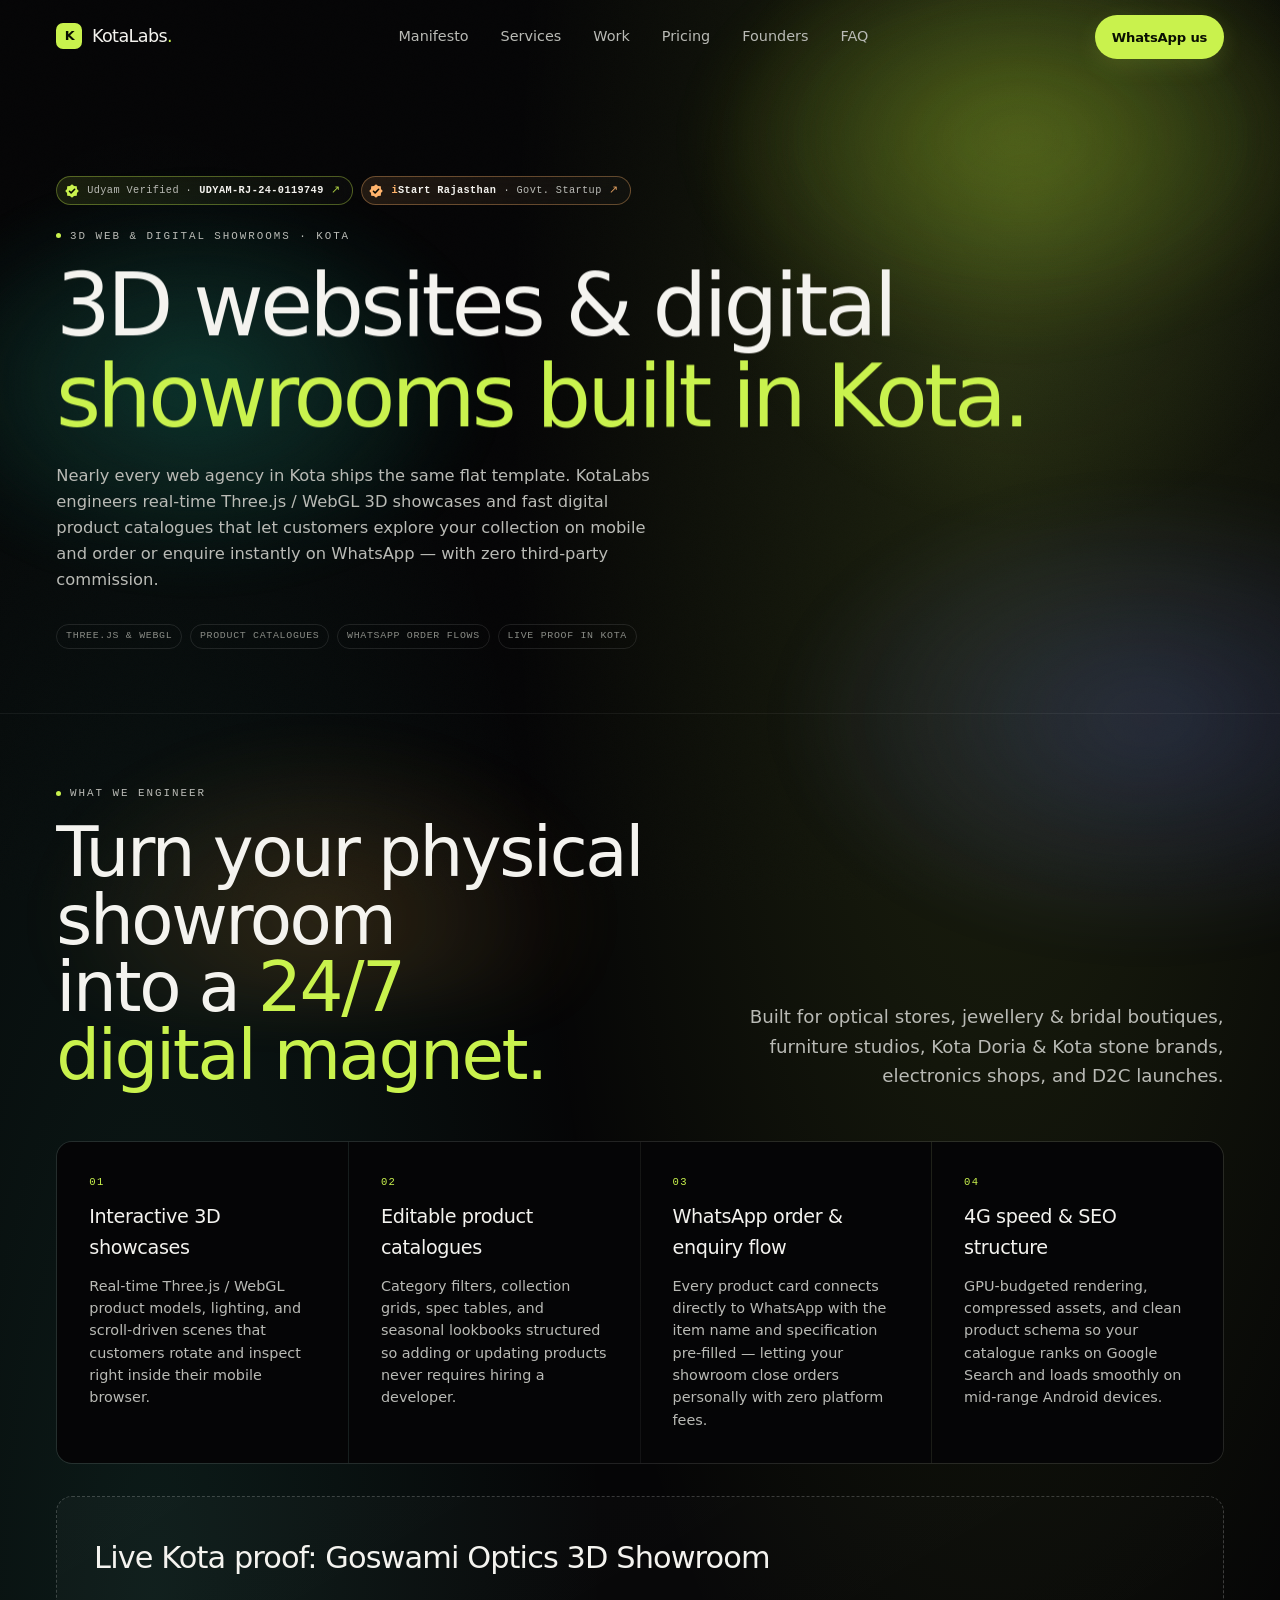
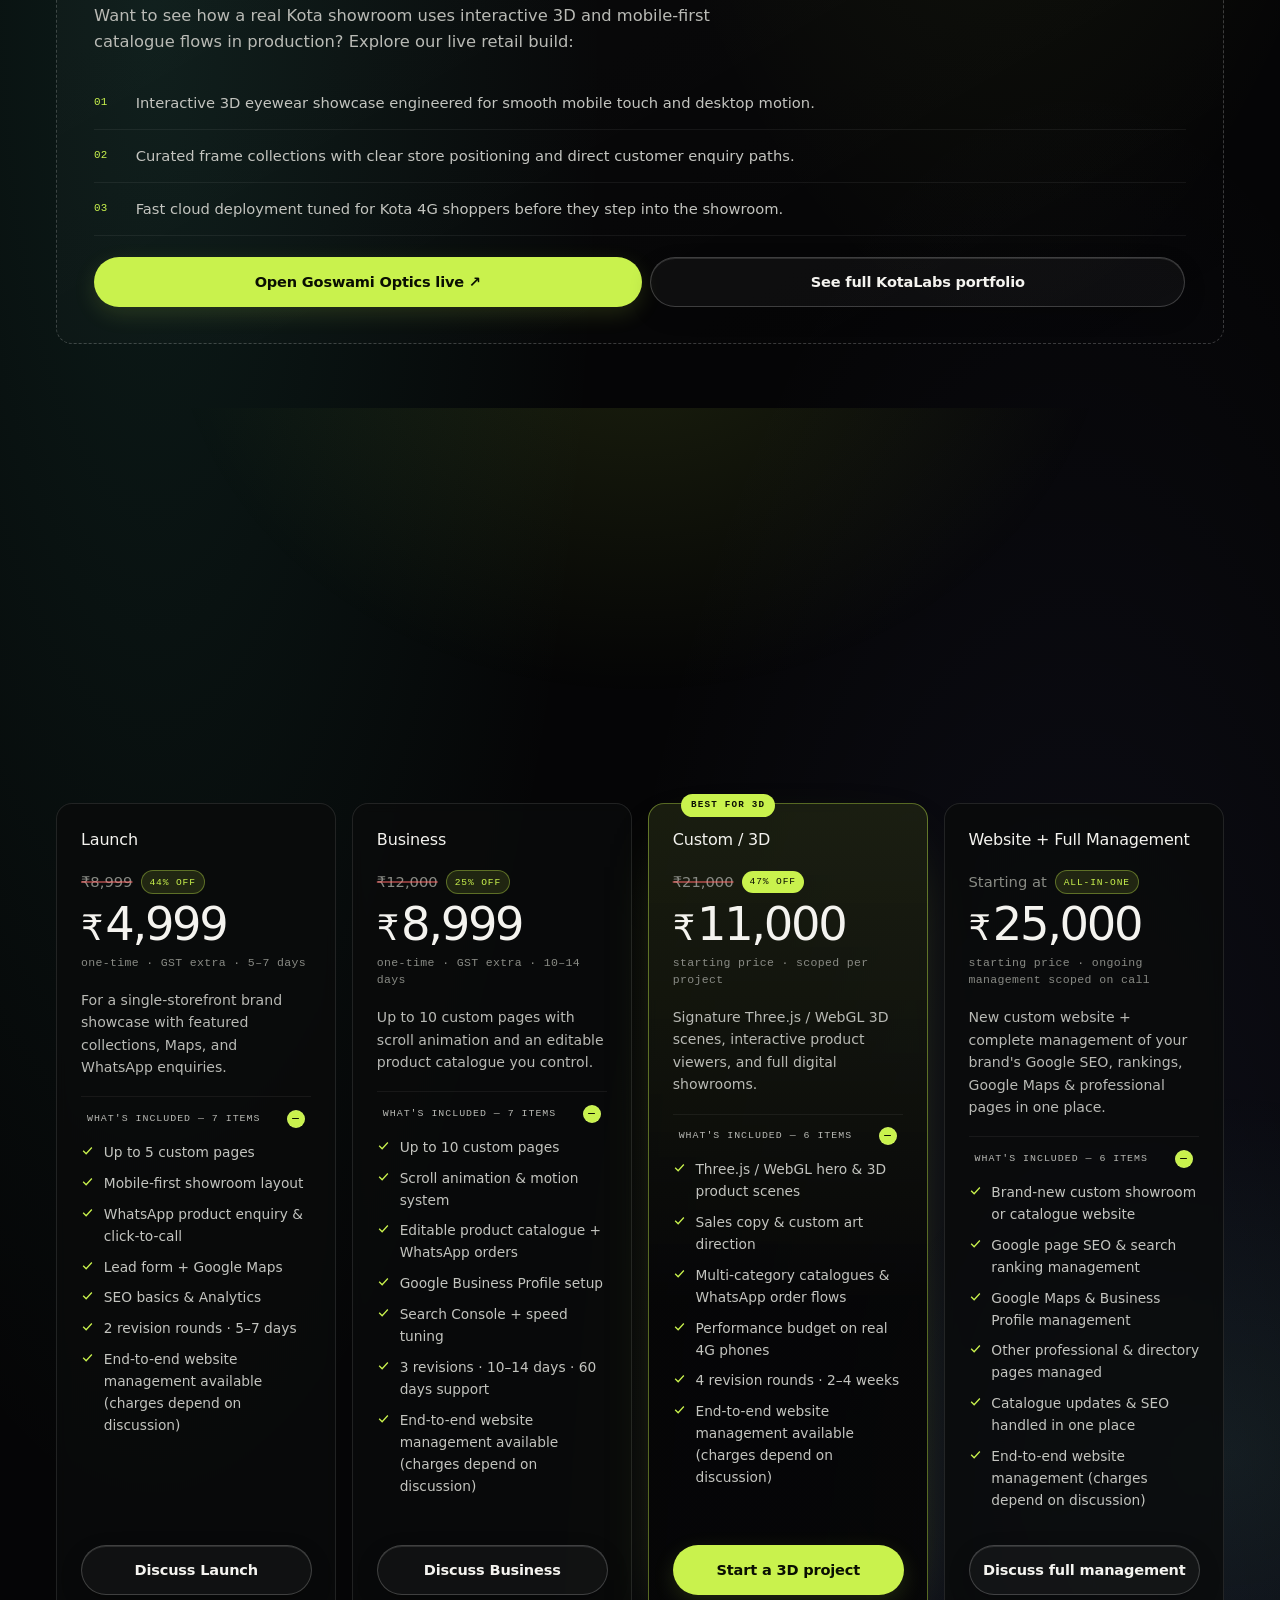
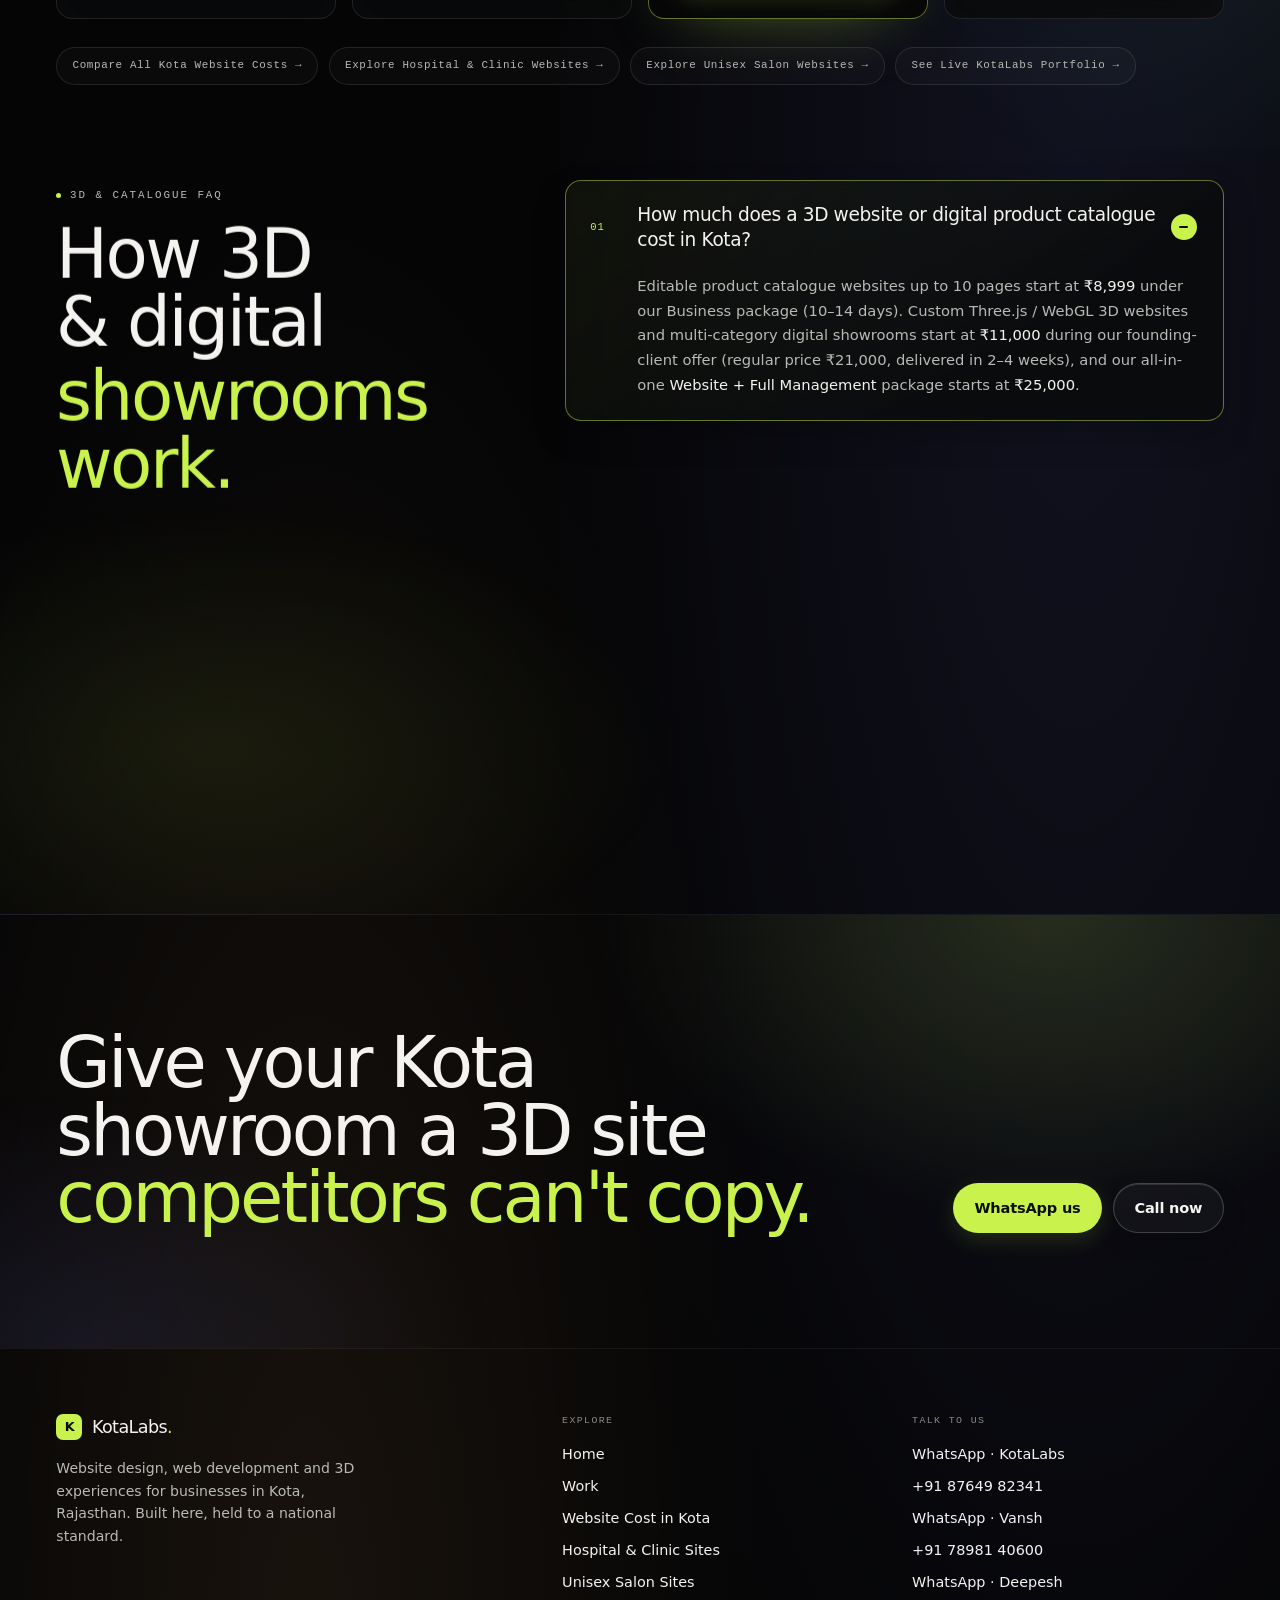
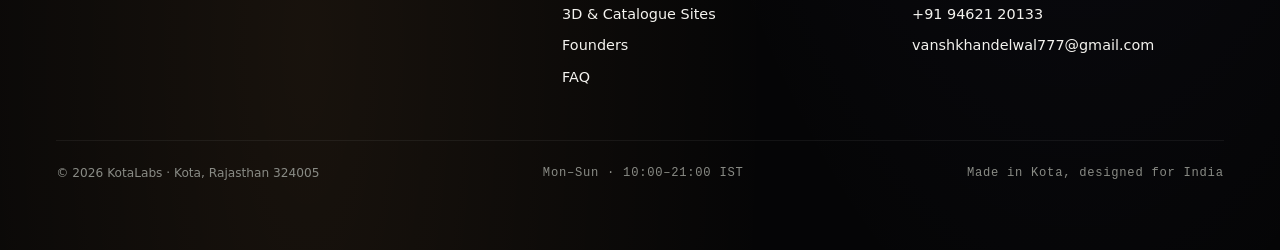
==== kotelabs/ecommerce-3d-websites-kota.html @ 55e771b0 "Add government-verified Udyam & iStart badges at top of hero Co-authored-by: arena-agent <297053741+" ====
<!DOCTYPE html>
<!--
  ===========================================================================
  KotaLabs — ecommerce-3d-websites-kota.html
  ---------------------------------------------------------------------------
  Interactive Three.js 3D websites, digital product catalogues & WhatsApp-order
  showrooms for retail & brand businesses in Kota, Rajasthan.
  ===========================================================================
-->
<html lang="en-IN">
<head>
<meta charset="utf-8">
<meta name="viewport" content="width=device-width, initial-scale=1">
<title>3D Websites &amp; Product Catalogue Showrooms in Kota | KotaLabs</title>
<meta name="description" content="Three.js 3D websites and digital product catalogue showrooms in Kota, Rajasthan. Showcase products in 3D, take direct WhatsApp orders, and stand out online — from ₹8,999.">
<meta name="robots" content="index, follow, max-image-preview:large, max-snippet:-1, max-video-preview:-1">
<meta name="theme-color" content="#050506">
<meta name="author" content="KotaLabs">
<meta name="geo.region" content="IN-RJ">
<meta name="geo.placename" content="Kota, Rajasthan">
<meta name="geo.position" content="25.1825;75.8391">
<meta name="ICBM" content="25.1825, 75.8391">
<meta name="google-site-verification" content="bV9SB7Mv-Xt-PvMddwqb8pBl1PMlDPeFBxiEnGDUdHY" />
<link rel="canonical" href="https://www.kotalabs.in/ecommerce-3d-websites-kota.html">

<meta property="og:type" content="website">
<meta property="og:locale" content="en_IN">
<meta property="og:site_name" content="KotaLabs">
<meta property="og:title" content="3D Websites &amp; Product Catalogue Showrooms in Kota | KotaLabs">
<meta property="og:description" content="Interactive Three.js / WebGL 3D websites and editable product catalogues with instant WhatsApp order flows — built in Kota, Rajasthan.">
<meta property="og:image" content="https://www.kotalabs.in/assets/img/og.jpg">
<meta property="og:image:alt" content="KotaLabs — 3D Websites &amp; Digital Showrooms in Kota, Rajasthan.">
<meta property="og:image:width" content="1200">
<meta property="og:image:height" content="630">
<meta property="og:url" content="https://www.kotalabs.in/ecommerce-3d-websites-kota.html">
<meta name="twitter:card" content="summary_large_image">
<meta name="twitter:title" content="3D Websites &amp; Product Catalogue Showrooms in Kota | KotaLabs">
<meta name="twitter:description" content="See how KotaLabs builds real-time 3D web experiences and digital product catalogues for Kota showrooms and Indian brands.">
<meta name="twitter:image" content="https://www.kotalabs.in/assets/img/og.jpg">

<link rel="icon" href="favicon.svg" type="image/svg+xml">
<link rel="icon" href="favicon-48x48.png" sizes="48x48" type="image/png">
<link rel="icon" href="favicon-96x96.png" sizes="96x96" type="image/png">
<link rel="apple-touch-icon" href="apple-touch-icon.png" sizes="180x180">
<link rel="manifest" href="site.webmanifest">
<link rel="preload" href="assets/fonts/geist-var.woff2" as="font" type="font/woff2" crossorigin>
<link rel="preload" href="assets/fonts/inter-var.woff2" as="font" type="font/woff2" crossorigin>
<link rel="stylesheet" href="assets/css/hamburger-morph.css">
<link rel="stylesheet" href="assets/css/styles.css">
<script>
  (function () {
    setTimeout(function () {
      if (window.__KL_BOOTED) return;
      document.body.classList.remove("is-loading");
      var l = document.getElementById("loader");
      if (l) { l.classList.add("is-done"); l.setAttribute("aria-hidden", "true"); }
      document.querySelectorAll("[data-reveal], .line, .word, .w").forEach(function (el) {
        el.classList.add("is-in");
        el.classList.add("on");
      });
    }, 2500);
  })();
</script>
<noscript><style>
  [data-reveal]{opacity:1!important;transform:none!important}
  .line>span,.word>span{transform:none!important}
  .scene,.grade{display:none}
  .grain{display:none}
</style></noscript>

<script type="application/ld+json">
{
  "@context": "https://schema.org",
  "@graph": [
    {
      "@type": "WebPage",
      "@id": "https://www.kotalabs.in/ecommerce-3d-websites-kota.html#webpage",
      "url": "https://www.kotalabs.in/ecommerce-3d-websites-kota.html",
      "name": "3D Websites & Product Catalogue Showrooms in Kota | KotaLabs",
      "description": "Three.js WebGL interactive 3D websites, editable digital product catalogues, and WhatsApp order showrooms built in Kota, Rajasthan.",
      "inLanguage": "en-IN",
      "isPartOf": { "@id": "https://www.kotalabs.in/#website" },
      "about": { "@id": "https://www.kotalabs.in/#organization" }
    },
    {
      "@type": "Service",
      "@id": "https://www.kotalabs.in/ecommerce-3d-websites-kota.html#service",
      "name": "Three.js 3D Websites & Digital Product Catalogue Development in Kota",
      "serviceType": "3D Web Development and Digital Showroom Design",
      "provider": { "@id": "https://www.kotalabs.in/#organization" },
      "areaServed": { "@type": "City", "name": "Kota" },
      "description": "Custom Three.js / WebGL 3D product showcases and editable online catalogues with instant WhatsApp enquiry and order flows."
    },
    {
      "@type": "BreadcrumbList",
      "@id": "https://www.kotalabs.in/ecommerce-3d-websites-kota.html#breadcrumb",
      "itemListElement": [
        {
          "@type": "ListItem",
          "position": 1,
          "name": "Home",
          "item": "https://www.kotalabs.in/"
        },
        {
          "@type": "ListItem",
          "position": 2,
          "name": "3D & Product Catalogue Websites in Kota",
          "item": "https://www.kotalabs.in/ecommerce-3d-websites-kota.html"
        }
      ]
    },
    {
      "@type": "FAQPage",
      "@id": "https://www.kotalabs.in/ecommerce-3d-websites-kota.html#faq-schema",
      "mainEntity": [
        {
          "@type": "Question",
          "name": "How much does a 3D website or digital product catalogue cost in Kota?",
          "acceptedAnswer": {
            "@type": "Answer",
            "text": "Editable product catalogue websites up to 10 pages start at ₹8,999 under our Business package (10–14 days). Custom Three.js / WebGL 3D websites and multi-category digital showrooms start at ₹11,000 during our founding-client offer (regular price ₹21,000, delivered in 2–4 weeks), and our all-in-one Website + Full Management package starts at ₹25,000."
          }
        },
        {
          "@type": "Question",
          "name": "How do customers order or enquire from the digital product catalogue?",
          "acceptedAnswer": {
            "@type": "Answer",
            "text": "Shoppers browse your collections, filter categories or inspect items in 3D, and tap \"Order / Enquire on WhatsApp\" — sending the exact product name, variant, and page link straight to your sales team on WhatsApp with zero third-party commission."
          }
        },
        {
          "@type": "Question",
          "name": "Will a 3D Three.js website run smoothly on budget Android phones in Kota?",
          "acceptedAnswer": {
            "@type": "Answer",
            "text": "Yes. Every 3D experience we engineer lazy-loads only when visible, caps pixel ratios on mid-range mobile GPUs, and gracefully falls back on low-power devices or slow 4G connections — just like the live Goswami Optics 3D eyewear showcase and the KotaLabs homepage."
          }
        },
        {
          "@type": "Question",
          "name": "Can we update products, prices, or photos ourselves — or have KotaLabs manage everything?",
          "acceptedAnswer": {
            "@type": "Answer",
            "text": "Both. We can give you an easy catalogue setup you edit yourself, or KotaLabs can manage your website end-to-end across any package (management charges depend on discussion). If you also want Google page SEO, search rankings, Google Maps, and professional pages managed in one place, our Website + Full Management package starts at ₹25,000."
          }
        },
        {
          "@type": "Question",
          "name": "Which Kota businesses benefit most from a 3D or product catalogue website?",
          "acceptedAnswer": {
            "@type": "Answer",
            "text": "Optical stores, jewellery showrooms, furniture & interior studios, Kota Doria and boutique clothing brands, electronics dealers, automobile/EV dealerships, tile & Kota stone exporters, and architecture or real-estate projects that want buyers to inspect products online before visiting or messaging."
          }
        }
      ]
    }
  ]
}
</script>
</head>

<body>
<a class="skip-link" href="#main">Skip to content</a>
<div class="grade" aria-hidden="true"></div>
<div class="grain" aria-hidden="true"></div>

<header class="header">
  <div class="shell header__inner">
    <a class="brand" href="./" aria-label="KotaLabs — home">
      <span class="brand__mark" aria-hidden="true">K</span>
      <span>KotaLabs<span class="brand__dot">.</span></span>
    </a>
    <nav class="nav" aria-label="Primary">
      <a class="nav__link" href="./#manifesto">Manifesto</a>
      <a class="nav__link" href="./#services">Services</a>
      <a class="nav__link" href="work.html">Work</a>
      <a class="nav__link" href="./#pricing">Pricing</a>
      <a class="nav__link" href="./#founders">Founders</a>
      <a class="nav__link" href="#faq">FAQ</a>
    </nav>
    <div class="header__actions">
      <a class="btn btn--wa btn--sm" href="https://wa.me/918764982341?text=Hi%20KotaLabs!%20I%27m%20interested%20in%20a%203D%20or%20product%20catalogue%20website." target="_blank" rel="noopener">WhatsApp us</a>
    </div>
    <button class="burger hamburger-morph" type="button" data-hamburger-morph aria-label="Open menu" aria-expanded="false" aria-controls="mobile-menu">
      <svg class="hamburger-morph__icon" viewBox="0 0 40 40" aria-hidden="true" focusable="false">
        <path class="hamburger-morph__path" data-hamburger-part="top" d="M8 11 H32" />
        <path class="hamburger-morph__path" data-hamburger-part="middle" d="M10 20 H30" />
        <path class="hamburger-morph__path" data-hamburger-part="bottom" d="M8 29 H32" />
      </svg>
    </button>
  </div>
</header>

<div class="mobile-menu" id="mobile-menu" aria-hidden="true">
  <nav class="mobile-menu__list" aria-label="Menu">
    <a class="mobile-menu__link" href="./#manifesto" style="--i:0"><i>01</i> Manifesto</a>
    <a class="mobile-menu__link" href="./#services" style="--i:1"><i>02</i> Services</a>
    <a class="mobile-menu__link" href="work.html" style="--i:2"><i>03</i> Work</a>
    <a class="mobile-menu__link" href="./#process" style="--i:3"><i>04</i> Process</a>
    <a class="mobile-menu__link" href="./#pricing" style="--i:4"><i>05</i> Pricing</a>
    <a class="mobile-menu__link" href="./#founders" style="--i:5"><i>06</i> Founders</a>
    <a class="mobile-menu__link" href="#faq" style="--i:6"><i>07</i> FAQ</a>
    <a class="mobile-menu__link" href="./#contact" style="--i:7"><i>08</i> Contact</a>
  </nav>
  <div class="mobile-menu__foot">
    <a class="btn btn--wa" href="https://wa.me/918764982341?text=Hi%20KotaLabs!%20I%27m%20interested%20in%20a%203D%20or%20product%20catalogue%20website." target="_blank" rel="noopener">WhatsApp us</a>
    <a class="btn btn--ghost" href="tel:+918764982341">Call now · 87649 82341</a>
    <p class="mobile-menu__phones">Founders: Vansh <a href="tel:+917898140600">78981 40600</a> · Deepesh <a href="tel:+919462120133">94621 20133</a></p>
  </div>
</div>

<main id="main">

  <section class="page-head">
    <div class="shell">
      <div class="hero__trust" data-reveal="fade" aria-label="Government verified registrations">
        <a class="trust-pill" href="https://udyamregistration.gov.in/" target="_blank" rel="noopener noreferrer" title="Verify UDYAM-RJ-24-0119749 on the official Govt. of India MSME Udyam portal">
          <svg class="trust-pill__seal" viewBox="0 0 24 24" fill="none" aria-hidden="true">
            <path d="M12 1.8 15.1 4.52 19.21 4.79 19.48 8.9 22.2 12 19.48 15.1 19.21 19.21 15.1 19.48 12 22.2 8.9 19.48 4.79 19.21 4.52 15.1 1.8 12 4.52 8.9 4.79 4.79 8.9 4.52Z" fill="currentColor"/>
            <path d="m8.2 12.3 2.5 2.5 5.3-5.4" stroke="#060802" stroke-width="2.3" stroke-linecap="round" stroke-linejoin="round"/>
          </svg>
          <span class="trust-pill__label">Udyam Verified ·</span>
          <strong>UDYAM-RJ-24-0119749</strong>
          <span class="trust-pill__ext" aria-hidden="true">↗</span>
        </a>
        <a class="trust-pill trust-pill--istart" href="https://istart.rajasthan.gov.in/" target="_blank" rel="noopener noreferrer" title="Official Govt. of Rajasthan iStart Startup Portal">
          <svg class="trust-pill__seal" viewBox="0 0 24 24" fill="none" aria-hidden="true">
            <path d="M12 1.8 15.1 4.52 19.21 4.79 19.48 8.9 22.2 12 19.48 15.1 19.21 19.21 15.1 19.48 12 22.2 8.9 19.48 4.79 19.21 4.52 15.1 1.8 12 4.52 8.9 4.79 4.79 8.9 4.52Z" fill="currentColor"/>
            <path d="m8.2 12.3 2.5 2.5 5.3-5.4" stroke="#060802" stroke-width="2.3" stroke-linecap="round" stroke-linejoin="round"/>
          </svg>
          <strong><span>i</span>Start Rajasthan</strong>
          <span class="trust-pill__label">· Govt. Startup</span>
          <span class="trust-pill__ext" aria-hidden="true">↗</span>
        </a>
      </div>
      <p class="eyebrow" data-reveal>3D web &amp; digital showrooms · Kota</p>
      <h1 data-lines>
        <span class="line" style="--i:0"><span>3D websites &amp; digital</span></span>
        <span class="line" style="--i:1"><span><em>showrooms built in Kota.</em></span></span>
      </h1>
      <p class="page-head__sub" data-reveal style="--i:2">
        Nearly every web agency in Kota ships the same flat template. KotaLabs engineers real-time Three.js / WebGL 3D showcases and fast digital product catalogues that let customers explore your collection on mobile and order or enquire instantly on WhatsApp — with zero third-party commission.
      </p>
      <div class="page-head__meta" data-reveal style="--i:3">
        <span class="tag">Three.js &amp; WebGL</span>
        <span class="tag">Product Catalogues</span>
        <span class="tag">WhatsApp Order Flows</span>
        <span class="tag">Live Proof in Kota</span>
      </div>
    </div>
  </section>

  <!-- ================= CAPABILITIES ================= -->
  <section class="section" id="capabilities" aria-labelledby="cap-title">
    <div class="shell">
      <div class="section__head">
        <div>
          <p class="eyebrow" data-reveal>What we engineer</p>
          <h2 class="h2" id="cap-title" data-reveal style="--i:1">Turn your physical showroom into a <em>24/7 digital magnet.</em></h2>
        </div>
        <p class="lede" data-reveal style="--i:2">
          Built for optical stores, jewellery &amp; bridal boutiques, furniture studios, Kota Doria &amp; Kota stone brands, electronics shops, and D2C launches.
        </p>
      </div>

      <div class="services">
        <article class="service" data-reveal style="--i:0">
          <span class="service__num">01</span>
          <h3 class="service__title">Interactive 3D showcases</h3>
          <p>Real-time Three.js / WebGL product models, lighting, and scroll-driven scenes that customers rotate and inspect right inside their mobile browser.</p>
        </article>
        <article class="service" data-reveal style="--i:1">
          <span class="service__num">02</span>
          <h3 class="service__title">Editable product catalogues</h3>
          <p>Category filters, collection grids, spec tables, and seasonal lookbooks structured so adding or updating products never requires hiring a developer.</p>
        </article>
        <article class="service" data-reveal style="--i:2">
          <span class="service__num">03</span>
          <h3 class="service__title">WhatsApp order &amp; enquiry flow</h3>
          <p>Every product card connects directly to WhatsApp with the item name and specification pre-filled — letting your showroom close orders personally with zero platform fees.</p>
        </article>
        <article class="service" data-reveal style="--i:3">
          <span class="service__num">04</span>
          <h3 class="service__title">4G speed &amp; SEO structure</h3>
          <p>GPU-budgeted rendering, compressed assets, and clean product schema so your catalogue ranks on Google Search and loads smoothly on mid-range Android devices.</p>
        </article>
      </div>

      <div class="empty-state" style="margin-top:2rem" data-reveal>
        <h3 class="empty-state__title">Live Kota proof: Goswami Optics 3D Showroom</h3>
        <p>Want to see how a real Kota showroom uses interactive 3D and mobile-first catalogue flows in production? Explore our live retail build:</p>
        <ul class="case-list">
          <li><span>01</span><span>Interactive 3D eyewear showcase engineered for smooth mobile touch and desktop motion.</span></li>
          <li><span>02</span><span>Curated frame collections with clear store positioning and direct customer enquiry paths.</span></li>
          <li><span>03</span><span>Fast cloud deployment tuned for Kota 4G shoppers before they step into the showroom.</span></li>
        </ul>
        <div class="founder__actions">
          <a class="btn btn--solid" href="https://goswami-optics.vercel.app/" target="_blank" rel="noopener noreferrer">Open Goswami Optics live ↗</a>
          <a class="btn btn--ghost" href="work.html">See full KotaLabs portfolio</a>
        </div>
      </div>
    </div>
  </section>

  <!-- ================= PRICING ================= -->
  <section class="section" id="pricing" aria-labelledby="3d-pricing-title">
    <div class="shell">
      <div class="section__head">
        <div>
          <p class="eyebrow" data-reveal>Showroom &amp; 3D packages</p>
          <h2 class="h2" id="3d-pricing-title" data-reveal style="--i:1">Transparent pricing — plus <em>end-to-end management.</em></h2>
        </div>
        <p class="lede" data-reveal style="--i:2">
          Every package includes full code ownership and optional end-to-end website management (charges depend on discussion), or choose our ₹25,000+ all-in-one digital management tier.
        </p>
      </div>

      <div class="plans">
        <!-- Launch -->
        <article class="plan" data-reveal style="--i:0">
          <p class="plan__name">Launch</p>
          <p class="plan__price">
            <span class="plan__was"><span class="sr-only">Regular price</span><s>₹8,999</s><span class="plan__off">44% off</span></span>
            <span class="plan__now"><span class="cur">₹</span>4,999</span>
            <small>one-time · GST extra · 5–7 days</small>
          </p>
          <p class="plan__desc">For a single-storefront brand showcase with featured collections, Maps, and WhatsApp enquiries.</p>

          <div class="acc" data-open-desktop>
            <button class="acc__btn" type="button" aria-expanded="false" aria-controls="ec-inc-launch">
              What's included — 7 items <i aria-hidden="true"></i>
            </button>
            <div class="acc__panel" id="ec-inc-launch">
              <div>
                <ul class="plan__list">
                  <li><svg viewBox="0 0 24 24" fill="none" stroke="currentColor" stroke-width="2.4" aria-hidden="true"><path d="M4 12.5 9.5 18 20 6.5"/></svg>Up to 5 custom pages</li>
                  <li><svg viewBox="0 0 24 24" fill="none" stroke="currentColor" stroke-width="2.4" aria-hidden="true"><path d="M4 12.5 9.5 18 20 6.5"/></svg>Mobile-first showroom layout</li>
                  <li><svg viewBox="0 0 24 24" fill="none" stroke="currentColor" stroke-width="2.4" aria-hidden="true"><path d="M4 12.5 9.5 18 20 6.5"/></svg>WhatsApp product enquiry &amp; click-to-call</li>
                  <li><svg viewBox="0 0 24 24" fill="none" stroke="currentColor" stroke-width="2.4" aria-hidden="true"><path d="M4 12.5 9.5 18 20 6.5"/></svg>Lead form + Google Maps</li>
                  <li><svg viewBox="0 0 24 24" fill="none" stroke="currentColor" stroke-width="2.4" aria-hidden="true"><path d="M4 12.5 9.5 18 20 6.5"/></svg>SEO basics &amp; Analytics</li>
                  <li><svg viewBox="0 0 24 24" fill="none" stroke="currentColor" stroke-width="2.4" aria-hidden="true"><path d="M4 12.5 9.5 18 20 6.5"/></svg>2 revision rounds · 5–7 days</li>
                  <li><svg viewBox="0 0 24 24" fill="none" stroke="currentColor" stroke-width="2.4" aria-hidden="true"><path d="M4 12.5 9.5 18 20 6.5"/></svg>End-to-end website management available (charges depend on discussion)</li>
                </ul>
              </div>
            </div>
          </div>

          <a class="btn btn--ghost btn--block" href="https://wa.me/918764982341?text=Hi%20KotaLabs!%20I%27m%20interested%20in%20the%20Launch%20package%20(%E2%82%B94%2C999)%20for%20my%20showroom." target="_blank" rel="noopener">Discuss Launch</a>
        </article>

        <!-- Business -->
        <article class="plan" data-reveal style="--i:1">
          <p class="plan__name">Business</p>
          <p class="plan__price">
            <span class="plan__was"><span class="sr-only">Regular price</span><s>₹12,000</s><span class="plan__off">25% off</span></span>
            <span class="plan__now"><span class="cur">₹</span>8,999</span>
            <small>one-time · GST extra · 10–14 days</small>
          </p>
          <p class="plan__desc">Up to 10 custom pages with scroll animation and an editable product catalogue you control.</p>

          <div class="acc" data-open-desktop>
            <button class="acc__btn" type="button" aria-expanded="false" aria-controls="ec-inc-business">
              What's included — 7 items <i aria-hidden="true"></i>
            </button>
            <div class="acc__panel" id="ec-inc-business">
              <div>
                <ul class="plan__list">
                  <li><svg viewBox="0 0 24 24" fill="none" stroke="currentColor" stroke-width="2.4" aria-hidden="true"><path d="M4 12.5 9.5 18 20 6.5"/></svg>Up to 10 custom pages</li>
                  <li><svg viewBox="0 0 24 24" fill="none" stroke="currentColor" stroke-width="2.4" aria-hidden="true"><path d="M4 12.5 9.5 18 20 6.5"/></svg>Scroll animation &amp; motion system</li>
                  <li><svg viewBox="0 0 24 24" fill="none" stroke="currentColor" stroke-width="2.4" aria-hidden="true"><path d="M4 12.5 9.5 18 20 6.5"/></svg>Editable product catalogue + WhatsApp orders</li>
                  <li><svg viewBox="0 0 24 24" fill="none" stroke="currentColor" stroke-width="2.4" aria-hidden="true"><path d="M4 12.5 9.5 18 20 6.5"/></svg>Google Business Profile setup</li>
                  <li><svg viewBox="0 0 24 24" fill="none" stroke="currentColor" stroke-width="2.4" aria-hidden="true"><path d="M4 12.5 9.5 18 20 6.5"/></svg>Search Console + speed tuning</li>
                  <li><svg viewBox="0 0 24 24" fill="none" stroke="currentColor" stroke-width="2.4" aria-hidden="true"><path d="M4 12.5 9.5 18 20 6.5"/></svg>3 revisions · 10–14 days · 60 days support</li>
                  <li><svg viewBox="0 0 24 24" fill="none" stroke="currentColor" stroke-width="2.4" aria-hidden="true"><path d="M4 12.5 9.5 18 20 6.5"/></svg>End-to-end website management available (charges depend on discussion)</li>
                </ul>
              </div>
            </div>
          </div>

          <a class="btn btn--ghost btn--block" href="https://wa.me/918764982341?text=Hi%20KotaLabs!%20I%27m%20interested%20in%20the%20Business%20catalogue%20package%20(%E2%82%B98%2C999)." target="_blank" rel="noopener">Discuss Business</a>
        </article>

        <!-- Custom / 3D -->
        <article class="plan plan--featured" data-reveal style="--i:2">
          <span class="plan__badge">Best for 3D</span>
          <p class="plan__name">Custom / 3D</p>
          <p class="plan__price">
            <span class="plan__was"><span class="sr-only">Regular price</span><s>₹21,000</s><span class="plan__off">47% off</span></span>
            <span class="plan__now"><span class="cur">₹</span>11,000</span>
            <small>starting price · scoped per project</small>
          </p>
          <p class="plan__desc">Signature Three.js / WebGL 3D scenes, interactive product viewers, and full digital showrooms.</p>

          <div class="acc" data-open-desktop>
            <button class="acc__btn" type="button" aria-expanded="false" aria-controls="ec-inc-custom">
              What's included — 6 items <i aria-hidden="true"></i>
            </button>
            <div class="acc__panel" id="ec-inc-custom">
              <div>
                <ul class="plan__list">
                  <li><svg viewBox="0 0 24 24" fill="none" stroke="currentColor" stroke-width="2.4" aria-hidden="true"><path d="M4 12.5 9.5 18 20 6.5"/></svg>Three.js / WebGL hero &amp; 3D product scenes</li>
                  <li><svg viewBox="0 0 24 24" fill="none" stroke="currentColor" stroke-width="2.4" aria-hidden="true"><path d="M4 12.5 9.5 18 20 6.5"/></svg>Sales copy &amp; custom art direction</li>
                  <li><svg viewBox="0 0 24 24" fill="none" stroke="currentColor" stroke-width="2.4" aria-hidden="true"><path d="M4 12.5 9.5 18 20 6.5"/></svg>Multi-category catalogues &amp; WhatsApp order flows</li>
                  <li><svg viewBox="0 0 24 24" fill="none" stroke="currentColor" stroke-width="2.4" aria-hidden="true"><path d="M4 12.5 9.5 18 20 6.5"/></svg>Performance budget on real 4G phones</li>
                  <li><svg viewBox="0 0 24 24" fill="none" stroke="currentColor" stroke-width="2.4" aria-hidden="true"><path d="M4 12.5 9.5 18 20 6.5"/></svg>4 revision rounds · 2–4 weeks</li>
                  <li><svg viewBox="0 0 24 24" fill="none" stroke="currentColor" stroke-width="2.4" aria-hidden="true"><path d="M4 12.5 9.5 18 20 6.5"/></svg>End-to-end website management available (charges depend on discussion)</li>
                </ul>
              </div>
            </div>
          </div>

          <a class="btn btn--solid btn--block" href="https://wa.me/918764982341?text=Hi%20KotaLabs!%20I%27d%20like%20to%20build%20a%20Custom%20%2F%203D%20website%20(starting%20%E2%82%B911%2C000)." target="_blank" rel="noopener">Start a 3D project</a>
        </article>

        <!-- Website + Full Management -->
        <article class="plan" data-reveal style="--i:3">
          <p class="plan__name">Website + Full Management</p>
          <p class="plan__price">
            <span class="plan__was">Starting at<span class="plan__off">All-in-one</span></span>
            <span class="plan__now"><span class="cur">₹</span>25,000</span>
            <small>starting price · ongoing management scoped on call</small>
          </p>
          <p class="plan__desc">New custom website + complete management of your brand's Google SEO, rankings, Google Maps &amp; professional pages in one place.</p>

          <div class="acc" data-open-desktop>
            <button class="acc__btn" type="button" aria-expanded="false" aria-controls="ec-inc-managed">
              What's included — 6 items <i aria-hidden="true"></i>
            </button>
            <div class="acc__panel" id="ec-inc-managed">
              <div>
                <ul class="plan__list">
                  <li><svg viewBox="0 0 24 24" fill="none" stroke="currentColor" stroke-width="2.4" aria-hidden="true"><path d="M4 12.5 9.5 18 20 6.5"/></svg>Brand-new custom showroom or catalogue website</li>
                  <li><svg viewBox="0 0 24 24" fill="none" stroke="currentColor" stroke-width="2.4" aria-hidden="true"><path d="M4 12.5 9.5 18 20 6.5"/></svg>Google page SEO &amp; search ranking management</li>
                  <li><svg viewBox="0 0 24 24" fill="none" stroke="currentColor" stroke-width="2.4" aria-hidden="true"><path d="M4 12.5 9.5 18 20 6.5"/></svg>Google Maps &amp; Business Profile management</li>
                  <li><svg viewBox="0 0 24 24" fill="none" stroke="currentColor" stroke-width="2.4" aria-hidden="true"><path d="M4 12.5 9.5 18 20 6.5"/></svg>Other professional &amp; directory pages managed</li>
                  <li><svg viewBox="0 0 24 24" fill="none" stroke="currentColor" stroke-width="2.4" aria-hidden="true"><path d="M4 12.5 9.5 18 20 6.5"/></svg>Catalogue updates &amp; SEO handled in one place</li>
                  <li><svg viewBox="0 0 24 24" fill="none" stroke="currentColor" stroke-width="2.4" aria-hidden="true"><path d="M4 12.5 9.5 18 20 6.5"/></svg>End-to-end website management (charges depend on discussion)</li>
                </ul>
              </div>
            </div>
          </div>

          <a class="btn btn--ghost btn--block" href="https://wa.me/918764982341?text=Hi%20KotaLabs!%20I%27m%20interested%20in%20the%20%E2%82%B925%2C000%2B%20Website%20%2B%20Full%20Management%20package%20for%20my%20showroom." target="_blank" rel="noopener">Discuss full management</a>
        </article>
      </div>

      <div class="guide-links" data-reveal>
        <a class="guide-pill" href="website-cost-kota.html">Compare All Kota Website Costs →</a>
        <a class="guide-pill" href="hospital-websites-kota.html">Explore Hospital &amp; Clinic Websites →</a>
        <a class="guide-pill" href="salon-websites-kota.html">Explore Unisex Salon Websites →</a>
        <a class="guide-pill" href="work.html">See Live KotaLabs Portfolio →</a>
      </div>
    </div>
  </section>

  <!-- ================= FAQ ================= -->
  <section class="section" id="faq" aria-labelledby="faq-title">
    <div class="shell">
      <div class="faq">
        <div class="faq__aside">
          <p class="eyebrow" data-reveal>3D &amp; catalogue FAQ</p>
          <h2 class="h2" id="faq-title" data-lines style="margin-top:0.95rem">
            <span class="line" style="--i:0"><span>How 3D &amp; digital</span></span>
            <span class="line" style="--i:1"><span><strong>showrooms work.</strong></span></span>
          </h2>
          <p class="lede" data-reveal style="--i:2;margin-top:1.1rem">
            Have physical products in Kota you want showcased in 3D or an editable catalogue? Message us on WhatsApp to talk through what fits best.
          </p>
          <p data-reveal style="--i:3;margin-top:1.4rem">
            <a class="btn btn--ghost btn--sm" href="https://wa.me/918764982341?text=Hi%20KotaLabs!%20I%20have%20a%20question%20about%20building%20a%203D%20or%20catalogue%20website." target="_blank" rel="noopener">Ask on WhatsApp</a>
          </p>
        </div>

        <div class="faq__list">
          <details class="faq-item" open data-reveal style="--i:0">
            <summary class="faq-item__q">
              <span class="faq-item__num">01</span>
              <span class="faq-item__title">How much does a 3D website or digital product catalogue cost in Kota?</span>
              <span class="faq-item__icon" aria-hidden="true"></span>
            </summary>
            <p class="faq-item__a">
              Editable product catalogue websites up to 10 pages start at <strong>₹8,999</strong> under our Business package (10–14 days). Custom Three.js / WebGL 3D websites and multi-category digital showrooms start at <strong>₹11,000</strong> during our founding-client offer (regular price ₹21,000, delivered in 2–4 weeks), and our all-in-one <strong>Website + Full Management</strong> package starts at <strong>₹25,000</strong>.
            </p>
          </details>

          <details class="faq-item" data-reveal style="--i:1">
            <summary class="faq-item__q">
              <span class="faq-item__num">02</span>
              <span class="faq-item__title">How do customers order or enquire from the digital product catalogue?</span>
              <span class="faq-item__icon" aria-hidden="true"></span>
            </summary>
            <p class="faq-item__a">
              Shoppers browse your collections, filter categories or inspect items in 3D, and tap "Order / Enquire on WhatsApp" — sending the exact product name, variant, and page link straight to your sales team on WhatsApp with zero third-party commission.
            </p>
          </details>

          <details class="faq-item" data-reveal style="--i:2">
            <summary class="faq-item__q">
              <span class="faq-item__num">03</span>
              <span class="faq-item__title">Will a 3D Three.js website run smoothly on budget Android phones in Kota?</span>
              <span class="faq-item__icon" aria-hidden="true"></span>
            </summary>
            <p class="faq-item__a">
              Yes. Every 3D experience we engineer lazy-loads only when visible, caps pixel ratios on mid-range mobile GPUs, and gracefully falls back on low-power devices or slow 4G connections — just like the live Goswami Optics 3D eyewear showcase and the KotaLabs homepage.
            </p>
          </details>

          <details class="faq-item" data-reveal style="--i:3">
            <summary class="faq-item__q">
              <span class="faq-item__num">04</span>
              <span class="faq-item__title">Can we update products, prices, or photos ourselves — or have KotaLabs manage everything?</span>
              <span class="faq-item__icon" aria-hidden="true"></span>
            </summary>
            <p class="faq-item__a">
              Both. We can give you an easy catalogue setup you edit yourself, or KotaLabs can <strong>manage your website end-to-end</strong> across any package (management charges depend on discussion). If you also want Google page SEO, search rankings, Google Maps, and professional pages managed in one place, our <strong>Website + Full Management</strong> package starts at <strong>₹25,000</strong>.
            </p>
          </details>

          <details class="faq-item" data-reveal style="--i:4">
            <summary class="faq-item__q">
              <span class="faq-item__num">05</span>
              <span class="faq-item__title">Which Kota businesses benefit most from a 3D or product catalogue website?</span>
              <span class="faq-item__icon" aria-hidden="true"></span>
            </summary>
            <p class="faq-item__a">
              Optical stores, jewellery showrooms, furniture &amp; interior studios, Kota Doria and boutique clothing brands, electronics dealers, automobile/EV dealerships, tile &amp; Kota stone exporters, and architecture or real-estate projects that want buyers to inspect products online before visiting or messaging.
            </p>
          </details>
        </div>
      </div>
    </div>
  </section>

  <section class="cta-band">
    <div class="shell cta-band__inner">
      <h2 data-reveal>Give your Kota showroom a 3D site <em>competitors can't copy.</em></h2>
      <div class="cta-band__actions" data-reveal style="--i:1">
        <a class="btn btn--wa" href="https://wa.me/918764982341?text=Hi%20KotaLabs!%20I%27d%20like%20to%20build%20a%203D%20or%20product%20catalogue%20website%20for%20my%20showroom." target="_blank" rel="noopener">WhatsApp us</a>
        <a class="btn btn--ghost" href="tel:+918764982341">Call now</a>
      </div>
    </div>
  </section>
</main>

<footer class="footer">
  <div class="shell">
    <div class="footer__grid">
      <div class="footer__brand">
        <a class="brand" href="./">
          <span class="brand__mark" aria-hidden="true">K</span>
          <span>KotaLabs<span class="brand__dot">.</span></span>
        </a>
        <p>Website design, web development and 3D experiences for businesses in Kota, Rajasthan. Built here, held to a national standard.</p>
      </div>
      <div class="footer__col">
        <h3>Explore</h3>
        <ul>
          <li><a href="./">Home</a></li>
          <li><a href="work.html">Work</a></li>
          <li><a href="website-cost-kota.html">Website Cost in Kota</a></li>
          <li><a href="hospital-websites-kota.html">Hospital &amp; Clinic Sites</a></li>
          <li><a href="salon-websites-kota.html">Unisex Salon Sites</a></li>
          <li><a href="ecommerce-3d-websites-kota.html" aria-current="page">3D &amp; Catalogue Sites</a></li>
          <li><a href="./#founders">Founders</a></li>
          <li><a href="#faq">FAQ</a></li>
        </ul>
      </div>
      <div class="footer__col">
        <h3>Talk to us</h3>
        <ul>
          <li><a href="https://wa.me/918764982341?text=Hi%20KotaLabs!%20I%27d%20like%20to%20talk%20about%20a%20website%20for%20my%20business." target="_blank" rel="noopener">WhatsApp · KotaLabs</a></li>
          <li><a href="tel:+918764982341">+91 87649 82341</a></li>
          <li><a href="https://wa.me/917898140600" target="_blank" rel="noopener">WhatsApp · Vansh</a></li>
          <li><a href="tel:+917898140600">+91 78981 40600</a></li>
          <li><a href="https://wa.me/919462120133" target="_blank" rel="noopener">WhatsApp · Deepesh</a></li>
          <li><a href="tel:+919462120133">+91 94621 20133</a></li>
          <li><a href="mailto:vanshkhandelwal777@gmail.com">vanshkhandelwal777@gmail.com</a></li>
        </ul>
      </div>
    </div>
    <div class="footer__bottom">
      <span>© <span data-year>2026</span> KotaLabs · Kota, Rajasthan 324005</span>
      <span class="mono">Mon–Sun · 10:00–21:00 IST</span>
      <span class="mono">Made in Kota, designed for India</span>
    </div>
  </div>
</footer>

<a class="wa-fab" href="https://wa.me/918764982341?text=Hi%20KotaLabs!%20I%27m%20interested%20in%20a%203D%20or%20product%20catalogue%20website." target="_blank" rel="noopener" aria-label="Chat with KotaLabs on WhatsApp">
  <svg viewBox="0 0 24 24" fill="currentColor" aria-hidden="true"><path d="M12.04 2C6.58 2 2.13 6.45 2.13 11.91c0 1.75.46 3.45 1.32 4.95L2 22l5.25-1.38a9.86 9.86 0 0 0 4.79 1.22c5.46 0 9.92-4.45 9.92-9.91C21.96 6.45 17.5 2 12.04 2zm5.43 12.38c-.3-.15-1.76-.87-2.03-.97-.27-.1-.47-.15-.67.15-.2.3-.77.97-.95 1.17-.17.2-.35.22-.65.07-.3-.15-1.27-.47-2.42-1.5-.9-.8-1.5-1.79-1.68-2.09-.17-.3-.02-.47.13-.62.15-.15.3-.35.45-.52.15-.17.2-.3.3-.5.1-.2.05-.37-.02-.52-.08-.15-.67-1.62-.92-2.22-.24-.58-.49-.5-.67-.51h-.57c-.2 0-.52.07-.79.37-.27.3-1.04 1.02-1.04 2.49 0 1.47 1.07 2.89 1.22 3.09.15.2 2.1 3.34 5.1 4.55 2.99 1.2 3.11 1 3.67.95.56-.06 1.81-.74 2.06-1.45.25-.72.25-1.33.18-1.45-.08-.13-.28-.2-.58-.35z"/></svg>
  <span class="wa-fab__label">WhatsApp</span>
</a>

<script src="assets/js/hamburger-morph.js" defer></script>
<script src="assets/js/app.js" defer></script>
</body>
</html>
---- kotelabs/assets/css/styles.css ----
/* ==========================================================================
   KotaLabs — styles.css
   Hand-written. No framework, no build step, no preprocessor.

   Reading order
     fonts → tokens → reset → layout → type → buttons → colour grade →
     atmosphere → preloader → header → menu → hero → manifesto → marquee →
     components (cards, process, plans, founders, form, footer) →
     responsive media queries → reduced motion → print

   Where to change things
     colours ............ :root tokens (--ink, --lime, --bone) + the --grade wash
     spacing / width .... .shell and --gutter
     type scale ......... --display / --body / --mono and .h1/.h2 helpers
     the offer look ..... .plan__price / .plan__was / .plan__off
     footer wordmark .... .footer__wordmark (gradient + wmFlow + wmSheen)

   JS writes two custom properties on <html> while you scroll:
     --grade      0 → 1   strength of the colour wash
     --grade-hue  deg     hue rotation applied to that wash
   ========================================================================== */

/* ---------- Fonts (self-hosted, SIL OFL) ---------- */
@font-face {
  font-family: "Geist";
  src: url("../fonts/geist-var.woff2") format("woff2");
  font-weight: 300 600;
  font-style: normal;
  font-display: swap;
}
@font-face {
  font-family: "Geist Mono";
  src: url("../fonts/geist-mono-var.woff2") format("woff2");
  font-weight: 400 500;
  font-style: normal;
  font-display: swap;
}
@font-face {
  font-family: "Inter";
  src: url("../fonts/inter-var.woff2") format("woff2");
  font-weight: 100 900;
  font-style: normal;
  font-display: swap;
}

/* ---------- Tokens ---------- */
:root {
  --ink: #050506;
  --ink-2: #0a0b0c;
  --ink-3: #101113;
  --bone: #f4f3ef;
  --muted: #b9bab5;
  --muted-dim: #898b85;
  --lime: #c9f24d;
  --lime-dim: #9fc22f;
  --line: rgba(255, 255, 255, 0.1);
  --line-soft: rgba(255, 255, 255, 0.06);
  --line-strong: rgba(255, 255, 255, 0.2);

  --display: "Geist", "Inter", ui-sans-serif, system-ui, -apple-system, "Segoe UI", Roboto, Arial, sans-serif;
  --body: "Inter", "Geist", ui-sans-serif, system-ui, -apple-system, "Segoe UI", Roboto, Arial, sans-serif;
  --mono: "Geist Mono", ui-monospace, "SF Mono", Menlo, Consolas, monospace;

  /* scroll-driven colour grading (JS writes these) */
  --grade: 0;
  --grade-hue: 0deg;

  --gutter: clamp(1.25rem, 4.4vw, 5rem);
  --maxw: 1440px;
  --radius: 16px;

  --ease: cubic-bezier(0.22, 1, 0.36, 1);
  --ease-out: cubic-bezier(0.16, 1, 0.3, 1);

  --nav-h: 74px;
}

/* ---------- Reset ---------- */
*, *::before, *::after { box-sizing: border-box; }

html {
  -webkit-text-size-adjust: 100%;
  scroll-behavior: smooth;
  scroll-padding-top: calc(var(--nav-h) + 12px);
}

body {
  margin: 0;
  background:
    radial-gradient(58% 46% at 78% 8%, rgba(201, 242, 77, 0.13), transparent 66%),
    radial-gradient(52% 44% at 12% 32%, rgba(74, 222, 190, 0.1), transparent 68%),
    radial-gradient(60% 50% at 84% 68%, rgba(122, 130, 255, 0.1), transparent 70%),
    radial-gradient(50% 40% at 24% 96%, rgba(255, 178, 92, 0.08), transparent 72%),
    var(--ink);
  color: var(--bone);
  font-family: var(--body);
  font-size: clamp(0.95rem, 0.3vw + 0.88rem, 1.02rem);
  line-height: 1.6;
  -webkit-font-smoothing: antialiased;
  -moz-osx-font-smoothing: grayscale;
  text-rendering: optimizeLegibility;
  overflow-x: hidden;
}
body.is-locked { overflow: hidden; }
body.is-loading { overflow: hidden; }

img, svg, canvas, video { display: block; max-width: 100%; }
button, input, select, textarea { font: inherit; color: inherit; }
a { color: inherit; text-decoration: none; }
ul, ol { margin: 0; padding: 0; list-style: none; }
h1, h2, h3, h4, p, figure, blockquote { margin: 0; }
::selection { background: var(--lime); color: #0b0f04; }

:focus-visible {
  outline: 2px solid var(--lime);
  outline-offset: 3px;
  border-radius: 4px;
}

/* ---------- Layout ---------- */
.shell {
  width: 100%;
  max-width: var(--maxw);
  margin-inline: auto;
  padding-inline: var(--gutter);
}

.section {
  position: relative;
  padding-block: clamp(3.5rem, 5vw, 5rem);
  border-top: 0;
}
/* Keep adjacent sections connected without stacking their full vertical padding. */
.section + .section { padding-top: clamp(1.75rem, 2.4vw, 2.5rem); }
.section--flush { border-top: 0; }
.section--tight { padding-block: clamp(2.75rem, 5.4vw, 4.5rem); }

/* ---------- Micro type ---------- */
.eyebrow {
  display: inline-flex;
  align-items: center;
  gap: 0.55rem;
  font-family: var(--mono);
  font-size: 0.68rem;
  letter-spacing: 0.18em;
  line-height: 1.5;
  text-transform: uppercase;
  color: var(--muted);
}
.eyebrow::before {
  content: "";
  width: 5px;
  height: 5px;
  border-radius: 50%;
  background: var(--lime);
  flex: none;
}
.eyebrow--plain::before { display: none; }

.mono { font-family: var(--mono); }

/* ---------- Display type ---------- */
.h2 {
  font-family: var(--display);
  font-weight: 300;
  font-size: clamp(2.1rem, 5.4vw, 4.4rem);
  line-height: 0.98;
  letter-spacing: -0.035em;
  max-width: 24ch;
  text-wrap: balance;
}
.h2 strong, .h2 em { font-style: normal; font-weight: 400; color: var(--lime); }

.lede {
  color: var(--muted);
  max-width: 54ch;
  font-size: clamp(1rem, 0.35vw + 0.94rem, 1.14rem);
  line-height: 1.6;
}

.section__head {
  display: grid;
  gap: clamp(1rem, 2vw, 1.75rem);
  grid-template-columns: 1fr;
  margin-bottom: clamp(2.2rem, 4vw, 3.6rem);
}
@media (min-width: 900px) {
  .section__head { grid-template-columns: minmax(0, 1.05fr) minmax(0, 0.95fr); align-items: end; }
  .section__head > p { justify-self: end; text-align: right; }
}
.section__head--single { grid-template-columns: 1fr; }
.section__head .eyebrow { margin-bottom: 1.1rem; }

/* ==========================================================================
   Line-mask reveal primitives
   .rv        — block fade + rise (staggered with --i)
   .line      — one masked line of display type
   .word      — masked word (hero)
   ========================================================================== */
[data-reveal] {
  opacity: 0;
  transform: translateY(22px);
  transition: opacity 0.95s var(--ease-out), transform 1s var(--ease-out);
  transition-delay: calc(var(--i, 0) * 80ms);
}
[data-reveal].is-in { opacity: 1; transform: none; }
[data-reveal="scale"] { transform: translateY(26px) scale(0.975); }
[data-reveal="scale"].is-in { transform: none; }
[data-reveal="fade"] { transform: none; }

.line {
  display: block;
  overflow: hidden;
  padding-top: 0.06em;
  padding-bottom: 0.1em;
  margin-top: -0.06em;
  margin-bottom: -0.04em;
}
.line > span {
  display: block;
  transform: translateY(108%);
  transition: transform 1.15s var(--ease-out);
  transition-delay: calc(var(--i, 0) * 90ms);
  will-change: transform;
}
.is-in > .line > span,
.line.is-in > span { transform: none; }

.word { display: inline-block; overflow: hidden; vertical-align: bottom; padding-bottom: 0.08em; }
.word > span {
  display: inline-block;
  transform: translateY(110%);
  transition: transform 1.1s var(--ease-out);
  transition-delay: calc(var(--i, 0) * 55ms);
}
.word > span.is-in { transform: none; }

/* Per-word illumination for the manifesto */
.w {
  display: inline-block;
  /* 0.38 (not lower) keeps un-lit words at ~3.2:1 on --ink, i.e. AA for the
     large display type, while still reading clearly as "not yet lit". */
  opacity: 0.38;
  transition: opacity 0.5s ease;
  will-change: opacity;
}
.w.is-lit { opacity: 1; }
.w--accent { color: var(--lime); }

/* ---------- Buttons ---------- */
.btn {
  --btn-bg: transparent;
  --btn-fg: var(--bone);
  position: relative;
  display: inline-flex;
  align-items: center;
  justify-content: center;
  gap: 0.55rem;
  padding: 0.76rem 1.28rem;
  min-height: 48px;
  border: 1px solid rgba(255, 255, 255, 0.2);
  border-radius: 999px;
  background: var(--btn-bg);
  color: var(--btn-fg);
  font-family: var(--display);
  font-weight: 550;
  font-size: 0.91rem;
  letter-spacing: -0.012em;
  white-space: nowrap;
  cursor: pointer;
  box-shadow: 0 8px 22px rgba(0, 0, 0, 0.2), inset 0 1px 0 rgba(255, 255, 255, 0.12);
  transition: transform 0.35s var(--ease), background-color 0.25s ease, border-color 0.25s ease, color 0.25s ease, box-shadow 0.25s ease;
  will-change: transform;
}
.btn:hover { transform: translateY(-2px); box-shadow: 0 12px 28px rgba(0, 0, 0, 0.28), inset 0 1px 0 rgba(255, 255, 255, 0.14); }
.btn:active { transform: translateY(0) scale(0.985); }
.btn:focus-visible { border-radius: 999px; }

.btn--solid { --btn-bg: var(--lime); --btn-fg: #0a0f02; border-color: transparent; font-weight: 600; box-shadow: 0 7px 22px rgba(201, 242, 77, 0.14); }
.btn--solid:hover { background: #d7ff62; box-shadow: 0 10px 28px rgba(201, 242, 77, 0.22); }
.btn--wa { --btn-bg: var(--lime); --btn-fg: #0a0f02; border-color: transparent; font-weight: 600; box-shadow: 0 7px 22px rgba(201, 242, 77, 0.14); }
.btn--wa:hover { background: #d7ff62; box-shadow: 0 10px 28px rgba(201, 242, 77, 0.22); }
.btn--ghost { background: rgba(255, 255, 255, 0.035); }
.btn--ghost:hover { background: rgba(255, 255, 255, 0.085); border-color: rgba(244, 243, 239, 0.48); }
.btn--sm { min-height: 44px; padding: 0.55rem 0.98rem; font-size: 0.82rem; }
.btn--block { width: 100%; }
.btn__icon { width: 16px; height: 16px; flex: none; }

.link-arrow {
  display: inline-flex;
  align-items: center;
  gap: 0.45rem;
  font-family: var(--display);
  font-weight: 500;
  color: var(--bone);
  border-bottom: 1px solid var(--line-strong);
  padding-bottom: 2px;
  transition: color 0.25s ease, border-color 0.25s ease, gap 0.3s var(--ease);
}
.link-arrow:hover { color: var(--lime); border-color: var(--lime); gap: 0.8rem; }

/* ---------- Scroll colour grade (fixed wash behind the page) ----------
   The WebGL scene does the colour, but it is lazy: on phones, reduced motion
   or a lost context this CSS wash carries the grading on its own.
   --grade / --grade-hue are set by app.js §12b.
   ---------------------------------------------------------------------- */
.grade {
  position: fixed;
  inset: -12%;
  z-index: 0;
  pointer-events: none;
  opacity: 0.85;
  filter: blur(30px) saturate(125%) hue-rotate(var(--grade-hue));
  transform: translate3d(0, calc(var(--grade, 0) * -6vh), 0) scale(calc(1 + var(--grade, 0) * 0.18));
  transition: filter 0.4s linear;
  background:
    radial-gradient(34% 30% at 74% 22%, rgba(201, 242, 77, 0.3), transparent 62%),
    radial-gradient(30% 28% at 22% 44%, rgba(70, 220, 190, 0.24), transparent 64%),
    radial-gradient(36% 32% at 82% 74%, rgba(118, 128, 255, 0.24), transparent 66%),
    radial-gradient(28% 26% at 30% 92%, rgba(255, 168, 84, 0.18), transparent 66%);
  will-change: transform, filter;
}

/* The WebGL scene sits above the wash, below the content */
.scene {
  position: fixed;
  inset: 0;
  z-index: 1;
  width: 100%;
  height: 100%;
  pointer-events: none;
  opacity: 0;
  transition: opacity 1.6s ease 0.1s;
}
.scene.is-ready { opacity: 1; }

/* Everything that should sit above the scene */
.header, main, .footer, .mobile-menu, .wa-fab, .skip-link { position: relative; z-index: 2; }
.header { position: fixed; }

/* ---------- Atmosphere ---------- */
.grain {
  position: fixed;
  inset: 0;
  z-index: 3;
  pointer-events: none;
  opacity: 0.045;
  mix-blend-mode: overlay;
  background-image: url("data:image/svg+xml,%3Csvg xmlns='http://www.w3.org/2000/svg' width='160' height='160'%3E%3Cfilter id='n'%3E%3CfeTurbulence type='fractalNoise' baseFrequency='0.9' numOctaves='3'/%3E%3C/filter%3E%3Crect width='160' height='160' filter='url(%23n)' opacity='0.55'/%3E%3C/svg%3E");
}

/* ---------- Preloader ---------- */
.loader {
  position: fixed;
  inset: 0;
  z-index: 200;
  background: var(--ink);
  display: grid;
  grid-template-rows: 1fr auto;
  padding: var(--gutter);
  transition: opacity 0.7s ease, visibility 0.7s;
}
.loader.is-done { opacity: 0; visibility: hidden; pointer-events: none; }
.loader__top { display: flex; align-items: flex-start; justify-content: space-between; }
.loader__bottom { display: flex; align-items: flex-end; justify-content: space-between; gap: 1rem; }
.loader__label {
  font-family: var(--mono);
  font-size: 0.7rem;
  letter-spacing: 0.2em;
  text-transform: uppercase;
  color: var(--muted-dim);
}
.loader__count {
  font-family: var(--display);
  font-weight: 200;
  font-size: clamp(5rem, 22vw, 16rem);
  line-height: 0.8;
  letter-spacing: -0.05em;
  font-variant-numeric: tabular-nums;
}
.loader__bar {
  position: fixed;
  left: 0;
  bottom: 0;
  height: 2px;
  width: 100%;
  background: var(--line-soft);
  overflow: hidden;
}
.loader__bar i {
  display: block;
  height: 100%;
  width: 0%;
  background: var(--lime);
  transition: width 0.25s linear;
}
.loader__word {
  font-family: var(--display);
  font-size: clamp(1.3rem, 3.4vw, 2.4rem);
  font-weight: 300;
  letter-spacing: -0.03em;
  color: var(--muted);
  display: grid;
  gap: 0.1rem;
}
.loader__word span { opacity: 0; transition: opacity 0.4s ease; }
.loader__word span.on { opacity: 1; color: var(--bone); }

/* ---------- Header ---------- */
.header {
  position: fixed;
  top: 0;
  left: 0;
  right: 0;
  z-index: 60;
  height: var(--nav-h);
  display: flex;
  align-items: center;
  border-bottom: 1px solid transparent;
  transition: background-color 0.4s ease, border-color 0.4s ease, backdrop-filter 0.4s ease;
}
.header.is-stuck {
  background: rgba(5, 5, 6, 0.72);
  backdrop-filter: blur(18px) saturate(150%);
  -webkit-backdrop-filter: blur(18px) saturate(150%);
  border-bottom-color: var(--line-soft);
}
.header__inner {
  display: flex;
  align-items: center;
  justify-content: space-between;
  gap: 1.5rem;
  width: 100%;
}
.header__progress {
  position: absolute;
  left: 0;
  bottom: -1px;
  height: 1px;
  width: 100%;
  background: var(--lime);
  transform: scaleX(var(--p, 0));
  transform-origin: left;
  opacity: 0.55;
}

.brand {
  display: inline-flex;
  align-items: center;
  gap: 0.6rem;
  font-family: var(--display);
  font-weight: 500;
  font-size: 1.1rem;
  letter-spacing: -0.035em;
}
.brand__mark {
  width: 26px;
  height: 26px;
  flex: none;
  border-radius: 7px;
  background: var(--lime);
  display: grid;
  place-items: center;
  color: #0a0f02;
  font-weight: 700;
  font-size: 0.8rem;
}
.brand__dot { color: var(--lime); }

.nav { display: none; }
@media (min-width: 1000px) {
  .nav { display: flex; align-items: center; gap: 2rem; }
}
.nav__link {
  position: relative;
  font-family: var(--display);
  font-size: 0.9rem;
  font-weight: 400;
  color: var(--muted);
  padding-block: 6px;
  transition: color 0.25s ease;
}
.nav__link::after {
  content: "";
  position: absolute;
  left: 0;
  bottom: 0;
  width: 100%;
  height: 1px;
  background: var(--lime);
  transform: scaleX(0);
  transform-origin: left;
  transition: transform 0.45s var(--ease);
}
.nav__link:hover, .nav__link[aria-current="page"] { color: var(--bone); }
.nav__link:hover::after, .nav__link[aria-current="page"]::after { transform: scaleX(1); }

.header__actions { display: flex; align-items: center; gap: 0.6rem; }
.header__actions .btn--wa { display: none; }
@media (min-width: 640px) { .header__actions .btn--wa { display: inline-flex; } }

.burger {
  position: relative;
  width: 46px;
  height: 46px;
  display: grid;
  place-items: center;
  flex: none;
  color: var(--bone);
  --hamburger-icon-size: 28px;
  --hamburger-stroke-color: var(--bone);
  --hamburger-stroke-width: 2.35;
  border: 1px solid var(--line-strong);
  background: rgba(255, 255, 255, 0.02);
  border-radius: 999px;
  cursor: pointer;
  transition: border-color 0.35s ease, background-color 0.35s ease, box-shadow 0.35s ease, transform 0.35s var(--ease);
}
@media (min-width: 1000px) { .burger { display: none; } }
.burger[aria-expanded="true"] {
  border-color: rgba(201, 242, 77, 0.48);
  background: rgba(201, 242, 77, 0.08);
  box-shadow: 0 0 18px rgba(201, 242, 77, 0.12);
}
.burger:hover { border-color: rgba(201, 242, 77, 0.5); }
.burger:focus-visible { border-radius: 999px; outline-offset: 4px; }
.burger:active { transform: scale(0.94); }

/* ---------- Full-screen menu ---------- */
.mobile-menu {
  position: fixed;
  inset: 0;
  z-index: 55;
  background: rgba(5, 5, 6, 0.97);
  backdrop-filter: blur(14px);
  -webkit-backdrop-filter: blur(14px);
  padding: calc(var(--nav-h) + 2.5rem) var(--gutter) 2.5rem;
  display: flex;
  flex-direction: column;
  justify-content: space-between;
  gap: 2rem;
  opacity: 0;
  visibility: hidden;
  transition: opacity 0.4s ease, visibility 0.4s;
  overflow-y: auto;
}
.mobile-menu.is-open { opacity: 1; visibility: visible; }
.mobile-menu__list { display: grid; }
.mobile-menu__link {
  display: flex;
  align-items: baseline;
  gap: 1rem;
  padding-block: 0.85rem;
  border-bottom: 1px solid var(--line-soft);
  font-family: var(--display);
  font-size: clamp(1.7rem, 7.5vw, 2.6rem);
  font-weight: 300;
  letter-spacing: -0.035em;
  opacity: 0;
  transform: translateY(18px);
  transition: opacity 0.5s var(--ease-out), transform 0.6s var(--ease-out);
}
.mobile-menu.is-open .mobile-menu__link {
  opacity: 1;
  transform: none;
  transition-delay: calc(80ms + var(--i, 0) * 55ms);
}
.mobile-menu__link i {
  font-family: var(--mono);
  font-style: normal;
  font-size: 0.66rem;
  color: var(--lime);
  letter-spacing: 0.1em;
}
.mobile-menu__foot { display: grid; gap: 0.8rem; }
.mobile-menu__foot .btn { width: 100%; }
.mobile-menu__phones { color: var(--muted-dim); font-size: 0.84rem; }

/* ==========================================================================
   HERO
   ========================================================================== */
.hero {
  position: relative;
  min-height: 100svh;
  display: flex;
  flex-direction: column;
  justify-content: flex-end;
  padding-top: calc(var(--nav-h) + 3rem);
  padding-bottom: clamp(1.6rem, 3vw, 2.6rem);
  overflow: hidden;
}
.hero__fallback {
  position: absolute;
  inset: 0;
  z-index: 0;
  background:
    radial-gradient(46% 50% at 68% 36%, rgba(201, 242, 77, 0.16), transparent 68%),
    radial-gradient(50% 50% at 22% 72%, rgba(80, 110, 255, 0.1), transparent 72%);
}
.hero__fallback::after {
  content: "";
  position: absolute;
  right: 2%;
  top: 10%;
  width: min(64vw, 780px);
  aspect-ratio: 1.55;
  border-radius: 50%;
  background:
    radial-gradient(circle, rgba(255, 245, 219, 0.58) 0 1px, transparent 1.7px) 0 0 / 18px 18px,
    radial-gradient(ellipse at center, rgba(255, 238, 196, 0.2), transparent 55%),
    repeating-radial-gradient(ellipse at center, transparent 0 18px, rgba(255, 244, 218, 0.13) 19px 20px, transparent 21px 37px);
  opacity: 0.32;
  filter: blur(0.35px);
  mask-image: radial-gradient(ellipse at center, #000 36%, transparent 74%);
  animation: galaxyDrift 90s linear infinite;
}
@keyframes galaxyDrift { to { transform: rotate(360deg); } }
.has-webgl .hero__fallback::after { opacity: 0; visibility: hidden; animation: none; }

.hero__scrim {
  position: absolute;
  inset: 0;
  z-index: 1;
  pointer-events: none;
  background:
    linear-gradient(180deg, rgba(5, 5, 6, 0.9) 0%, rgba(5, 5, 6, 0.1) 34%, rgba(5, 5, 6, 0.42) 68%, var(--ink) 100%),
    radial-gradient(70% 60% at 16% 46%, rgba(5, 5, 6, 0.62), transparent 72%);
}

.hero__inner { position: relative; z-index: 2; width: 100%; }
.hero__fallback { z-index: 0; }
.hero__scrim { z-index: 1; }

.hero__meta-top {
  display: flex;
  align-items: center;
  justify-content: space-between;
  gap: 0.85rem 1.2rem;
  flex-wrap: wrap;
  margin-bottom: clamp(1.4rem, 3.6vw, 2.8rem);
}

.hero__trust {
  display: flex;
  flex-wrap: wrap;
  align-items: center;
  gap: 0.5rem;
}
.page-head .hero__trust {
  margin-bottom: 0.95rem;
}
.trust-pill {
  display: inline-flex;
  align-items: center;
  gap: 0.45rem;
  max-width: 100%;
  padding: 0.34rem 0.7rem 0.34rem 0.42rem;
  border-radius: 999px;
  border: 1px solid rgba(201, 242, 77, 0.34);
  background: linear-gradient(110deg, rgba(201, 242, 77, 0.11), rgba(255, 255, 255, 0.025));
  backdrop-filter: blur(8px);
  -webkit-backdrop-filter: blur(8px);
  font-family: var(--mono);
  font-size: 0.64rem;
  line-height: 1.25;
  letter-spacing: 0.04em;
  color: #dcddd8;
  transition: border-color 0.25s ease, background-color 0.25s ease, transform 0.35s var(--ease);
}
.trust-pill:hover,
.trust-pill:focus-visible {
  border-color: var(--lime);
  background: linear-gradient(110deg, rgba(201, 242, 77, 0.18), rgba(201, 242, 77, 0.05));
  transform: translateY(-1px);
}
.trust-pill--istart {
  border-color: rgba(255, 179, 107, 0.34);
  background: linear-gradient(110deg, rgba(255, 179, 107, 0.12), rgba(255, 255, 255, 0.025));
}
.trust-pill--istart:hover,
.trust-pill--istart:focus-visible {
  border-color: #ffb36b;
  background: linear-gradient(110deg, rgba(255, 179, 107, 0.2), rgba(255, 179, 107, 0.05));
}
.trust-pill__seal {
  width: 16px;
  height: 16px;
  flex: none;
  color: var(--lime);
}
.trust-pill--istart .trust-pill__seal {
  color: #ffb36b;
}
.trust-pill__label {
  color: var(--muted);
}
.trust-pill strong {
  color: var(--bone);
  font-weight: 600;
}
.trust-pill--istart strong > span {
  color: #ffb36b;
}
.trust-pill__ext {
  color: var(--lime);
  font-size: 0.68rem;
  line-height: 1;
  opacity: 0.85;
}
.trust-pill--istart .trust-pill__ext {
  color: #ffb36b;
}

.hero h1 {
  font-family: var(--display);
  font-weight: 300;
  font-size: clamp(2.5rem, 7.9vw, 6.8rem);
  line-height: 0.93;
  letter-spacing: -0.045em;
  max-width: 16ch;
  text-wrap: balance;
}
.hero h1 strong { font-weight: 300; color: var(--lime); }
.hero h1 .line > span { will-change: transform; }

.hero__row {
  display: grid;
  gap: clamp(1.4rem, 3vw, 2.4rem);
  margin-top: clamp(1.6rem, 3.4vw, 2.6rem);
  align-items: end;
}
@media (min-width: 900px) {
  .hero__row { grid-template-columns: minmax(0, 1fr) auto; }
}
.hero__sub {
  color: #b9bab5;
  max-width: 46ch;
  font-size: clamp(1rem, 0.45vw + 0.94rem, 1.12rem);
  line-height: 1.62;
}
.hero__cta { display: flex; flex-wrap: wrap; gap: 0.65rem; margin-top: 1.25rem; }
.hero__aside { display: flex; justify-content: flex-start; }
@media (min-width: 900px) { .hero__aside { justify-content: flex-end; padding-bottom: 0.35rem; } }

.hero__offer {
  display: inline-flex;
  align-items: center;
  flex-wrap: wrap;
  gap: 0.55rem;
  margin-top: 1.25rem;
  padding: 0.42rem 0.9rem 0.42rem 0.45rem;
  border: 1px solid rgba(201, 242, 77, 0.36);
  border-radius: 999px;
  background: linear-gradient(100deg, rgba(201, 242, 77, 0.12), rgba(201, 242, 77, 0.02));
  font-size: 0.84rem;
  color: #d7d8d3;
  transition: border-color 0.3s ease, transform 0.45s var(--ease);
}
.hero__offer:hover { border-color: var(--lime); transform: translateY(-2px); }
.hero__offer-tag {
  font-family: var(--mono);
  font-size: 0.58rem;
  letter-spacing: 0.12em;
  text-transform: uppercase;
  color: #0a0f02;
  background: var(--lime);
  border-radius: 999px;
  padding: 0.24rem 0.55rem;
  font-weight: 600;
  white-space: nowrap;
}
.hero__offer strong { color: var(--lime); font-weight: 600; }
.hero__offer-off { color: var(--muted); font-size: 0.78rem; }
.hero__offer svg { width: 13px; height: 13px; color: var(--lime); flex: none; }

.hero__foot {
  position: relative;
  z-index: 2;
  margin-top: clamp(2rem, 5vw, 4rem);
  padding-top: 1.1rem;
  display: flex;
  align-items: center;
  justify-content: space-between;
  gap: 1rem 2rem;
  flex-wrap: wrap;
  font-family: var(--mono);
  font-size: 0.66rem;
  letter-spacing: 0.13em;
  text-transform: uppercase;
  color: var(--muted-dim);
}
.hero__foot-founders { display: inline-flex; align-items: center; gap: 0.6rem; text-transform: none; letter-spacing: 0.04em; font-family: var(--body); font-size: 0.82rem; color: var(--muted); }
.hero__foot-founders a { color: var(--bone); border-bottom: 1px solid var(--line-strong); }
.hero__foot-founders a:hover { color: var(--lime); border-color: var(--lime); }
.avatar-stack { display: flex; }
.avatar-stack .avatar { margin-left: -9px; border: 2px solid var(--ink); }
.avatar-stack .avatar:first-child { margin-left: 0; }
.avatar {
  width: 88px;
  height: 88px;
  flex: none;
  border-radius: 50%;
  display: grid;
  place-items: center;
  font-family: var(--display);
  font-weight: 600;
  font-size: 1.45rem;
  letter-spacing: -0.02em;
  color: #0a0f02;
  background: linear-gradient(145deg, var(--lime), #8fb62a);
  box-shadow:
    0 0 0 1px rgba(255, 255, 255, 0.2),
    0 0 0 5px rgba(201, 242, 77, 0.12),
    0 10px 26px -14px rgba(0, 0, 0, 0.9);
}
@media (max-width: 480px) {
  .avatar { width: 76px; height: 76px; font-size: 1.25rem; }
}
.avatar--alt { background: linear-gradient(145deg, #ded9c9, #8c8a80); }
.avatar img {
  width: 100%;
  height: 100%;
  border-radius: 50%;
  object-fit: cover;
  object-position: 50% 46%;
  display: block;
}
.avatar--sm {
  width: 32px;
  height: 32px;
  font-size: 0.7rem;
  box-shadow: 0 0 0 1px rgba(255, 255, 255, 0.22);
  border-radius: 50%;
}

.hero__scroll {
  display: inline-flex;
  align-items: center;
  gap: 0.6rem;
}
.hero__scroll i {
  display: block;
  width: 42px;
  height: 1px;
  background: var(--line-strong);
  position: relative;
  overflow: hidden;
}
.hero__scroll i::after {
  content: "";
  position: absolute;
  inset: 0;
  background: var(--lime);
  animation: scrollLine 2.6s var(--ease) infinite;
}
@keyframes scrollLine {
  0% { transform: scaleX(0); transform-origin: left; }
  45% { transform: scaleX(1); transform-origin: left; }
  55% { transform: scaleX(1); transform-origin: right; }
  100% { transform: scaleX(0); transform-origin: right; }
}

/* ==========================================================================
   MANIFESTO — pinned, word-by-word illumination
   ========================================================================== */
.manifesto {
  position: relative;
  height: 260vh;
  background: color-mix(in srgb, var(--ink) 72%, transparent);
  backdrop-filter: blur(0px);
}
@media (max-width: 700px) { .manifesto { height: 200vh; } }
.manifesto__sticky {
  position: sticky;
  top: 0;
  min-height: 100svh;
  display: flex;
  flex-direction: column;
  justify-content: center;
  padding-block: clamp(3rem, 8vh, 6rem);
}
.manifesto__text {
  font-family: var(--display);
  font-weight: 300;
  font-size: clamp(1.55rem, 4.4vw, 3.6rem);
  line-height: 1.1;
  letter-spacing: -0.035em;
  max-width: 26ch;
  text-wrap: pretty;
}
.manifesto__text .w { transition: opacity 0.45s ease, color 0.6s ease; }

/* ==========================================================================
   MARQUEE
   ========================================================================== */
.marquee {
  overflow: hidden;
  padding-block: 1.15rem;
  background: rgba(255, 255, 255, 0.012);
  user-select: none;
}
.marquee__track { display: flex; width: max-content; animation: marquee 42s linear infinite; }
.marquee:hover .marquee__track { animation-play-state: paused; }
.marquee__group { display: flex; align-items: center; gap: 2.8rem; padding-right: 2.8rem; flex: none; }
.marquee__item {
  font-family: var(--display);
  font-weight: 300;
  font-size: clamp(1rem, 1.9vw, 1.5rem);
  letter-spacing: -0.02em;
  color: var(--muted);
  white-space: nowrap;
  display: inline-flex;
  align-items: center;
  gap: 2.8rem;
}
.marquee__item::after {
  content: "";
  width: 5px;
  height: 5px;
  border-radius: 50%;
  background: var(--lime);
  opacity: 0.7;
}
@keyframes marquee { to { transform: translateX(-50%); } }

/* ==========================================================================
   CAPABILITIES (services as full-width rows)
   ========================================================================== */
.caps { border-top: 0; }
.cap {
  position: relative;
  display: grid;
  grid-template-columns: auto 1fr;
  gap: clamp(1rem, 3vw, 2.5rem);
  align-items: start;
  padding-block: clamp(1.5rem, 3vw, 2.4rem);
  border-bottom: 1px solid var(--line-soft);
  overflow: hidden;
  transition: padding-inline 0.5s var(--ease);
}
@media (min-width: 900px) {
  .cap { grid-template-columns: 4rem minmax(0, 1fr) minmax(0, 1.1fr) auto; align-items: center; }
}
.cap__num {
  font-family: var(--mono);
  font-size: 0.68rem;
  letter-spacing: 0.12em;
  color: var(--muted-dim);
  padding-top: 0.4rem;
  transition: color 0.4s ease;
}
.cap__title {
  font-family: var(--display);
  font-weight: 300;
  font-size: clamp(1.45rem, 3.4vw, 2.5rem);
  letter-spacing: -0.035em;
  line-height: 1.02;
  transition: color 0.4s ease;
}
.cap__text { color: var(--muted); font-size: 0.94rem; max-width: 46ch; }
.cap__tags { display: flex; flex-wrap: wrap; gap: 0.35rem; margin-top: 0.75rem; }
.cap__arrow {
  width: 38px;
  height: 38px;
  border-radius: 50%;
  border: 1px solid var(--line);
  display: grid;
  place-items: center;
  color: var(--muted);
  transition: background-color 0.4s ease, color 0.4s ease, border-color 0.4s ease, transform 0.5s var(--ease);
}
.cap__arrow svg { width: 15px; height: 15px; }
.cap:hover { padding-inline: 0.75rem; }
.cap:hover .cap__num { color: var(--lime); }
.cap:hover .cap__title { color: var(--lime); }
.cap:hover .cap__arrow { background: var(--lime); color: #0a0f02; border-color: transparent; transform: rotate(-45deg); }

.tag {
  font-family: var(--mono);
  font-size: 0.62rem;
  letter-spacing: 0.07em;
  text-transform: uppercase;
  color: var(--muted-dim);
  border: 1px solid var(--line);
  border-radius: 999px;
  padding: 0.22rem 0.55rem;
}

/* ==========================================================================
   WORK SLOTS (empty state, deliberate)
   ========================================================================== */
.work-note {
  display: inline-flex;
  align-items: center;
  gap: 0.55rem;
  margin-bottom: 1.6rem;
  padding: 0.46rem 0.9rem;
  border: 1px dashed var(--line-strong);
  border-radius: 999px;
  font-family: var(--mono);
  font-size: 0.66rem;
  letter-spacing: 0.11em;
  text-transform: uppercase;
  color: var(--muted);
}
.work-note i { width: 5px; height: 5px; border-radius: 50%; background: var(--lime); flex: none; animation: pulse 2.4s ease-in-out infinite; }
@keyframes pulse { 50% { opacity: 0.25; } }

.slots { display: grid; gap: 1rem; grid-template-columns: 1fr; }
@media (min-width: 720px) { .slots { grid-template-columns: repeat(2, 1fr); } }
@media (min-width: 1080px) { .slots { grid-template-columns: repeat(3, 1fr); } }

.slot {
  position: relative;
  display: flex;
  flex-direction: column;
  justify-content: space-between;
  gap: 2rem;
  min-height: 300px;
  padding: clamp(1.3rem, 2.4vw, 1.8rem);
  border: 1px dashed var(--line-strong);
  border-radius: var(--radius);
  background: linear-gradient(160deg, rgba(255, 255, 255, 0.026), rgba(255, 255, 255, 0));
  transition: border-color 0.4s ease, background-color 0.4s ease, transform 0.6s var(--ease);
}
.slot:hover {
  transform: translateY(-4px);
  border-color: rgba(201, 242, 77, 0.5);
  background: linear-gradient(160deg, rgba(201, 242, 77, 0.06), rgba(255, 255, 255, 0));
}
.slot__top { display: flex; align-items: center; justify-content: space-between; gap: 1rem; }
.slot__id { font-family: var(--mono); font-size: 0.66rem; letter-spacing: 0.12em; color: var(--muted-dim); }
.slot__status {
  font-family: var(--mono);
  font-size: 0.6rem;
  letter-spacing: 0.1em;
  text-transform: uppercase;
  color: var(--lime);
  border: 1px solid rgba(201, 242, 77, 0.32);
  border-radius: 999px;
  padding: 0.2rem 0.55rem;
  white-space: nowrap;
}
.slot__title {
  font-family: var(--display);
  font-weight: 300;
  font-size: clamp(1.4rem, 2.6vw, 2rem);
  letter-spacing: -0.03em;
  line-height: 1.05;
}
.slot__meta { color: var(--muted); font-size: 0.88rem; margin-top: 0.55rem; }
.slot__foot { display: flex; align-items: center; justify-content: space-between; gap: 1rem; }

/* ==========================================================================
   PROJECT SHOWCASE
   ========================================================================== */
.project-grid {
  display: grid;
  grid-template-columns: minmax(0, 1fr);
  gap: clamp(1rem, 2vw, 1.5rem);
}
@media (min-width: 760px) {
  .project-grid { grid-template-columns: repeat(2, minmax(0, 1fr)); align-items: stretch; }
}
.project-card {
  min-width: 0;
  overflow: hidden;
  border: 1px solid rgba(255, 255, 255, 0.15);
  border-radius: var(--radius);
  background: #111315;
  box-shadow: 0 20px 55px rgba(0, 0, 0, 0.32), inset 0 1px 0 rgba(255, 255, 255, 0.045);
  transform-style: preserve-3d;
  transition: border-color 0.35s ease, transform 0.55s var(--ease), box-shadow 0.45s ease;
}
.project-card:hover {
  transform: translateY(-5px);
  border-color: rgba(201, 242, 77, 0.5);
  box-shadow: 0 34px 78px rgba(0, 0, 0, 0.5), inset 0 1px 0 rgba(255, 255, 255, 0.08);
}
.project-card.is-tilting, .plan.is-tilting { will-change: transform; transition-duration: 90ms; }
@media (hover: hover) and (pointer: fine) {
  .project-card:hover { transform: perspective(1100px) translateY(-7px) rotateX(var(--tilt-x, 0deg)) rotateY(var(--tilt-y, 0deg)); }
  .project-card:nth-child(even):hover { transform: perspective(1100px) translateY(-7px) rotateX(var(--tilt-x, 0deg)) rotateY(var(--tilt-y, 0deg)); }
  .project-card:hover .project-browser { transform: translate3d(0, -3px, 18px) scale(1.008); filter: drop-shadow(0 24px 20px rgba(0, 0, 0, 0.48)); }
}
.project-card__visual {
  position: relative;
  display: flex;
  flex-direction: column;
  align-items: stretch;
  gap: 0.65rem;
  padding: clamp(0.8rem, 1.8vw, 1.2rem);
  background:
    radial-gradient(65% 75% at 50% 45%, rgba(255, 255, 255, 0.075), transparent 78%),
    #17191c;
  border-bottom: 1px solid rgba(255, 255, 255, 0.09);
}
.project-browser {
  display: block;
  width: 100%;
  overflow: hidden;
  border: 1px solid rgba(255, 255, 255, 0.2);
  border-radius: 11px;
  background: #f5f5f7;
  box-shadow: 0 16px 36px rgba(0, 0, 0, 0.35), 0 1px 0 rgba(255, 255, 255, 0.12);
  transform: translateZ(0);
  transition: transform 0.55s var(--ease), filter 0.45s ease;
}
.project-browser__bar {
  display: grid;
  grid-template-columns: auto minmax(0, 1fr) auto;
  align-items: center;
  gap: clamp(0.45rem, 1.2vw, 0.9rem);
  min-height: 42px;
  padding-inline: 0.75rem;
  border-bottom: 1px solid #d4d5d9;
  background: linear-gradient(180deg, #f6f6f8, #e8e9ec);
}
.project-browser__lights { display: flex; align-items: center; gap: 0.38rem; }
.project-browser__lights i { width: 9px; height: 9px; border-radius: 50%; background: #ff5f57; box-shadow: inset 0 0 0 1px rgba(0, 0, 0, 0.11); }
.project-browser__lights i:nth-child(2) { background: #febc2e; }
.project-browser__lights i:nth-child(3) { background: #28c840; }
.project-browser__address {
  display: flex;
  min-width: 0;
  min-height: 26px;
  align-items: center;
  justify-content: center;
  gap: 0.38rem;
  padding: 0.25rem 0.55rem;
  overflow: hidden;
  border: 1px solid #d7d8dc;
  border-radius: 7px;
  background: rgba(255, 255, 255, 0.88);
  color: #62646b;
  font-family: var(--mono);
  font-size: clamp(0.55rem, 0.75vw, 0.66rem);
  line-height: 1.2;
  white-space: nowrap;
}
.project-browser__address svg { width: 12px; height: 12px; flex: none; }
.project-browser__address span { overflow: hidden; text-overflow: ellipsis; }
.project-browser__tools { width: 1.8rem; color: #777980; font-size: 0.8rem; letter-spacing: 0.08em; text-align: right; }
.project-browser__viewport { display: block; overflow: hidden; background: #fff; }
.project-browser__viewport picture { display: block; }
.project-browser__viewport img { display: block; width: 100%; height: auto; }

.project-card__visit {
  position: static;
  display: inline-flex;
  align-self: flex-end;
  align-items: center;
  gap: 0.45rem;
  padding: 0.46rem 0.78rem;
  border: 1px solid transparent;
  border-radius: 999px;
  background: var(--lime);
  color: #10130a;
  font-family: var(--mono);
  font-size: 0.62rem;
  font-weight: 500;
  letter-spacing: 0.04em;
  transition: transform 0.25s ease, background-color 0.25s ease;
}
.project-card__body {
  display: flex;
  min-height: 290px;
  flex-direction: column;
  align-items: flex-start;
  gap: 0.9rem;
  padding: clamp(1.2rem, 2.3vw, 1.8rem);
}
.project-card__top { display: flex; width: 100%; align-items: center; justify-content: space-between; gap: 0.75rem; }
.project-card__type, .project-card__index {
  font-family: var(--mono);
  font-size: 0.63rem;
  letter-spacing: 0.1em;
  line-height: 1.5;
  text-transform: uppercase;
  color: var(--muted-dim);
}
.project-card__index { white-space: nowrap; }
.project-card__title {
  font-family: var(--display);
  font-size: clamp(1.45rem, 2.3vw, 2rem);
  font-weight: 400;
  letter-spacing: -0.035em;
  line-height: 1.1;
}
.project-card__summary { max-width: 52ch; color: var(--muted); font-size: 0.92rem; line-height: 1.65; }
.project-card__tags { display: flex; flex-wrap: wrap; gap: 0.42rem; }
.project-card__tags .tag { font-size: 0.57rem; }
.project-card__link {
  display: inline-flex;
  align-items: center;
  gap: 0.5rem;
  margin-top: auto;
  padding-top: 0.25rem;
  color: var(--lime);
  font-family: var(--mono);
  font-size: 0.72rem;
  letter-spacing: 0.04em;
  transition: gap 0.25s ease, color 0.25s ease;
}
.project-card__link:hover { gap: 0.75rem; color: #e1ff88; }
.project-card__visual:hover .project-card__visit { transform: translateY(-1px); background: #dcff80; }

/* ==========================================================================
   PROCESS (sticky rail)
   ========================================================================== */
.process { display: grid; gap: clamp(2rem, 4vw, 3.5rem); }
@media (min-width: 960px) { .process { grid-template-columns: minmax(0, 0.82fr) minmax(0, 1fr); align-items: start; } }
.process__aside { position: relative; }
@media (min-width: 960px) { .process__aside { position: sticky; top: calc(var(--nav-h) + 3rem); } }
.process__rail { position: relative; display: grid; gap: 0.8rem; }
.process__step {
  display: grid;
  grid-template-columns: 42px minmax(0, 1fr);
  gap: clamp(0.85rem, 1.8vw, 1.35rem);
  padding: clamp(1.1rem, 2vw, 1.5rem);
  border: 1px solid rgba(255, 255, 255, 0.12);
  border-radius: 16px;
  background: linear-gradient(135deg, rgba(17, 18, 19, 0.94), rgba(8, 9, 10, 0.88));
  box-shadow: inset 0 1px 0 rgba(255, 255, 255, 0.045), 0 12px 30px rgba(0, 0, 0, 0.16);
  backdrop-filter: blur(12px);
  -webkit-backdrop-filter: blur(12px);
  transition: border-color 0.35s ease, background 0.35s ease, transform 0.35s var(--ease), box-shadow 0.35s ease, opacity 0.35s ease;
  opacity: 0.88;
}
.process__step:last-child { border-bottom: 1px solid rgba(255, 255, 255, 0.12); }
.process__step.is-active {
  opacity: 1;
  border-color: rgba(201, 242, 77, 0.45);
  background: linear-gradient(135deg, rgba(36, 42, 20, 0.96), rgba(10, 11, 12, 0.94) 72%);
  box-shadow: inset 0 1px 0 rgba(255, 255, 255, 0.08), 0 16px 34px rgba(0, 0, 0, 0.24), 0 0 24px rgba(201, 242, 77, 0.055);
  transform: translateY(-1px);
}
.process__num {
  width: 36px;
  height: 36px;
  display: grid;
  place-items: center;
  border: 1px solid rgba(201, 242, 77, 0.24);
  border-radius: 50%;
  background: rgba(201, 242, 77, 0.08);
  font-family: var(--mono);
  font-size: 0.7rem;
  letter-spacing: 0.04em;
  color: #c2c4bd;
  transition: color 0.3s ease, border-color 0.3s ease, background 0.3s ease;
}
.process__step.is-active .process__num { color: #111407; border-color: transparent; background: var(--lime); }
.process__title { font-family: var(--display); font-weight: 500; font-size: clamp(1.15rem, 2vw, 1.5rem); letter-spacing: -0.03em; color: var(--bone); }
.process__text { color: #c6c8c3; font-size: 0.94rem; line-height: 1.65; margin-top: 0.48rem; max-width: 48ch; }
.process__meta { margin-top: 0.76rem; font-family: var(--mono); font-size: 0.66rem; letter-spacing: 0.09em; text-transform: uppercase; color: #c7e95a; }

/* ==========================================================================
   PROCESS METRIC CARDS
   ========================================================================== */
.process-metrics {
  display: grid;
  grid-template-columns: minmax(0, 1fr);
  gap: 0.85rem;
  margin-top: clamp(2rem, 4vw, 3.25rem);
}
@media (min-width: 620px) { .process-metrics { grid-template-columns: repeat(2, minmax(0, 1fr)); } }
@media (min-width: 1080px) { .process-metrics { grid-template-columns: repeat(4, minmax(0, 1fr)); } }
.stat {
  position: relative;
  isolation: isolate;
  overflow: hidden;
  min-width: 0;
  min-height: 136px;
  padding: clamp(1.1rem, 2vw, 1.5rem);
  display: flex;
  flex-direction: column;
  justify-content: space-between;
  gap: 0.75rem;
  border: 1px solid #33353a;
  border-radius: 15px;
  background: #08090b;
  box-shadow: inset 0 1px 0 rgba(255, 255, 255, 0.045), 0 14px 32px rgba(0, 0, 0, 0.2);
  transition: border-color 0.3s ease, box-shadow 0.35s ease, transform 0.35s var(--ease);
}
.stat:hover {
  transform: translateY(-3px);
  border-color: #585b62;
  box-shadow: inset 0 1px 0 rgba(255, 255, 255, 0.07), 0 20px 40px rgba(0, 0, 0, 0.34);
}
.stat__top { display: flex; min-width: 0; align-items: center; justify-content: space-between; gap: 0.55rem; }
.stat__num {
  min-width: 0;
  font-family: var(--display);
  font-weight: 300;
  font-size: clamp(1.65rem, 2.5vw, 2.7rem);
  letter-spacing: -0.045em;
  line-height: 1;
  white-space: nowrap;
}
.stat__num em { font-style: normal; color: var(--lime); font-weight: 300; font-size: 0.68em; letter-spacing: -0.02em; }
.stat__icon { width: clamp(2rem, 3vw, 2.55rem); height: clamp(2rem, 3vw, 2.55rem); flex: none; color: #a1a3a8; opacity: 0.82; }
.stat__label { color: #c7bfce; font-size: 0.78rem; line-height: 1.4; max-width: 30ch; }

/* ==========================================================================
   PRICING + OFFER
   ========================================================================== */
.offer-strip {
  display: grid;
  gap: 1rem;
  align-items: center;
  padding: clamp(1.1rem, 2vw, 1.45rem) clamp(1.2rem, 2.2vw, 1.6rem);
  margin-bottom: clamp(1.6rem, 3vw, 2.4rem);
  border: 1px solid rgba(201, 242, 77, 0.4);
  border-radius: var(--radius);
  background: linear-gradient(100deg, rgba(201, 242, 77, 0.12), rgba(201, 242, 77, 0.015) 62%), var(--ink-2);
}
@media (min-width: 860px) { .offer-strip { grid-template-columns: auto 1fr auto; gap: 1.5rem; } }
.offer-strip__tag {
  display: inline-flex;
  align-items: center;
  gap: 0.5rem;
  justify-self: start;
  font-family: var(--mono);
  font-size: 0.62rem;
  letter-spacing: 0.13em;
  text-transform: uppercase;
  color: #0a0f02;
  background: var(--lime);
  border-radius: 999px;
  padding: 0.34rem 0.7rem;
  font-weight: 600;
  white-space: nowrap;
}
.offer-strip__tag i { width: 5px; height: 5px; border-radius: 50%; background: #0a0f02; animation: pulse 2.2s ease-in-out infinite; }
.offer-strip p { color: #cccdc8; font-size: 0.9rem; line-height: 1.55; max-width: 62ch; }
.offer-strip strong { color: var(--lime); font-weight: 600; }
@media (min-width: 560px) { .offer-strip .btn { justify-self: end; } }
@media (max-width: 559px) { .offer-strip .btn { width: 100%; } }

.plans { display: grid; gap: 1rem; grid-template-columns: minmax(0, 1fr); }
@media (min-width: 640px) {
  .plans { grid-template-columns: repeat(2, minmax(0, 1fr)); align-items: stretch; }
  .plans > .plan:last-child:nth-child(odd) { grid-column: 1 / -1; width: min(100%, calc((100% - 1rem) / 2)); justify-self: center; }
}
@media (min-width: 1240px) {
  .plans { grid-template-columns: repeat(4, minmax(0, 1fr)); }
  .plans > .plan { padding: clamp(1.3rem, 1.85vw, 1.7rem); }
  .plans > .plan:last-child:nth-child(odd) { grid-column: auto; width: auto; }
}

.plan {
  position: relative;
  display: flex;
  flex-direction: column;
  gap: 1.1rem;
  padding: clamp(1.4rem, 2.6vw, 2rem);
  border: 1px solid var(--line);
  border-radius: var(--radius);
  background: var(--ink-2);
  transition: border-color 0.4s ease, transform 0.6s var(--ease);
}
.plan:hover { transform: translateY(-4px); border-color: var(--line-strong); }
@media (hover: hover) and (pointer: fine) {
  .plan:hover { transform: perspective(1050px) translateY(-5px) rotateX(var(--tilt-x, 0deg)) rotateY(var(--tilt-y, 0deg)); }
}
.plan--featured {
  border-color: rgba(201, 242, 77, 0.42);
  background: linear-gradient(180deg, rgba(201, 242, 77, 0.06), var(--ink-2) 55%);
  box-shadow: 0 24px 70px -40px rgba(201, 242, 77, 0.5);
}
.plan__badge {
  position: absolute;
  top: -10px;
  left: clamp(1.4rem, 2.6vw, 2rem);
  font-family: var(--mono);
  font-size: 0.58rem;
  letter-spacing: 0.13em;
  text-transform: uppercase;
  color: #0a0f02;
  background: var(--lime);
  border-radius: 999px;
  padding: 0.26rem 0.62rem;
  font-weight: 600;
}
.plan__name { font-family: var(--display); font-size: 1rem; font-weight: 500; letter-spacing: -0.01em; }
.plan__price { display: grid; gap: 0.42rem; }
.plan__was { display: inline-flex; align-items: center; gap: 0.5rem; font-size: 0.92rem; color: var(--muted-dim); }
.plan__was s { text-decoration: line-through; text-decoration-thickness: 1.5px; text-decoration-color: rgba(255, 107, 107, 0.5); }
.plan__off {
  font-family: var(--mono);
  font-size: 0.6rem;
  font-weight: 500;
  letter-spacing: 0.09em;
  text-transform: uppercase;
  color: #0a0f02;
  background: var(--lime);
  border-radius: 999px;
  padding: 0.2rem 0.5rem;
  white-space: nowrap;
}
.plan:not(.plan--featured) .plan__off {
  color: var(--lime);
  background: rgba(201, 242, 77, 0.12);
  border: 1px solid rgba(201, 242, 77, 0.36);
}
.plan__now {
  font-family: var(--display);
  font-weight: 300;
  font-size: clamp(2.2rem, 3.8vw, 2.9rem);
  letter-spacing: -0.05em;
  line-height: 1;
  display: flex;
  align-items: baseline;
  gap: 0.04em;
}
.plan__now .cur { font-family: var(--body); font-size: 0.76em; font-weight: 400; letter-spacing: 0; }
.plan__price small { font-size: 0.72rem; font-family: var(--mono); color: var(--muted-dim); letter-spacing: 0.03em; line-height: 1.5; display: block; }
.plan__desc { color: var(--muted); font-size: 0.88rem; }

/* Accordion of inclusions (keeps detail, adds motion) */
.acc { border-top: 1px solid var(--line-soft); }
.acc__btn {
  width: 100%;
  display: flex;
  align-items: center;
  justify-content: space-between;
  gap: 1rem;
  padding-block: 0.8rem;
  background: none;
  border: 0;
  cursor: pointer;
  font-family: var(--mono);
  font-size: 0.62rem;
  letter-spacing: 0.1em;
  text-transform: uppercase;
  color: var(--muted);
  text-align: left;
}
.acc__btn:hover { color: var(--bone); }
.acc__btn i {
  width: 18px;
  height: 18px;
  border-radius: 50%;
  border: 1px solid var(--line);
  display: grid;
  place-items: center;
  flex: none;
  position: relative;
  transition: transform 0.45s var(--ease), background-color 0.3s ease;
}
.acc__btn i::before,
.acc__btn i::after {
  content: "";
  position: absolute;
  background: currentColor;
  border-radius: 2px;
}
.acc__btn i::before { width: 7px; height: 1px; }
.acc__btn i::after { width: 1px; height: 7px; transition: opacity 0.3s ease; }
.acc__btn[aria-expanded="true"] i { transform: rotate(180deg); background: var(--lime); color: #0a0f02; }
.acc__btn[aria-expanded="true"] i::after { opacity: 0; }
.acc__panel {
  display: grid;
  grid-template-rows: 0fr;
  transition: grid-template-rows 0.5s var(--ease);
}
.acc__panel > div { overflow: hidden; }
.acc.is-open .acc__panel { grid-template-rows: 1fr; }
.plan__list { display: grid; gap: 0.55rem; font-size: 0.86rem; color: #c3c4bf; padding-bottom: 1rem; }
.plan__list li { display: grid; grid-template-columns: 14px 1fr; gap: 0.55rem; align-items: start; }
.plan__list svg { width: 13px; height: 13px; margin-top: 3px; color: var(--lime); flex: none; }
.plan .btn { margin-top: auto; }

.price-note { margin-top: 1.5rem; color: var(--muted-dim); font-size: 0.8rem; max-width: 74ch; }

/* ==========================================================================
   FOUNDERS
   ========================================================================== */
.founders { display: grid; gap: 1rem; grid-template-columns: 1fr; }
@media (min-width: 760px) { .founders { grid-template-columns: repeat(2, 1fr); } }
@property --founder-border-angle {
  syntax: "<angle>";
  inherits: false;
  initial-value: 0deg;
}
@keyframes founder-border-orbit {
  to { --founder-border-angle: 360deg; }
}
.founder {
  position: relative;
  isolation: isolate;
  display: grid;
  gap: 1.4rem;
  padding: clamp(1.4rem, 2.8vw, 2.1rem);
  border: 1px solid var(--line);
  border-radius: var(--radius);
  background: var(--ink-2);
  transition: border-color 0.4s ease, transform 0.6s var(--ease), box-shadow 0.4s ease;
  overflow: hidden;
}
.founder::before {
  content: "";
  position: absolute;
  z-index: 0;
  inset: 0;
  padding: 1px;
  border-radius: inherit;
  background: conic-gradient(from var(--founder-border-angle), transparent 0deg 245deg, rgba(201, 242, 77, 0.15) 276deg, rgba(201, 242, 77, 0.82) 320deg, #efffb4 334deg, rgba(201, 242, 77, 0.12) 350deg, transparent 360deg);
  opacity: 0;
  pointer-events: none;
  -webkit-mask: linear-gradient(#fff 0 0) content-box, linear-gradient(#fff 0 0);
  -webkit-mask-composite: xor;
  mask-composite: exclude;
  transition: opacity 0.3s ease;
}
.founder > * { position: relative; z-index: 1; }
.founder:hover, .founder:focus-within {
  border-color: rgba(201, 242, 77, 0.5);
  box-shadow: 0 0 24px rgba(201, 242, 77, 0.08);
  transform: translateY(-3px);
}
.founder:hover::before, .founder:focus-within::before {
  opacity: 1;
  animation: founder-border-orbit 3s linear infinite;
}
.founder__head { display: flex; align-items: center; gap: 1rem; }

/* Real photo, cropped square and masked to a circle so both founder cards
   keep the same geometry whether they show a portrait or initials. */
.founder__photo {
  position: relative;
  width: 88px;
  height: 88px;
  flex: none;
  border-radius: 50%;
  overflow: hidden;
  display: block;
  background: var(--ink-3);
  box-shadow:
    0 0 0 1px rgba(255, 255, 255, 0.2),
    0 0 0 5px rgba(201, 242, 77, 0.12),
    0 10px 26px -14px rgba(0, 0, 0, 0.9);
}
@media (max-width: 480px) {
  .founder__photo { width: 76px; height: 76px; }
}
.founder__photo img {
  width: 100%;
  height: 100%;
  object-fit: cover;
  object-position: 50% 50%;
  display: block;
  filter: saturate(1.02) contrast(1.08) brightness(1.02);
  transition: transform 0.7s var(--ease), filter 0.5s ease;
}
.founder:hover .founder__photo img { transform: scale(1.045); filter: saturate(1.05) contrast(1.06) brightness(1); }
.founder__photo::after {
  content: "";
  position: absolute;
  inset: 0;
  border-radius: 50%;
  box-shadow: inset 0 -10px 24px rgba(5, 5, 6, 0.45);
  pointer-events: none;
}
.founder__name { font-family: var(--display); font-weight: 400; font-size: clamp(1.15rem, 1.9vw, 1.5rem); letter-spacing: -0.03em; line-height: 1.15; }
.founder__role { font-family: var(--mono); font-size: 0.62rem; letter-spacing: 0.12em; text-transform: uppercase; color: var(--lime-dim); margin-top: 0.3rem; }
.founder__line { color: var(--muted); font-size: 0.92rem; }
.founder__phone {
  font-family: var(--display);
  font-size: clamp(1.1rem, 2vw, 1.35rem);
  letter-spacing: -0.01em;
  display: inline-flex;
  align-items: center;
  gap: 0.5rem;
}
.founder__phone:hover { color: var(--lime); }
.founder__actions { display: flex; flex-wrap: wrap; gap: 0.55rem; }
.founder__actions .btn { flex: 1 1 auto; }

/* ==========================================================================
   BUSINESS CREDENTIALS
   ========================================================================== */
@property --credential-angle {
  syntax: "<angle>";
  inherits: false;
  initial-value: 0deg;
}
@keyframes credential-orbit {
  to { --credential-angle: 360deg; }
}
.credentials__grid {
  display: grid;
  grid-template-columns: repeat(2, minmax(0, 1fr));
  gap: 1rem;
}
.credential-card {
  position: relative;
  isolation: isolate;
  display: flex;
  min-width: 0;
  flex-direction: column;
  gap: 1.25rem;
  overflow: hidden;
  padding: clamp(1.25rem, 2.5vw, 2rem);
  border: 1px solid rgba(255, 255, 255, 0.14);
  border-radius: var(--radius);
  background: radial-gradient(ellipse at 0 0, rgba(201, 242, 77, 0.055), transparent 58%), var(--ink-2);
  transition: border-color 0.35s ease, box-shadow 0.4s ease, transform 0.4s var(--ease);
}
.credential-card::before {
  content: "";
  position: absolute;
  z-index: 0;
  inset: 0;
  padding: 1px;
  border-radius: inherit;
  background: conic-gradient(from var(--credential-angle), transparent 0deg 255deg, rgba(201, 242, 77, 0.16) 286deg, rgba(201, 242, 77, 0.88) 326deg, #efffb4 338deg, transparent 360deg);
  opacity: 0;
  pointer-events: none;
  -webkit-mask: linear-gradient(#fff 0 0) content-box, linear-gradient(#fff 0 0);
  -webkit-mask-composite: xor;
  mask-composite: exclude;
  transition: opacity 0.3s ease;
}
.credential-card > * { position: relative; z-index: 1; }
.credential-card:hover, .credential-card:focus-within {
  border-color: rgba(201, 242, 77, 0.42);
  box-shadow: 0 16px 42px rgba(0, 0, 0, 0.26), 0 0 26px rgba(201, 242, 77, 0.055);
  transform: translateY(-2px);
}
.credential-card:hover::before, .credential-card:focus-within::before {
  opacity: 1;
  animation: credential-orbit 4.2s linear infinite;
}
.credentials .section__head > .lede { text-align: justify; text-justify: inter-word; }
.credential-card__top { display: flex; min-height: 3.4rem; align-items: center; justify-content: space-between; gap: 1rem; }
.credential-card__brand { display: flex; min-width: 0; align-items: center; gap: 0.85rem; }
.credential-card__logo {
  display: grid;
  width: 3.25rem;
  height: 3.25rem;
  flex: none;
  place-items: center;
  padding: 0.38rem;
  border: 1px solid rgba(201, 242, 77, 0.32);
  border-radius: 15px;
  background: linear-gradient(145deg, rgba(201, 242, 77, 0.12), rgba(201, 242, 77, 0.025));
  color: var(--lime);
  box-shadow: inset 0 1px 0 rgba(255, 255, 255, 0.08);
}
.credential-card__logo svg { width: 100%; height: 100%; }
.credential-card__logo--startup { border-color: rgba(255, 179, 107, 0.32); background: linear-gradient(145deg, rgba(255, 179, 107, 0.12), rgba(255, 179, 107, 0.025)); }
.credential-card__brand-lockup { display: grid; min-width: 0; gap: 0.15rem; }
.credential-card__wordmark { color: var(--bone); font: 600 1.16rem/1.05 var(--display); letter-spacing: -0.04em; }
.credential-card__wordmark--istart > span { color: #ffb36b; }
.credential-card__brand-caption { color: var(--muted-dim); font: 0.54rem/1.4 var(--mono); letter-spacing: 0.09em; text-transform: uppercase; }
.credential-card__index { flex: none; padding: 0.38rem 0.58rem; border: 1px solid var(--line-soft); border-radius: 999px; color: var(--muted-dim); font: 0.56rem/1.2 var(--mono); letter-spacing: 0.06em; }
.credential-card__content { display: flex; min-width: 0; flex-direction: column; align-items: flex-start; gap: 0.65rem; }
.credential-card__title { color: var(--bone); font: 500 clamp(1.15rem, 2vw, 1.45rem)/1.2 var(--display); }
.credential-card__meta { color: var(--muted); font-size: 0.84rem; line-height: 1.55; }
.credential-card__number {
  display: grid;
  width: 100%;
  gap: 0.4rem;
  margin-top: 0.2rem;
  padding: 0.85rem 0.9rem;
  border: 1px solid var(--line-soft);
  border-radius: 10px;
  background: rgba(0, 0, 0, 0.2);
}
.credential-card__number > span { color: var(--muted-dim); font: 0.58rem/1.4 var(--mono); letter-spacing: 0.06em; text-transform: uppercase; }
.credential-card__number > strong { color: var(--bone); font: 500 0.8rem/1.45 var(--mono); overflow-wrap: anywhere; }
.credential-card__link { display: inline-flex; align-items: center; gap: 0.5rem; margin-top: 0.15rem; color: var(--muted); font: 0.67rem/1.5 var(--mono); transition: color 0.25s ease, gap 0.3s var(--ease); }
.credential-card__link:hover, .credential-card__link:focus-visible { gap: 0.75rem; color: var(--lime); }
.credentials__note { max-width: 76ch; margin-top: 1.5rem; color: var(--muted-dim); font-size: 0.82rem; line-height: 1.65; }

/* ==========================================================================
   FAQ (Local SEO + buyer questions)
   ========================================================================== */
.faq { display: grid; gap: clamp(2rem, 4vw, 3.5rem); }
@media (min-width: 960px) {
  .faq { grid-template-columns: minmax(0, 0.82fr) minmax(0, 1.18fr); align-items: start; }
  .faq__aside { position: sticky; top: calc(var(--nav-h) + 3rem); }
}
.faq__list { display: grid; gap: 0.75rem; min-width: 0; }
.faq-item {
  border: 1px solid rgba(255, 255, 255, 0.12);
  border-radius: var(--radius);
  background: color-mix(in srgb, var(--ink-2) 82%, transparent);
  backdrop-filter: blur(6px);
  -webkit-backdrop-filter: blur(6px);
  transition: border-color 0.3s ease, background-color 0.3s ease, box-shadow 0.35s ease;
  min-width: 0;
}
.faq-item:hover { border-color: rgba(201, 242, 77, 0.34); }
.faq-item[open] {
  border-color: rgba(201, 242, 77, 0.45);
  background: linear-gradient(145deg, rgba(201, 242, 77, 0.055), rgba(10, 11, 12, 0.92) 70%);
  box-shadow: 0 14px 32px rgba(0, 0, 0, 0.22);
}
.faq-item__q {
  list-style: none;
  display: grid;
  grid-template-columns: 2.2rem minmax(0, 1fr) 28px;
  align-items: center;
  gap: 0.75rem;
  padding: clamp(1rem, 2vw, 1.35rem) clamp(1rem, 2.2vw, 1.5rem);
  cursor: pointer;
  user-select: none;
}
.faq-item__q::-webkit-details-marker { display: none; }
.faq-item__q::marker { content: ""; }
.faq-item__num {
  font-family: var(--mono);
  font-size: 0.66rem;
  letter-spacing: 0.1em;
  color: var(--lime);
}
.faq-item__title {
  font-family: var(--display);
  font-weight: 450;
  font-size: clamp(0.98rem, 1.45vw, 1.16rem);
  letter-spacing: -0.02em;
  line-height: 1.35;
  color: var(--bone);
}
.faq-item__icon {
  width: 26px;
  height: 26px;
  border-radius: 50%;
  border: 1px solid var(--line-strong);
  display: grid;
  place-items: center;
  position: relative;
  color: var(--muted);
  transition: transform 0.35s var(--ease), background-color 0.25s ease, border-color 0.25s ease, color 0.25s ease;
}
.faq-item__icon::before,
.faq-item__icon::after {
  content: "";
  position: absolute;
  background: currentColor;
  border-radius: 2px;
}
.faq-item__icon::before { width: 9px; height: 1.5px; }
.faq-item__icon::after { width: 1.5px; height: 9px; transition: opacity 0.25s ease; }
.faq-item[open] .faq-item__icon {
  transform: rotate(180deg);
  background: var(--lime);
  border-color: transparent;
  color: #0a0f02;
}
.faq-item[open] .faq-item__icon::after { opacity: 0; }
.faq-item__a {
  padding: 0 clamp(1rem, 2.2vw, 1.5rem) clamp(1.05rem, 2vw, 1.4rem) calc(clamp(1rem, 2.2vw, 1.5rem) + 2.95rem);
  color: var(--muted);
  font-size: 0.92rem;
  line-height: 1.68;
}
.faq-item__a strong { color: var(--bone); font-weight: 500; }
@media (max-width: 700px) {
  .faq-item__q {
    grid-template-columns: minmax(0, 1fr) 26px;
  }
  .faq-item__num { display: none; }
  .faq-item__a {
    padding-inline: 1rem;
    font-size: 0.88rem;
  }
}

/* ==========================================================================
   CONTACT
   ========================================================================== */
.contact { display: grid; gap: clamp(2rem, 4.5vw, 4rem); }
@media (min-width: 980px) { .contact { grid-template-columns: minmax(0, 1fr) minmax(0, 0.94fr); align-items: start; } }
.contact__quick { display: grid; gap: 0.85rem; margin-top: 1.55rem; }
@media (min-width: 560px) { .contact__quick { grid-template-columns: repeat(2, minmax(0, 1fr)); } }
.quick-card {
  --quick-accent: rgba(201, 242, 77, 0.48);
  position: relative;
  display: grid;
  grid-template-columns: 42px minmax(0, 1fr);
  align-items: center;
  gap: 0.8rem;
  min-height: 88px;
  padding: 0.95rem 2.7rem 0.95rem 1rem;
  border: 1px solid rgba(255, 255, 255, 0.13);
  border-radius: 16px;
  color: var(--bone);
  background: linear-gradient(145deg, rgba(20, 21, 22, 0.96), rgba(9, 10, 11, 0.92));
  box-shadow: inset 0 1px 0 rgba(255, 255, 255, 0.055), 0 10px 24px rgba(0, 0, 0, 0.18);
  backdrop-filter: blur(12px);
  -webkit-backdrop-filter: blur(12px);
  transition: border-color 0.3s ease, background 0.3s ease, transform 0.35s var(--ease), box-shadow 0.3s ease;
}
.quick-card[href^="https://wa.me/"] { --quick-accent: rgba(94, 226, 144, 0.62); }
.quick-card:focus-visible { border-radius: 16px; outline-offset: 4px; }
.quick-card::after {
  content: "↗";
  position: absolute;
  right: 1rem;
  top: 50%;
  transform: translateY(-50%);
  color: var(--quick-accent);
  font-size: 1rem;
  line-height: 1;
  transition: transform 0.3s ease;
}
.quick-card[href^="tel:"]::after { content: "→"; }
.quick-card:hover {
  border-color: var(--quick-accent);
  background: linear-gradient(145deg, rgba(201, 242, 77, 0.075), rgba(10, 11, 12, 0.96) 72%);
  transform: translateY(-2px);
  box-shadow: inset 0 1px 0 rgba(255, 255, 255, 0.08), 0 15px 30px rgba(0, 0, 0, 0.26);
}
.quick-card:hover::after { transform: translate(2px, -50%); }
.quick-card__icon {
  width: 42px;
  height: 42px;
  display: grid;
  place-items: center;
  border: 1px solid rgba(201, 242, 77, 0.24);
  border-radius: 50%;
  color: var(--lime);
  background: rgba(201, 242, 77, 0.1);
  flex: none;
}
.quick-card[href^="https://wa.me/"] .quick-card__icon {
  color: #72e59d;
  border-color: rgba(94, 226, 144, 0.28);
  background: rgba(37, 211, 102, 0.12);
}
.quick-card__icon svg { width: 18px; height: 18px; }
.quick-card > span:first-child { margin: 0; font-size: 1rem; color: inherit; }
.quick-card > span:nth-child(2) { display: grid; gap: 0.22rem; min-width: 0; }
.quick-card strong { display: block; font-family: var(--display); font-weight: 550; font-size: 0.93rem; line-height: 1.2; }
.quick-card > span:nth-child(2) span { display: block; margin: 0; color: #b9bbb6; font-size: 0.77rem; line-height: 1.35; }

.form {
  display: grid;
  gap: 0.9rem;
  padding: clamp(1.3rem, 2.6vw, 2rem);
  border: 1px solid var(--line);
  border-radius: var(--radius);
  background: var(--ink-2);
}
.form__row { display: grid; gap: 0.9rem; }
@media (min-width: 620px) { .form__row { grid-template-columns: 1fr 1fr; } }
.field { display: grid; gap: 0.4rem; }
.field label { font-family: var(--mono); font-size: 0.62rem; letter-spacing: 0.11em; text-transform: uppercase; color: var(--muted); }
.field input, .field select, .field textarea {
  width: 100%;
  padding: 0.78rem 0.9rem;
  min-height: 48px;
  background: rgba(255, 255, 255, 0.03);
  border: 1px solid var(--line);
  border-radius: 10px;
  color: var(--bone);
  transition: border-color 0.25s ease, background-color 0.25s ease;
  appearance: none;
}
.field textarea { min-height: 104px; resize: vertical; }
.field select {
  background-image: url("data:image/svg+xml,%3Csvg xmlns='http://www.w3.org/2000/svg' width='12' height='8' fill='none'%3E%3Cpath d='M1 1.5 6 6.5l5-5' stroke='%239c9d99' stroke-width='1.5' stroke-linecap='round'/%3E%3C/svg%3E");
  background-repeat: no-repeat;
  background-position: right 0.95rem center;
  padding-right: 2.4rem;
}
.field select option { background: var(--ink-2); color: var(--bone); }
.field input::placeholder, .field textarea::placeholder { color: var(--muted-dim); }
.field input:focus, .field select:focus, .field textarea:focus { outline: none; border-color: var(--lime); background: rgba(201, 242, 77, 0.04); }
.form__foot { display: flex; flex-wrap: wrap; align-items: center; gap: 0.8rem; justify-content: space-between; }
.form__hint { color: var(--muted-dim); font-size: 0.74rem; max-width: 32ch; }
.form__status { font-size: 0.84rem; color: var(--lime); min-height: 1.2em; }

/* ==========================================================================
   CTA BAND + FOOTER
   ========================================================================== */
.cta-band {
  position: relative;
  overflow: hidden;
  border-top: 1px solid var(--line-soft);
  padding-block: clamp(4rem, 9vw, 8rem);
  background: radial-gradient(60% 120% at 82% 0%, rgba(201, 242, 77, 0.1), transparent 62%), var(--ink);
}
.cta-band__inner { display: grid; gap: 2rem; }
@media (min-width: 900px) { .cta-band__inner { grid-template-columns: 1fr auto; align-items: end; } }
.cta-band h2 {
  font-family: var(--display);
  font-weight: 300;
  font-size: clamp(2.2rem, 6vw, 4.4rem);
  line-height: 0.96;
  letter-spacing: -0.04em;
  max-width: 18ch;
  text-wrap: balance;
}
.cta-band h2 em { font-style: normal; color: var(--lime); }
.cta-band__actions { display: flex; flex-wrap: wrap; gap: 0.65rem; }

.footer { border-top: 1px solid var(--line-soft); padding-block: clamp(2.5rem, 5vw, 4rem) 4.2rem; overflow: hidden; }
.footer__grid { display: grid; gap: 2.4rem; }
@media (min-width: 860px) { .footer__grid { grid-template-columns: 1.5fr 1fr 1fr; } }
.footer__brand p { color: var(--muted); font-size: 0.88rem; max-width: 34ch; margin-top: 1rem; }
.footer__col h3 { font-family: var(--mono); font-size: 0.62rem; letter-spacing: 0.14em; text-transform: uppercase; color: var(--muted-dim); font-weight: 500; margin-bottom: 0.9rem; }
.footer__col ul { display: grid; gap: 0.55rem; font-size: 0.9rem; }
.footer__col a:hover { color: var(--lime); }
.footer__bottom {
  margin-top: clamp(2.2rem, 4vw, 3.2rem);
  padding-top: 1.4rem;
  border-top: 1px solid var(--line-soft);
  display: flex;
  flex-wrap: wrap;
  gap: 0.7rem 1.5rem;
  justify-content: space-between;
  color: var(--muted-dim);
  font-size: 0.76rem;
}
.footer__bottom .mono { letter-spacing: 0.06em; }
/* Footer wordmark — same size, now full colour with a live sweep */
.footer__wordmark {
  margin-top: clamp(2rem, 5vw, 3.4rem);
  font-family: var(--display);
  font-weight: 300;
  font-size: clamp(3.4rem, 17.5vw, 17rem);
  line-height: 0.78;
  letter-spacing: -0.055em;
  user-select: none;
  position: relative;
  display: block;
  width: fit-content;

  /* colour: an animated spectrum, revealed by a clip wipe */
  background-image: linear-gradient(
    98deg,
    #c9f24d 0%,
    #7ef0c4 16%,
    #8fb4ff 34%,
    #c79cff 52%,
    #ffc46b 70%,
    #c9f24d 88%,
    #7ef0c4 100%
  );
  background-size: 300% 100%;
  -webkit-background-clip: text;
  background-clip: text;
  color: transparent;
  -webkit-text-fill-color: transparent;
  -webkit-text-stroke: 0.5px rgba(255, 255, 255, 0.14);
  filter: drop-shadow(0 0 34px rgba(201, 242, 77, 0.16));
  animation: wmFlow 18s linear infinite;
  transition: filter 0.6s ease, opacity 0.6s ease;
  will-change: background-position, filter;
}

/* the wipe: grows left→right when the footer scrolls into view */
.footer__wordmark {
  clip-path: inset(0 100% 0 0);
  opacity: 0;
  transition: clip-path 1.5s var(--ease-out), opacity 0.9s ease;
}
.footer__wordmark.is-in {
  clip-path: inset(0 0 0 0);
  opacity: 1;
}

/* a soft highlight that travels across the letters */
.footer__wordmark::after {
  content: "KotaLabs";
  position: absolute;
  inset: 0;
  background-image: linear-gradient(
    100deg,
    transparent 38%,
    rgba(255, 255, 255, 0.85) 48%,
    rgba(255, 255, 255, 0.85) 52%,
    transparent 62%
  );
  background-size: 260% 100%;
  -webkit-background-clip: text;
  background-clip: text;
  color: transparent;
  -webkit-text-fill-color: transparent;
  -webkit-text-stroke: 0;
  pointer-events: none;
  animation: wmSheen 7s ease-in-out infinite;
  mix-blend-mode: screen;
  opacity: 0.55;
}

@keyframes wmFlow {
  0% { background-position: 0% 50%; }
  100% { background-position: 300% 50%; }
}
@keyframes wmSheen {
  0%, 55% { background-position: 220% 50%; }
  100% { background-position: -60% 50%; }
}

@media (prefers-reduced-motion: reduce) {
  .footer__wordmark { clip-path: none; opacity: 1; animation: none; background-position: 0% 50%; }
  .footer__wordmark::after { display: none; }
}

/* Floating WhatsApp */
.wa-fab {
  position: fixed;
  right: clamp(0.9rem, 3vw, 1.5rem);
  bottom: calc(clamp(0.9rem, 3vw, 1.5rem) + env(safe-area-inset-bottom, 0px));
  z-index: 70;
  display: inline-flex;
  align-items: center;
  gap: 0.5rem;
  padding: 0.75rem 1.1rem;
  border-radius: 999px;
  background: #25d366;
  color: #05240f;
  font-family: var(--display);
  font-weight: 600;
  font-size: 0.88rem;
  box-shadow: 0 12px 34px rgba(0, 0, 0, 0.5), inset 0 0 0 1px rgba(255, 255, 255, 0.1);
  transform: translateY(130%);
  opacity: 0;
  transition: transform 0.6s var(--ease), opacity 0.4s ease, background-color 0.25s ease;
}
.wa-fab.is-visible { transform: none; opacity: 1; }
.wa-fab:hover { background: #2ee273; }
.wa-fab svg { width: 19px; height: 19px; flex: none; }
.wa-fab__label { display: inline; }

/* ==========================================================================
   Section colour grading — each block gets a different tint so the page reads
   as one graded film rather than flat black.
   ========================================================================== */
#services {
  background: radial-gradient(64% 54% at 14% -6%, rgba(74, 222, 190, 0.1), transparent 62%);
}
#work {
  background:
    radial-gradient(52% 46% at 88% 6%, rgba(255, 178, 92, 0.1), transparent 64%),
    radial-gradient(46% 40% at 6% 84%, rgba(201, 242, 77, 0.06), transparent 66%);
}
#process {
  background: radial-gradient(58% 52% at 82% 96%, rgba(122, 130, 255, 0.1), transparent 64%);
}
#pricing {
  background:
    radial-gradient(58% 46% at 50% -8%, rgba(201, 242, 77, 0.12), transparent 64%),
    radial-gradient(44% 40% at 96% 78%, rgba(126, 240, 196, 0.07), transparent 68%);
}
#founders {
  background: radial-gradient(56% 50% at 8% 24%, rgba(255, 168, 84, 0.09), transparent 64%);
}
#faq {
  background: radial-gradient(58% 50% at 16% 78%, rgba(201, 242, 77, 0.08), transparent 64%);
}
#contact {
  background: radial-gradient(62% 54% at 84% 12%, rgba(126, 240, 196, 0.1), transparent 64%);
}
.cta-band {
  background:
    radial-gradient(60% 120% at 82% 0%, rgba(201, 242, 77, 0.14), transparent 60%),
    radial-gradient(50% 90% at 6% 100%, rgba(122, 130, 255, 0.1), transparent 66%);
}
.process-metrics { background: transparent; }

/* Cards sit on the graded background — give them a tinted glass treatment */
.plan, .founder, .slot, .form {
  backdrop-filter: blur(6px);
  -webkit-backdrop-filter: blur(6px);
}
.plan { background: color-mix(in srgb, var(--ink-2) 82%, transparent); }
.plan--featured {
  background:
    linear-gradient(180deg, rgba(201, 242, 77, 0.09), rgba(5, 5, 6, 0.72) 62%),
    color-mix(in srgb, var(--ink-2) 70%, transparent);
}
.founder { background: color-mix(in srgb, var(--ink-2) 78%, transparent); }
.form { background: color-mix(in srgb, var(--ink-2) 82%, transparent); }
.slot { background: linear-gradient(160deg, rgba(255, 255, 255, 0.045), rgba(255, 255, 255, 0.008)); }

/* Manifesto type picks up the grade as it lights up */
.manifesto__text .w.is-lit { text-shadow: 0 0 34px rgba(201, 242, 77, 0.14); }
.manifesto__text .w--accent.is-lit { color: var(--lime); text-shadow: 0 0 40px rgba(201, 242, 77, 0.4); }

/* ==========================================================================
   INNER PAGES (work.html, 404)
   ========================================================================== */
.page-head {
  position: relative;
  padding-top: calc(var(--nav-h) + clamp(3.5rem, 8vw, 7rem));
  padding-bottom: clamp(2.5rem, 5vw, 4rem);
  overflow: hidden;
  border-bottom: 1px solid var(--line-soft);
}
.page-head::before {
  content: "";
  position: absolute;
  inset: -25% -10% auto auto;
  width: min(64vw, 760px);
  aspect-ratio: 1;
  background: radial-gradient(circle, rgba(201, 242, 77, 0.12), transparent 62%);
  pointer-events: none;
}
.page-head h1 {
  font-family: var(--display);
  font-weight: 300;
  font-size: clamp(2.4rem, 7.4vw, 5.4rem);
  line-height: 0.95;
  letter-spacing: -0.045em;
  margin-block: 1.1rem 0;
  max-width: 20ch;
  text-wrap: balance;
}
.page-head h1 em { font-style: normal; color: var(--lime); }
.page-head__sub { margin-top: 1.3rem; color: var(--muted); max-width: 58ch; }
.page-head__meta { display: flex; flex-wrap: wrap; gap: 0.5rem; margin-top: 1.9rem; }

.empty-state {
  display: grid;
  gap: 1.3rem;
  padding: clamp(1.5rem, 3vw, 2.3rem);
  border: 1px dashed var(--line-strong);
  border-radius: var(--radius);
  background: linear-gradient(150deg, rgba(255, 255, 255, 0.028), rgba(255, 255, 255, 0));
}
.empty-state__title { font-family: var(--display); font-weight: 300; font-size: clamp(1.3rem, 2.6vw, 1.9rem); letter-spacing: -0.03em; }
.empty-state p { color: var(--muted); max-width: 60ch; }

.case-list { display: grid; }
.case-list li {
  display: grid;
  grid-template-columns: 28px 1fr;
  gap: 0.85rem;
  padding-block: 0.9rem;
  border-bottom: 1px solid var(--line-soft);
  color: #c3c4bf;
  font-size: 0.92rem;
}
.case-list li span:first-child { font-family: var(--mono); font-size: 0.68rem; color: var(--lime); padding-top: 0.2rem; }

.services { display: grid; gap: 1px; background: var(--line-soft); border: 1px solid var(--line-soft); border-radius: var(--radius); overflow: hidden; }
@media (min-width: 760px) { .services { grid-template-columns: repeat(2, 1fr); } }
@media (min-width: 1180px) { .services { grid-template-columns: repeat(4, 1fr); } }
.service {
  position: relative;
  background: var(--ink);
  padding: clamp(1.4rem, 2.6vw, 2rem);
  display: flex;
  flex-direction: column;
  gap: 0.7rem;
  transition: background-color 0.45s ease;
  overflow: hidden;
}
.service::after {
  content: "";
  position: absolute;
  left: 0; right: 0; bottom: 0;
  height: 2px;
  background: var(--lime);
  transform: scaleX(0);
  transform-origin: left;
  transition: transform 0.55s var(--ease);
}
.service:hover { background: var(--ink-2); }
.service:hover::after { transform: scaleX(1); }
.service__num { font-family: var(--mono); font-size: 0.66rem; letter-spacing: 0.13em; color: var(--lime); }
.service__title { font-family: var(--display); font-size: clamp(1.05rem, 1.5vw, 1.3rem); font-weight: 400; letter-spacing: -0.02em; }
.service p { color: var(--muted); font-size: 0.9rem; line-height: 1.55; }

/* Package comparison table & internal guide pills (inner SEO pages + home) */
.compare-wrap {
  margin-top: 2rem;
  overflow-x: auto;
  -webkit-overflow-scrolling: touch;
  border: 1px solid var(--line);
  border-radius: var(--radius);
  background: color-mix(in srgb, var(--ink-2) 86%, transparent);
}
.compare-table {
  width: 100%;
  min-width: 680px;
  border-collapse: collapse;
  text-align: left;
  font-size: 0.88rem;
}
.compare-table th,
.compare-table td {
  padding: 0.95rem 1.1rem;
  border-bottom: 1px solid var(--line-soft);
  vertical-align: top;
}
.compare-table thead th {
  font-family: var(--display);
  font-weight: 500;
  font-size: 0.95rem;
  color: var(--bone);
  background: rgba(255, 255, 255, 0.025);
  border-bottom: 1px solid var(--line);
}
.compare-table thead th small {
  display: block;
  margin-top: 0.2rem;
  font-family: var(--mono);
  font-size: 0.68rem;
  font-weight: 400;
  color: var(--lime);
  letter-spacing: 0.05em;
}
.compare-table tbody th {
  font-family: var(--mono);
  font-size: 0.72rem;
  font-weight: 500;
  letter-spacing: 0.06em;
  text-transform: uppercase;
  color: var(--muted);
  width: 22%;
}
.compare-table tbody td { color: #d3d4cf; line-height: 1.5; }
.compare-table tbody tr:last-child th,
.compare-table tbody tr:last-child td { border-bottom: 0; }
.compare-table .is-featured-col { background: rgba(201, 242, 77, 0.045); }

.guide-links {
  display: flex;
  flex-wrap: wrap;
  gap: 0.65rem;
  margin-top: 1.75rem;
}
.guide-pill {
  display: inline-flex;
  align-items: center;
  gap: 0.5rem;
  padding: 0.58rem 0.95rem;
  border: 1px solid var(--line);
  border-radius: 999px;
  background: rgba(255, 255, 255, 0.025);
  color: var(--muted);
  font-family: var(--mono);
  font-size: 0.68rem;
  letter-spacing: 0.06em;
  transition: border-color 0.25s ease, color 0.25s ease, background-color 0.25s ease;
}
.guide-pill:hover,
.guide-pill:focus-visible {
  border-color: rgba(201, 242, 77, 0.45);
  background: rgba(201, 242, 77, 0.07);
  color: var(--lime);
}

.notfound { min-height: 100svh; display: grid; place-items: center; text-align: center; padding-block: 6rem; }
.notfound h1 {
  font-family: var(--display);
  font-weight: 200;
  font-size: clamp(4rem, 22vw, 12rem);
  letter-spacing: -0.05em;
  line-height: 0.85;
  color: var(--lime);
}
.notfound p { color: var(--muted); margin-top: 1rem; }
.notfound .btn { margin-top: 2rem; }

/* ==========================================================================
   Utilities
   ========================================================================== */
.sr-only {
  position: absolute;
  width: 1px; height: 1px;
  padding: 0; margin: -1px;
  overflow: hidden;
  clip: rect(0 0 0 0);
  white-space: nowrap;
  border: 0;
}
.skip-link {
  position: absolute;
  top: -100%;
  left: 1rem;
  z-index: 300;
  background: var(--lime);
  color: #0a0f02;
  padding: 0.7rem 1.1rem;
  border-radius: 0 0 10px 10px;
  font-weight: 600;
}
.skip-link:focus { top: 0; }

/* ==========================================================================
   Responsive tuning
   ========================================================================== */
@media (min-width: 900px) and (max-height: 960px) {
  .hero h1 { font-size: clamp(2.4rem, 5.2vw, 4.5rem); }
  .hero__meta-top { margin-bottom: clamp(1.4rem, 3vw, 2.4rem); }
  .hero__row { margin-top: 1.4rem; }
  .hero__foot { margin-top: 1.8rem; }
}

@media (max-width: 700px) {
  :root { --nav-h: 66px; }
  .hero {
    min-height: auto;
    padding-top: calc(var(--nav-h) + 2rem);
    padding-bottom: 1.6rem;
    justify-content: flex-start;
  }
  .hero__scrim {
    background:
      linear-gradient(180deg, rgba(5, 5, 6, 0.94) 0%, rgba(5, 5, 6, 0.6) 38%, rgba(5, 5, 6, 0.8) 70%, var(--ink) 100%);
  }
  .scene.is-ready { opacity: 0.62; }
  .hero__fallback::after { opacity: 0.26; }
  .header__inner { justify-content: flex-start; gap: 0.65rem; }
  .brand { gap: 0.45rem; font-size: 1rem; }
  .header__actions { gap: 0.4rem; margin-left: auto; }
  .header__actions .btn--ghost { min-height: 42px; padding-inline: 0.82rem; font-size: 0.78rem; }
  .header__inner > .burger { margin-left: 0.15rem; }
  .hero__meta-top { margin-bottom: 1.35rem; gap: 0.65rem; }
  .hero__meta-top .eyebrow { font-size: 0.6rem; letter-spacing: 0.1em; }
  .hero__trust { gap: 0.4rem; }
  .trust-pill { font-size: 0.58rem; padding: 0.3rem 0.58rem 0.3rem 0.36rem; gap: 0.36rem; letter-spacing: 0.025em; }
  .trust-pill__seal { width: 14px; height: 14px; }
  .hero__row { margin-top: 1.5rem; }
  .hero__cta { gap: 0.5rem; }
  .hero__cta .btn { flex: 1 1 auto; padding-inline: 1.15rem; font-size: 0.9rem; }
  .hero__cta .btn:first-child { flex: 1 1 100%; }
  .hero__offer-off { display: none; }
  .hero__foot { margin-top: 1.8rem; font-size: 0.6rem; gap: 0.6rem 1.2rem; }
  .hero__foot > span:nth-child(2) { display: none; }
  .hero__foot-founders { font-size: 0.78rem; }
  .section { padding-block: 3.6rem; }
  .manifesto { height: 160vh; }
  .manifesto__sticky { padding-block: 1.25rem; }
  .manifesto .eyebrow { margin-bottom: 0.8rem !important; }
  .manifesto__text { font-size: clamp(1.4rem, 6.4vw, 2.1rem); max-width: 22ch; }
  .footer { padding-bottom: 6rem; }
  .credentials__grid { grid-template-columns: minmax(0, 1fr); }
  .credential-card__top { gap: 0.55rem; }
  .credential-card__brand { gap: 0.65rem; }
  .credential-card__logo { width: 2.9rem; height: 2.9rem; border-radius: 13px; }
  .credential-card__brand-caption { font-size: 0.49rem; letter-spacing: 0.06em; }
  .credential-card__index { padding: 0.34rem 0.48rem; font-size: 0.5rem; }
  .footer__grid { grid-template-columns: repeat(2, minmax(0, 1fr)); gap: 1.8rem 1.2rem; }
  .footer__brand { grid-column: 1 / -1; }
  .footer__col { min-width: 0; }
  .footer__col a { overflow-wrap: anywhere; }
  .slot { min-height: 0; gap: 1.5rem; }
  .cap {
    grid-template-columns: 2rem minmax(0, 1fr) auto;
    grid-template-areas: "num title title" "content content arrow";
    column-gap: 0.7rem;
    row-gap: 0.85rem;
    padding-block: 1.35rem;
  }
  .cap__num { grid-area: num; padding-top: 0.22rem; }
  .cap__title { grid-area: title; font-size: clamp(1.35rem, 5.8vw, 1.8rem); }
  .cap > div { grid-area: content; min-width: 0; }
  .cap__text { font-size: 0.88rem; }
  .cap__tags { gap: 0.32rem; }
  .cap__tags .tag { font-size: 0.56rem; }
  .cap__arrow { grid-area: arrow; display: grid; align-self: start; margin-top: 0.1rem; }
  .project-grid { grid-template-columns: minmax(0, 1fr); gap: 1rem; }
  .project-card__body { min-height: 0; }
  .form__foot { flex-direction: column-reverse; align-items: stretch; }
  .form__foot .btn { width: 100%; }
  .form__hint { max-width: none; }
  .cta-band { padding-block: 3.6rem; }
}

@media (max-width: 380px) {
  .header__inner { gap: 0.5rem; }
  .header__actions { gap: 0.25rem; }
  .header__actions .btn--ghost { display: inline-flex; min-height: 40px; padding-inline: 0.58rem; font-size: 0.68rem; }
  .header__inner > .burger { width: 42px; height: 42px; margin-left: 0.1rem; }
}

@media (max-width: 560px) {
  .wa-fab { padding: 0.64rem 0.95rem; font-size: 0.8rem; gap: 0.42rem; }
  .wa-fab svg { width: 16px; height: 16px; }
}

/* ==========================================================================
   Reduced motion — no 3D download, no transforms, everything readable
   ========================================================================== */
@media (prefers-reduced-motion: reduce) {
  html { scroll-behavior: auto; }
  *, *::before, *::after {
    animation-duration: 0.001ms !important;
    animation-iteration-count: 1 !important;
    transition-duration: 0.001ms !important;
  }
  [data-reveal] { opacity: 1 !important; transform: none !important; }
  .line > span, .word > span { transform: none !important; }
  .w { opacity: 1 !important; }
  .process__step { opacity: 1; transform: none !important; }
  .stat:hover { transform: none !important; }
  .hero__fallback::after { animation: none; }
  .loader { display: none; }
  .project-card:hover, .project-card:nth-child(even):hover, .project-card:hover .project-browser, .project-card__visual:hover .project-card__visit, .plan:hover, .founder:hover, .founder:focus-within { transform: none !important; }
  .founder::before { animation: none !important; }
}

/* ---------- Print ---------- */
@media print {
  .header, .wa-fab, .grain, .scene, .grade, .hero__fallback, .marquee, .loader, .mobile-menu { display: none !important; }
  body { background: #fff; color: #000; }
  .line > span, .word > span { transform: none !important; }
  [data-reveal] { opacity: 1 !important; transform: none !important; }
  .w { opacity: 1 !important; }
}
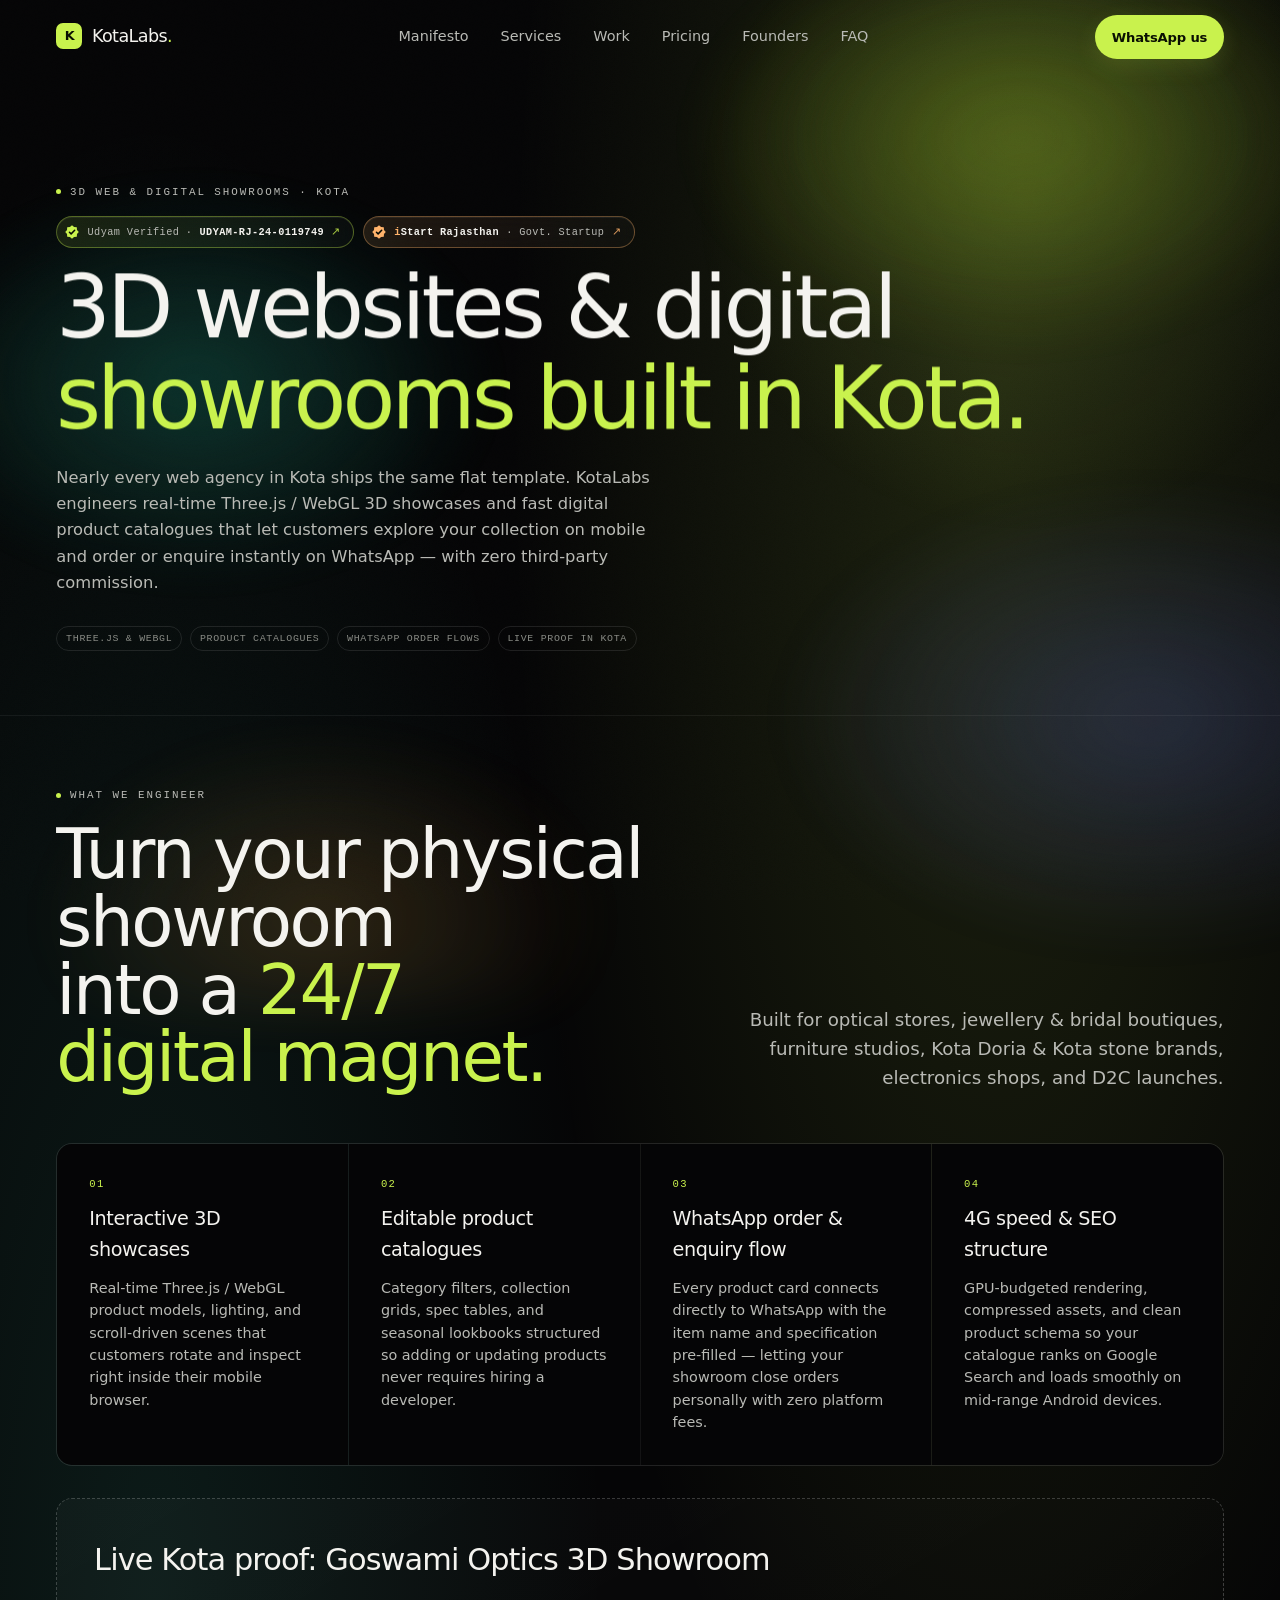
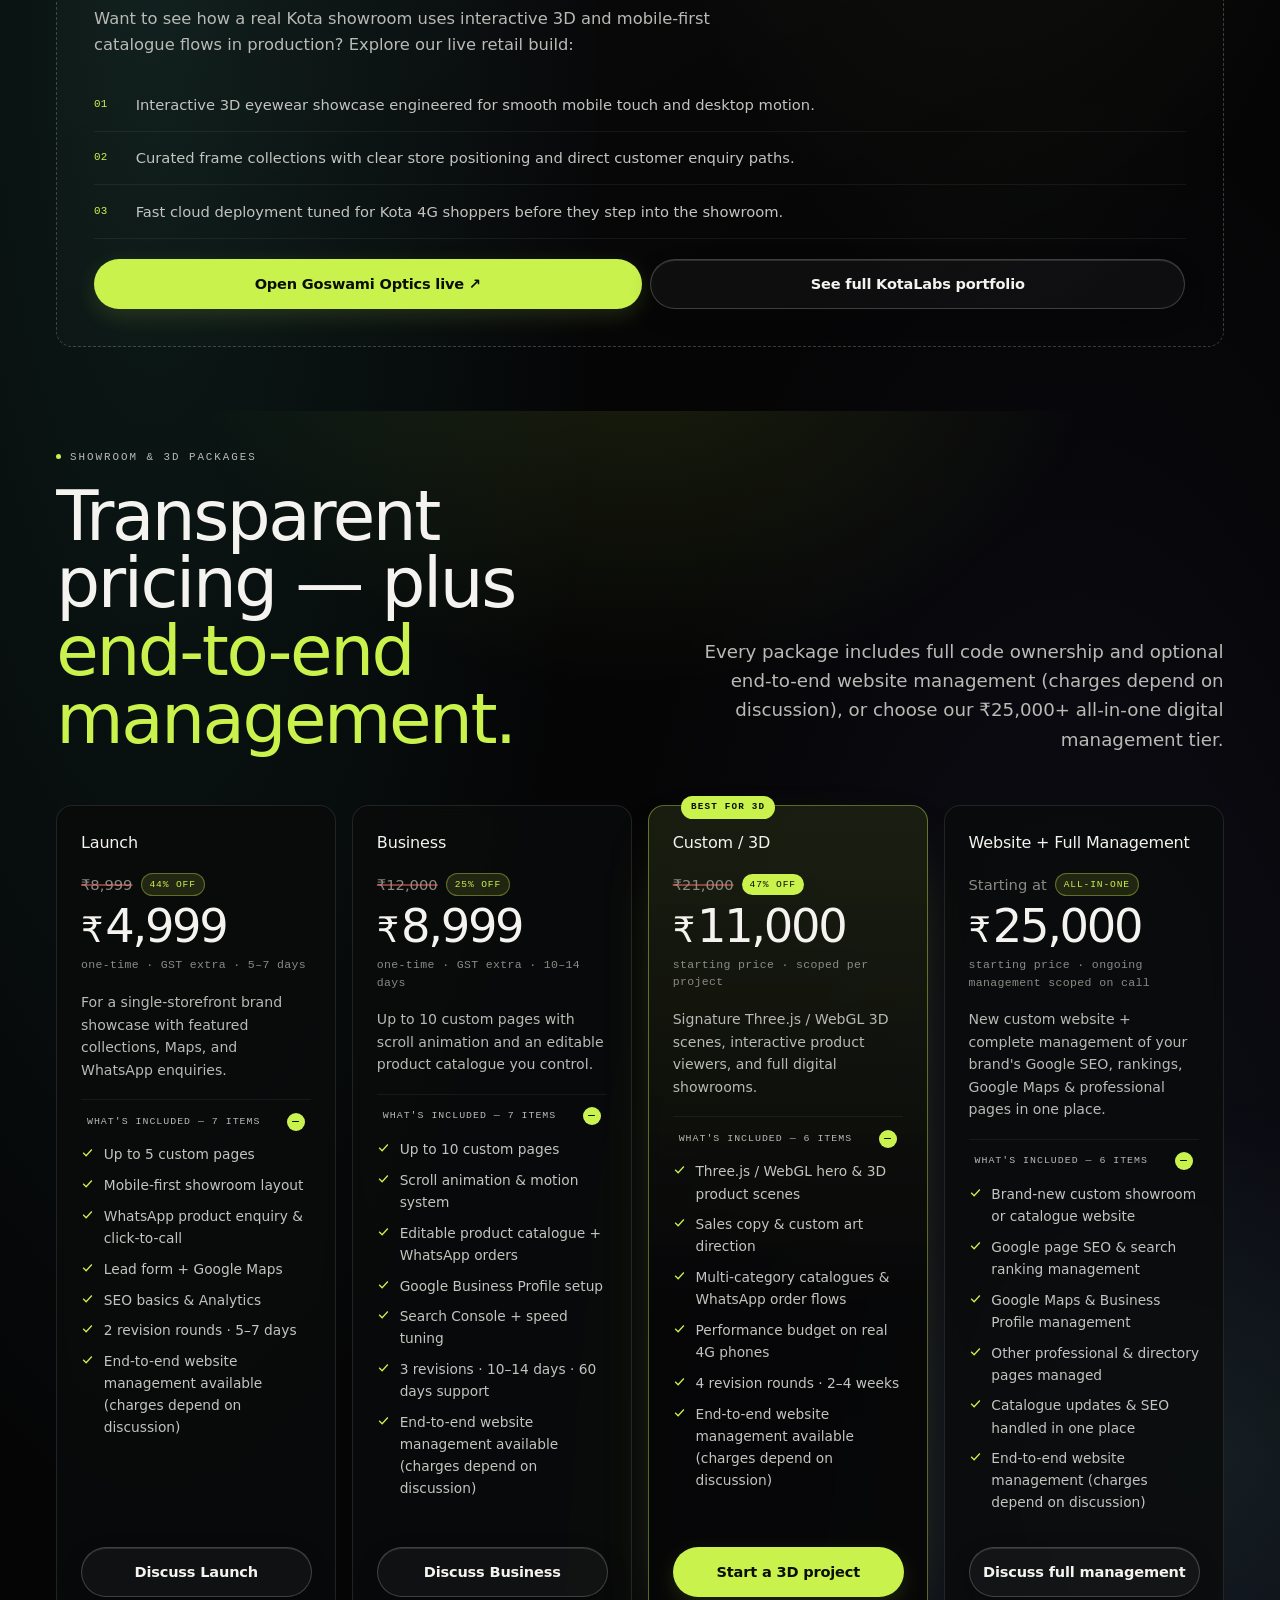
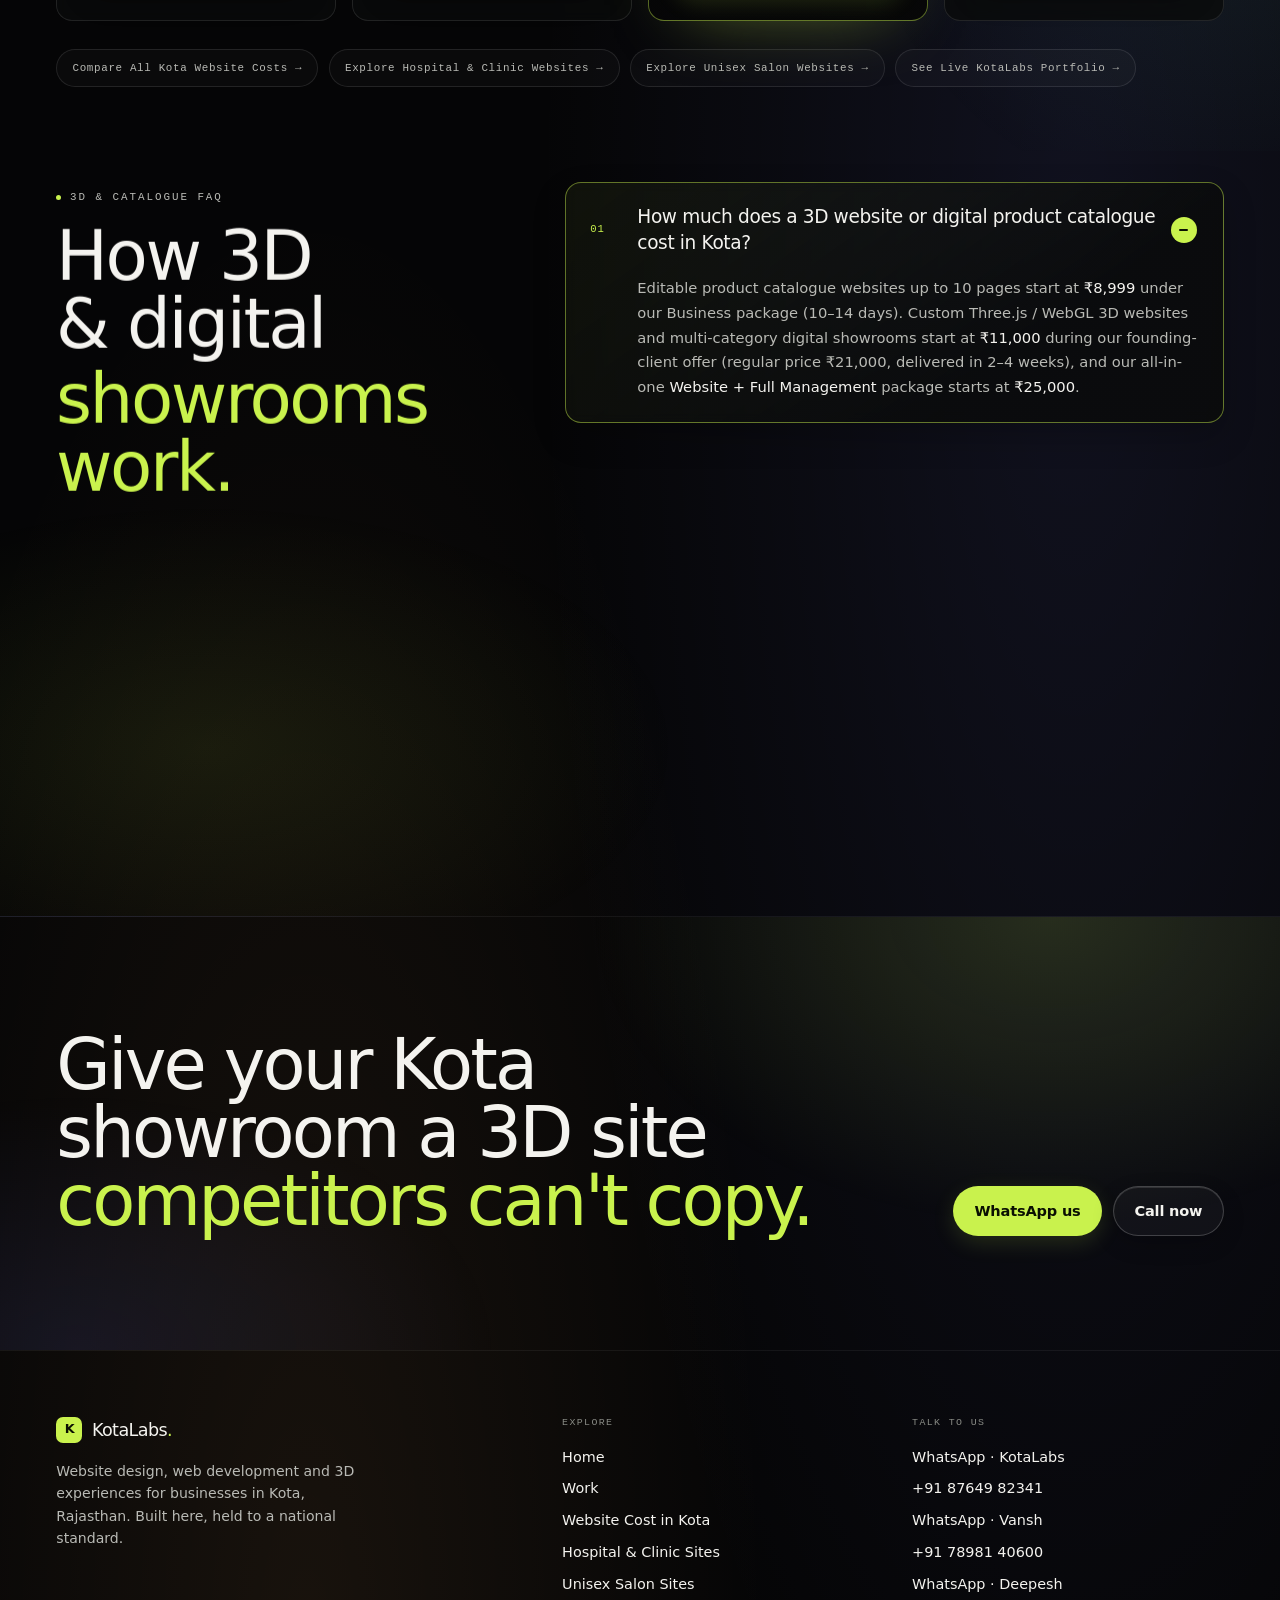
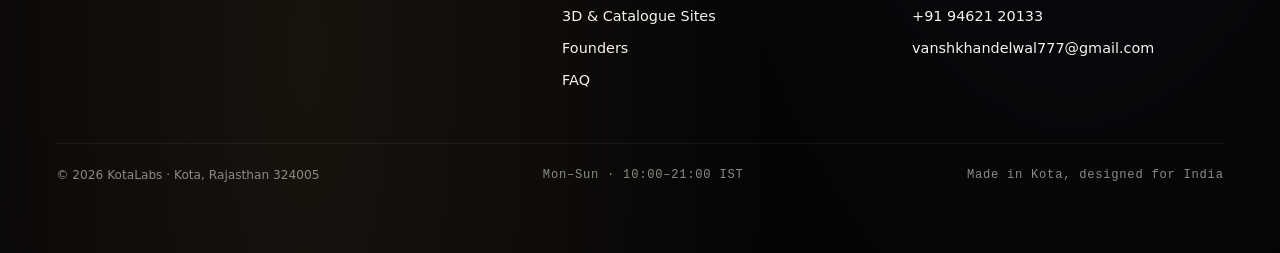
==== commit 177a0f00: "Place verified Udyam & iStart badges directly between eyebrow and H1 Co-authored-by: arena-agent <29" ====
--- a/kotelabs/ecommerce-3d-websites-kota.html
+++ b/kotelabs/ecommerce-3d-websites-kota.html
@@ -214,6 +214,7 @@
 
   <section class="page-head">
     <div class="shell">
+      <p class="eyebrow" data-reveal>3D web &amp; digital showrooms · Kota</p>
       <div class="hero__trust" data-reveal="fade" aria-label="Government verified registrations">
         <a class="trust-pill" href="https://udyamregistration.gov.in/" target="_blank" rel="noopener noreferrer" title="Verify UDYAM-RJ-24-0119749 on the official Govt. of India MSME Udyam portal">
           <svg class="trust-pill__seal" viewBox="0 0 24 24" fill="none" aria-hidden="true">
@@ -234,7 +235,6 @@
           <span class="trust-pill__ext" aria-hidden="true">↗</span>
         </a>
       </div>
-      <p class="eyebrow" data-reveal>3D web &amp; digital showrooms · Kota</p>
       <h1 data-lines>
         <span class="line" style="--i:0"><span>3D websites &amp; digital</span></span>
         <span class="line" style="--i:1"><span><em>showrooms built in Kota.</em></span></span>
--- a/kotelabs/assets/css/styles.css
+++ b/kotelabs/assets/css/styles.css
@@ -633,37 +633,43 @@
 
 .hero__meta-top {
   display: flex;
-  align-items: center;
-  justify-content: space-between;
-  gap: 0.85rem 1.2rem;
-  flex-wrap: wrap;
-  margin-bottom: clamp(1.4rem, 3.6vw, 2.8rem);
+  flex-direction: column;
+  align-items: flex-start;
+  gap: 0.85rem;
+  margin-bottom: clamp(1.3rem, 3vw, 2.2rem);
 }
 
 .hero__trust {
   display: flex;
   flex-wrap: wrap;
   align-items: center;
-  gap: 0.5rem;
+  justify-content: flex-start;
+  gap: 0.55rem;
 }
 .page-head .hero__trust {
-  margin-bottom: 0.95rem;
+  margin-top: 0.85rem;
+}
+.page-head .hero__trust + h1 {
+  margin-top: 1.15rem;
 }
 .trust-pill {
   display: inline-flex;
   align-items: center;
   gap: 0.45rem;
+  min-height: 32px;
   max-width: 100%;
-  padding: 0.34rem 0.7rem 0.34rem 0.42rem;
+  padding: 0.34rem 0.78rem 0.34rem 0.44rem;
   border-radius: 999px;
   border: 1px solid rgba(201, 242, 77, 0.34);
   background: linear-gradient(110deg, rgba(201, 242, 77, 0.11), rgba(255, 255, 255, 0.025));
+  box-shadow: inset 0 1px 0 rgba(255, 255, 255, 0.06);
   backdrop-filter: blur(8px);
   -webkit-backdrop-filter: blur(8px);
   font-family: var(--mono);
   font-size: 0.64rem;
-  line-height: 1.25;
+  line-height: 1.2;
   letter-spacing: 0.04em;
+  white-space: nowrap;
   color: #dcddd8;
   transition: border-color 0.25s ease, background-color 0.25s ease, transform 0.35s var(--ease);
 }
@@ -2290,7 +2296,7 @@
    ========================================================================== */
 @media (min-width: 900px) and (max-height: 960px) {
   .hero h1 { font-size: clamp(2.4rem, 5.2vw, 4.5rem); }
-  .hero__meta-top { margin-bottom: clamp(1.4rem, 3vw, 2.4rem); }
+  .hero__meta-top { gap: 0.7rem; margin-bottom: clamp(1.1rem, 2.2vw, 1.7rem); }
   .hero__row { margin-top: 1.4rem; }
   .hero__foot { margin-top: 1.8rem; }
 }
@@ -2314,10 +2320,10 @@
   .header__actions { gap: 0.4rem; margin-left: auto; }
   .header__actions .btn--ghost { min-height: 42px; padding-inline: 0.82rem; font-size: 0.78rem; }
   .header__inner > .burger { margin-left: 0.15rem; }
-  .hero__meta-top { margin-bottom: 1.35rem; gap: 0.65rem; }
+  .hero__meta-top { margin-bottom: 1.25rem; gap: 0.7rem; }
   .hero__meta-top .eyebrow { font-size: 0.6rem; letter-spacing: 0.1em; }
-  .hero__trust { gap: 0.4rem; }
-  .trust-pill { font-size: 0.58rem; padding: 0.3rem 0.58rem 0.3rem 0.36rem; gap: 0.36rem; letter-spacing: 0.025em; }
+  .hero__trust { gap: 0.42rem; }
+  .trust-pill { min-height: 29px; font-size: 0.58rem; padding: 0.28rem 0.62rem 0.28rem 0.38rem; gap: 0.36rem; letter-spacing: 0.025em; }
   .trust-pill__seal { width: 14px; height: 14px; }
   .hero__row { margin-top: 1.5rem; }
   .hero__cta { gap: 0.5rem; }
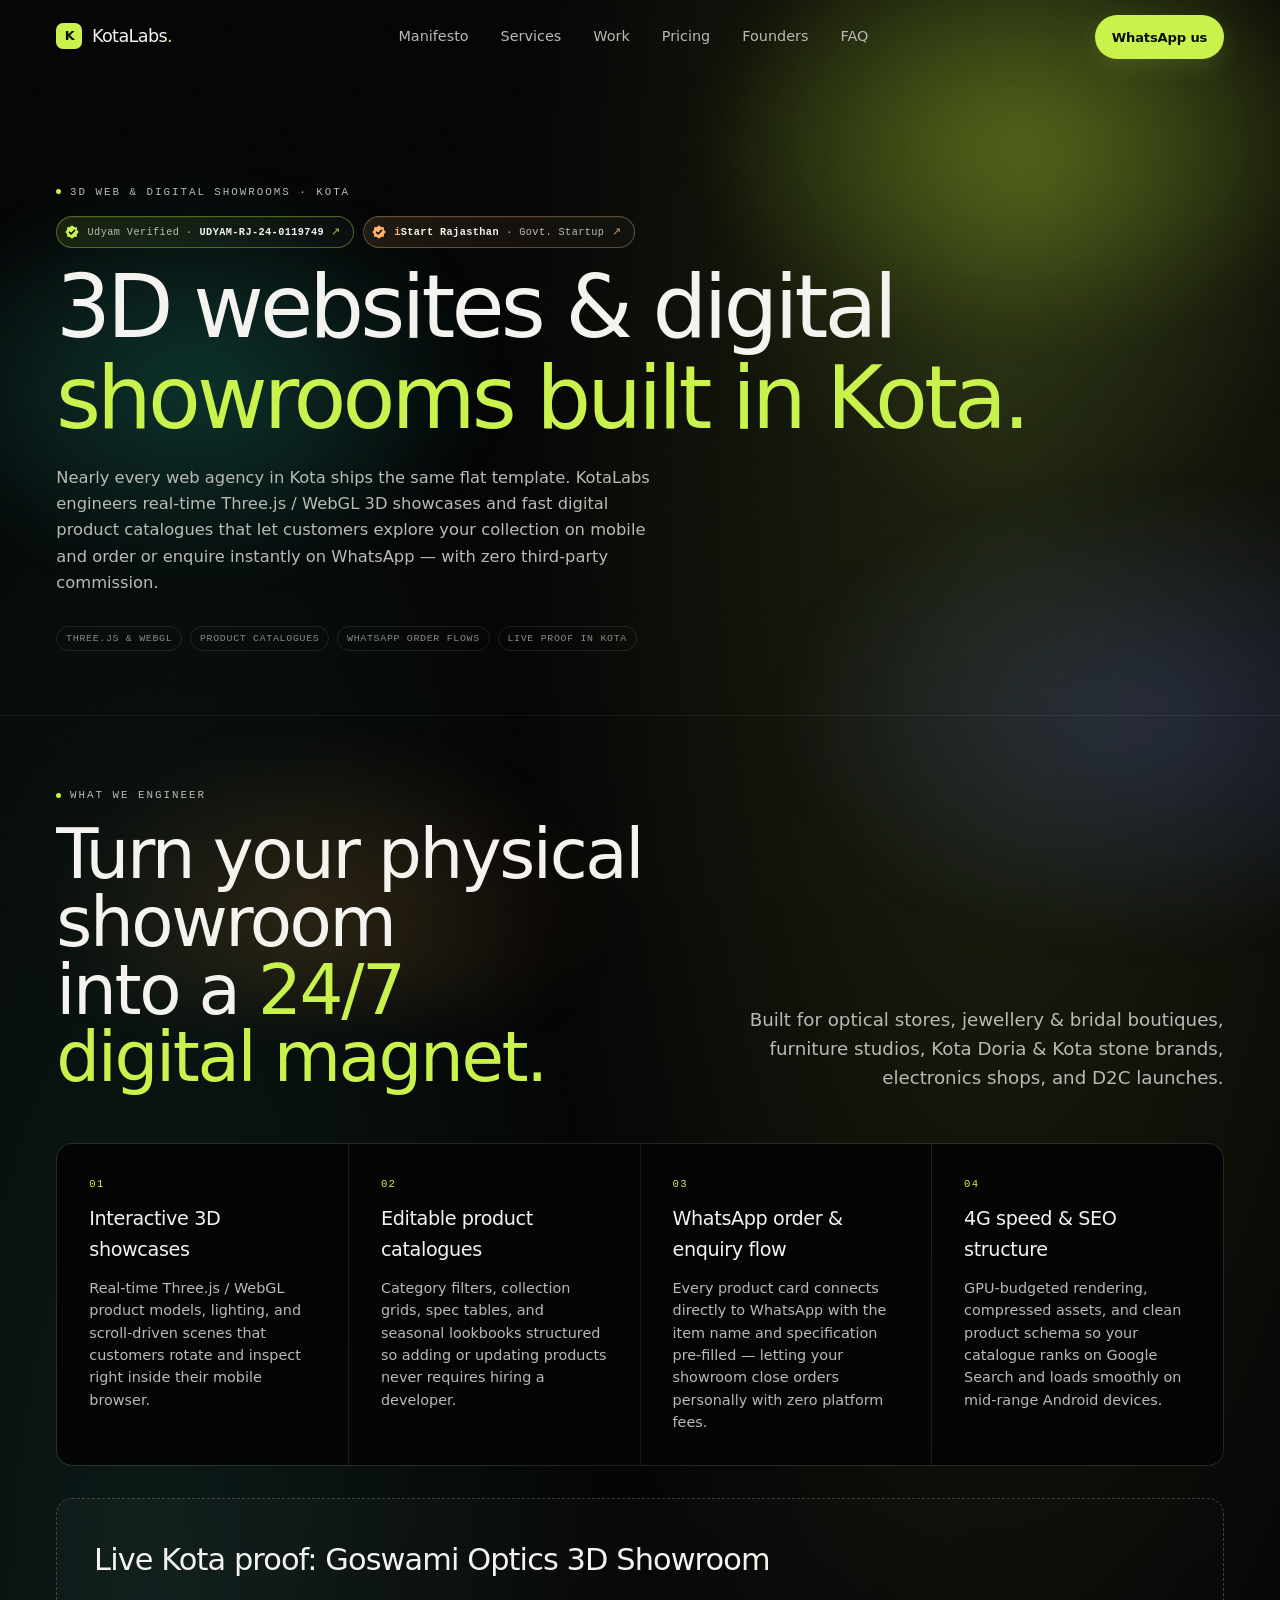
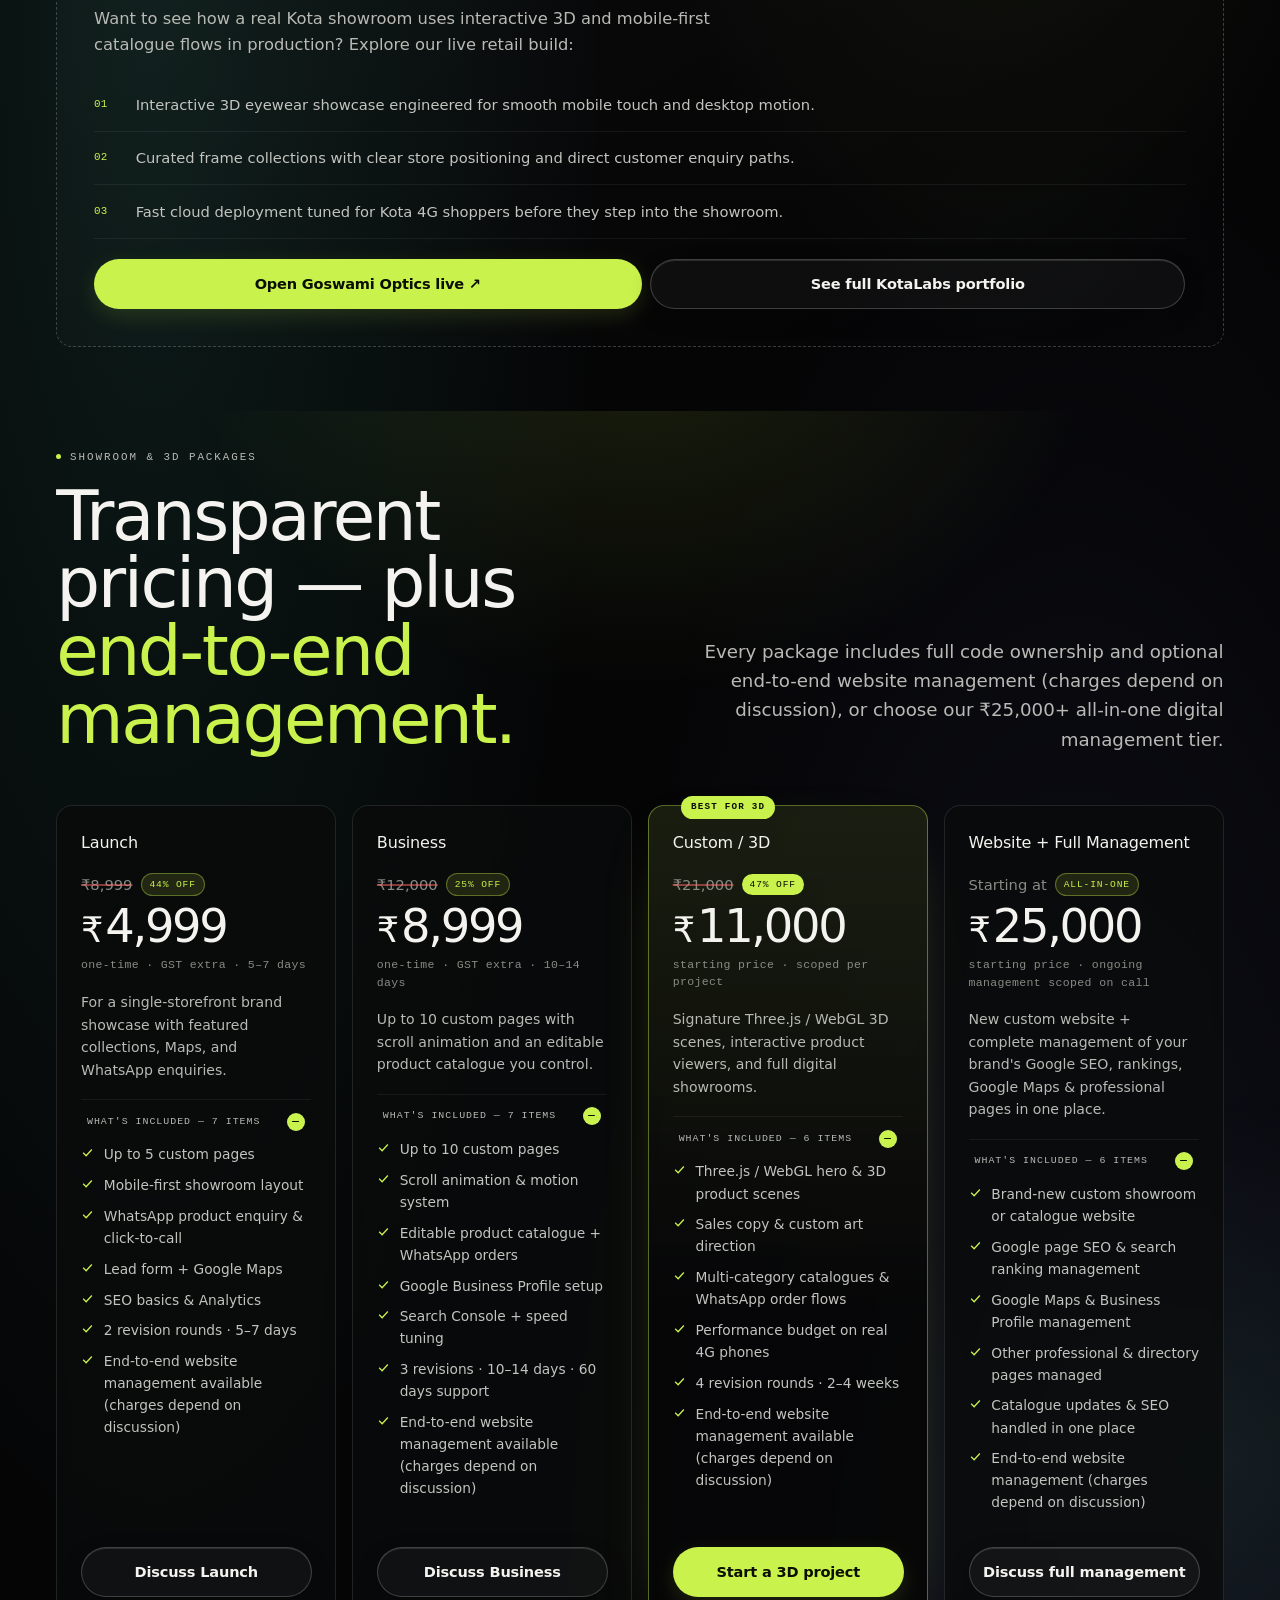
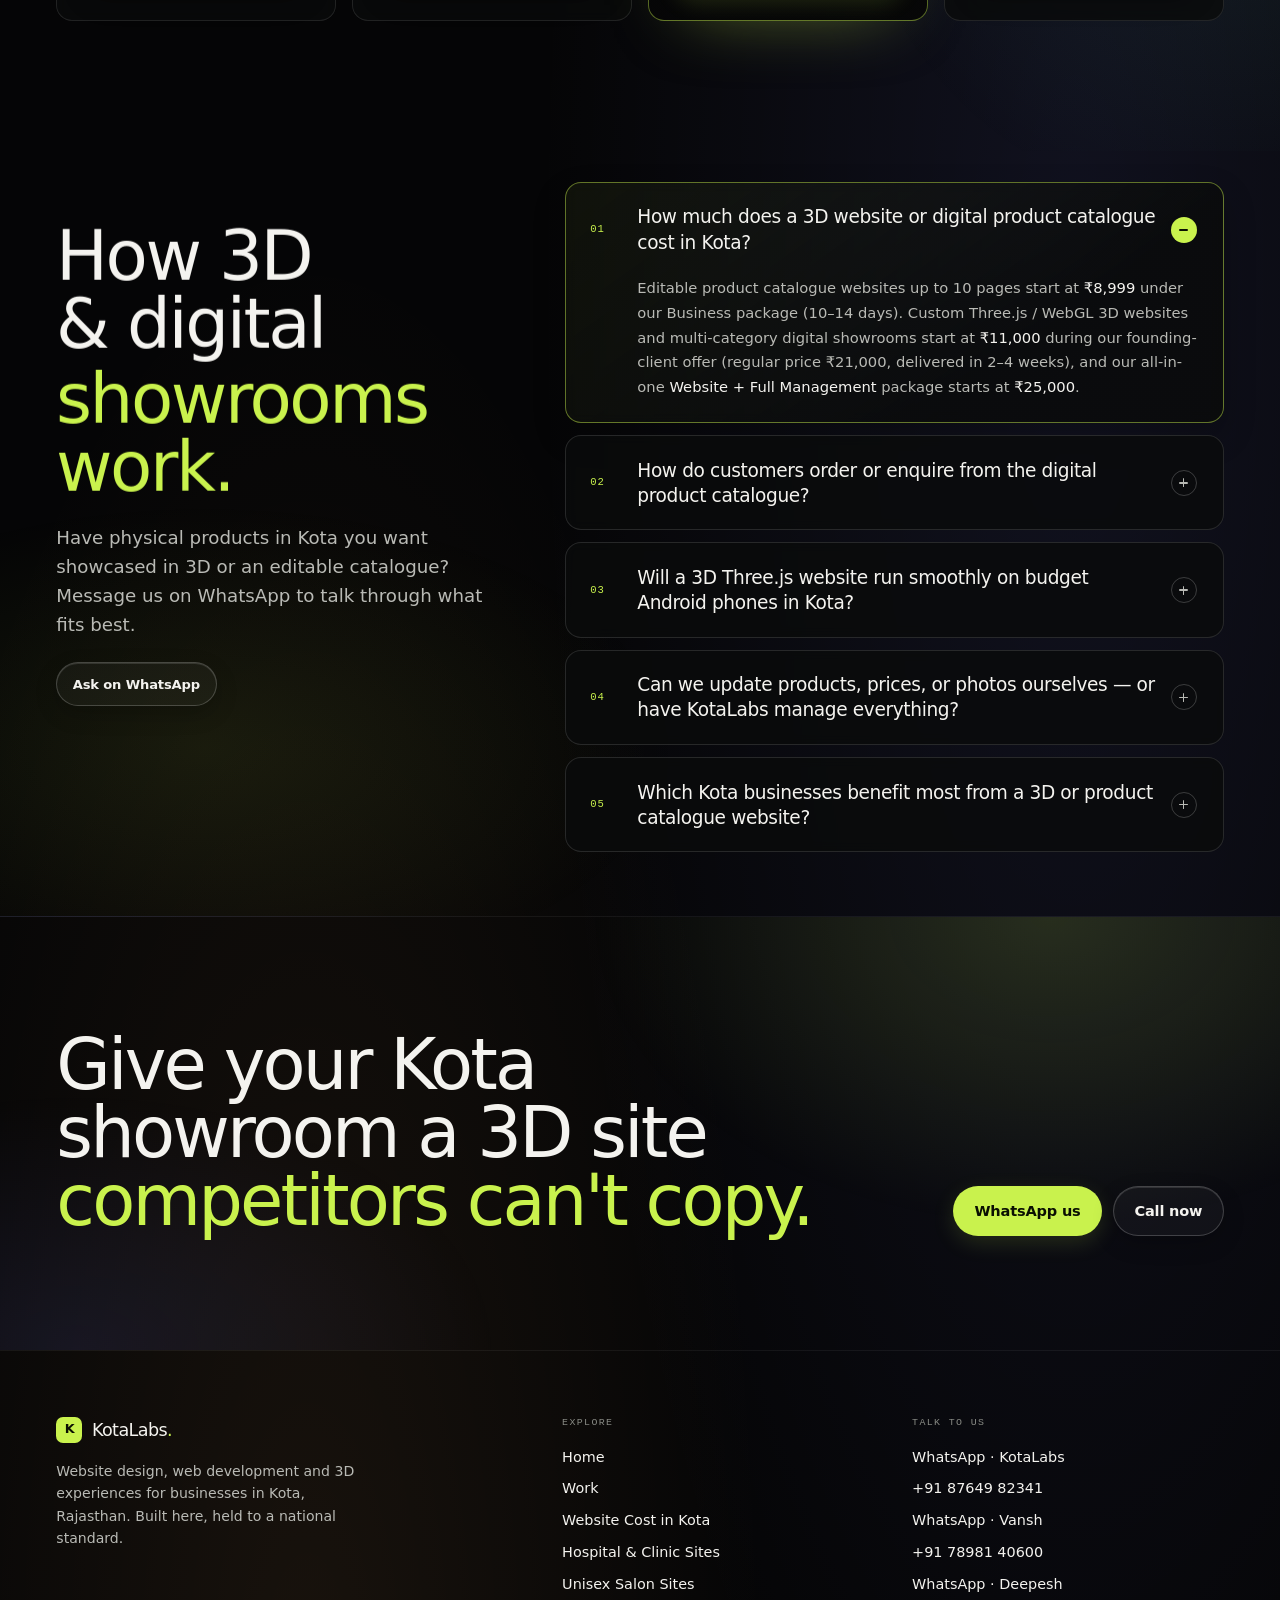
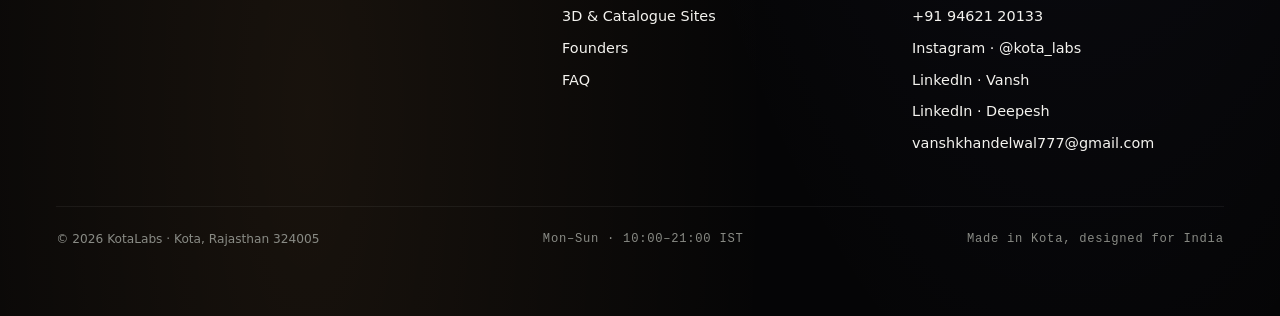
==== commit df5be1fa: "Add KotaLabs Instagram and founder LinkedIn handles across contact, founders, footer & JSON-LD Co-au" ====
--- a/kotelabs/ecommerce-3d-websites-kota.html
+++ b/kotelabs/ecommerce-3d-websites-kota.html
@@ -575,6 +575,9 @@
           <li><a href="tel:+917898140600">+91 78981 40600</a></li>
           <li><a href="https://wa.me/919462120133" target="_blank" rel="noopener">WhatsApp · Deepesh</a></li>
           <li><a href="tel:+919462120133">+91 94621 20133</a></li>
+          <li><a href="https://www.instagram.com/kota_labs/" target="_blank" rel="noopener noreferrer">Instagram · @kota_labs</a></li>
+          <li><a href="https://www.linkedin.com/in/vansh-khandelwal-22636a373/" target="_blank" rel="noopener noreferrer">LinkedIn · Vansh</a></li>
+          <li><a href="https://www.linkedin.com/in/deepesh-chauhan-a12413382/" target="_blank" rel="noopener noreferrer">LinkedIn · Deepesh</a></li>
           <li><a href="mailto:vanshkhandelwal777@gmail.com">vanshkhandelwal777@gmail.com</a></li>
         </ul>
       </div>
--- a/kotelabs/assets/css/styles.css
+++ b/kotelabs/assets/css/styles.css
@@ -1781,7 +1781,10 @@
 .contact { display: grid; gap: clamp(2rem, 4.5vw, 4rem); }
 @media (min-width: 980px) { .contact { grid-template-columns: minmax(0, 1fr) minmax(0, 0.94fr); align-items: start; } }
 .contact__quick { display: grid; gap: 0.85rem; margin-top: 1.55rem; }
-@media (min-width: 560px) { .contact__quick { grid-template-columns: repeat(2, minmax(0, 1fr)); } }
+@media (min-width: 560px) {
+  .contact__quick { grid-template-columns: repeat(2, minmax(0, 1fr)); }
+  .contact__quick > .quick-card:last-child:nth-child(odd) { grid-column: 1 / -1; }
+}
 .quick-card {
   --quick-accent: rgba(201, 242, 77, 0.48);
   position: relative;
@@ -1801,6 +1804,8 @@
   transition: border-color 0.3s ease, background 0.3s ease, transform 0.35s var(--ease), box-shadow 0.3s ease;
 }
 .quick-card[href^="https://wa.me/"] { --quick-accent: rgba(94, 226, 144, 0.62); }
+.quick-card[href*="linkedin.com"] { --quick-accent: rgba(112, 181, 249, 0.62); }
+.quick-card[href*="instagram.com"] { --quick-accent: rgba(247, 131, 172, 0.65); }
 .quick-card:focus-visible { border-radius: 16px; outline-offset: 4px; }
 .quick-card::after {
   content: "↗";
@@ -1836,6 +1841,16 @@
   color: #72e59d;
   border-color: rgba(94, 226, 144, 0.28);
   background: rgba(37, 211, 102, 0.12);
+}
+.quick-card[href*="linkedin.com"] .quick-card__icon {
+  color: #70b5f9;
+  border-color: rgba(112, 181, 249, 0.3);
+  background: rgba(10, 102, 194, 0.16);
+}
+.quick-card[href*="instagram.com"] .quick-card__icon {
+  color: #f783ac;
+  border-color: rgba(247, 131, 172, 0.3);
+  background: linear-gradient(135deg, rgba(245, 133, 41, 0.16), rgba(221, 42, 123, 0.18));
 }
 .quick-card__icon svg { width: 18px; height: 18px; }
 .quick-card > span:first-child { margin: 0; font-size: 1rem; color: inherit; }
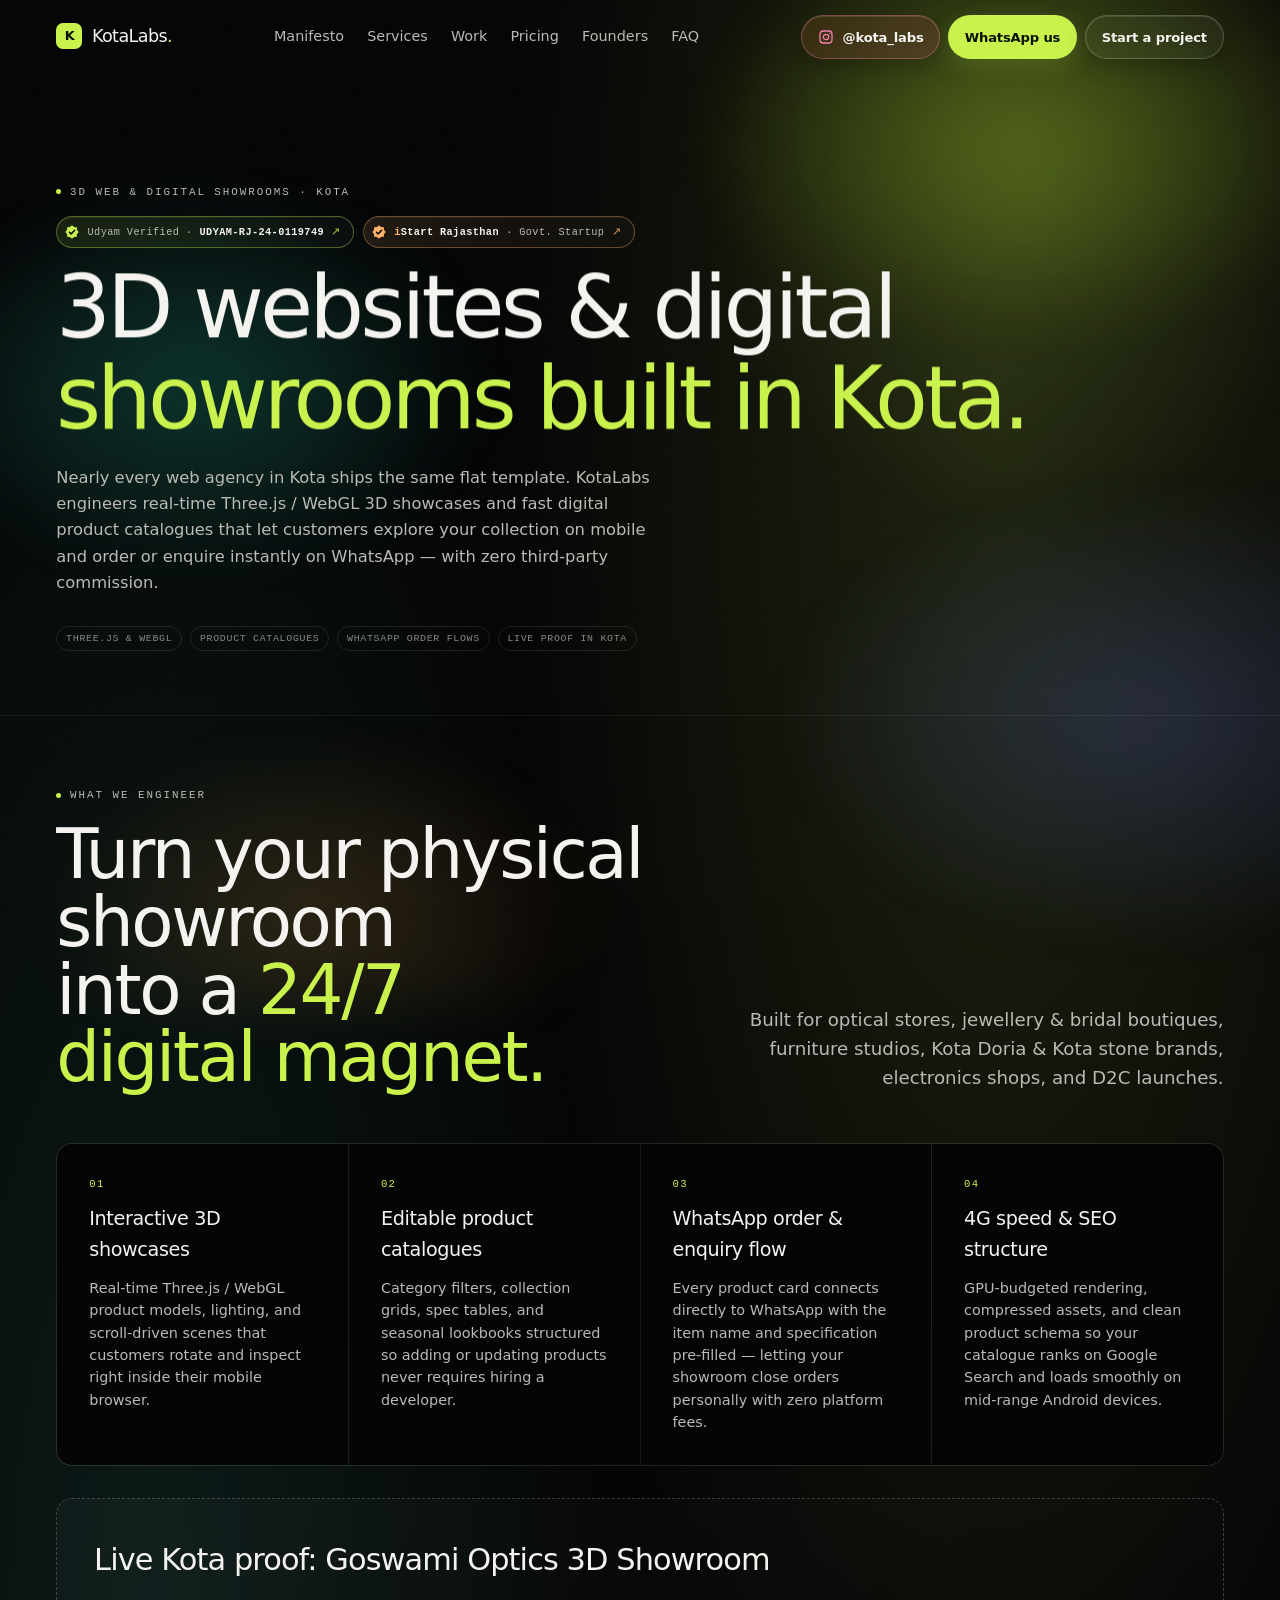
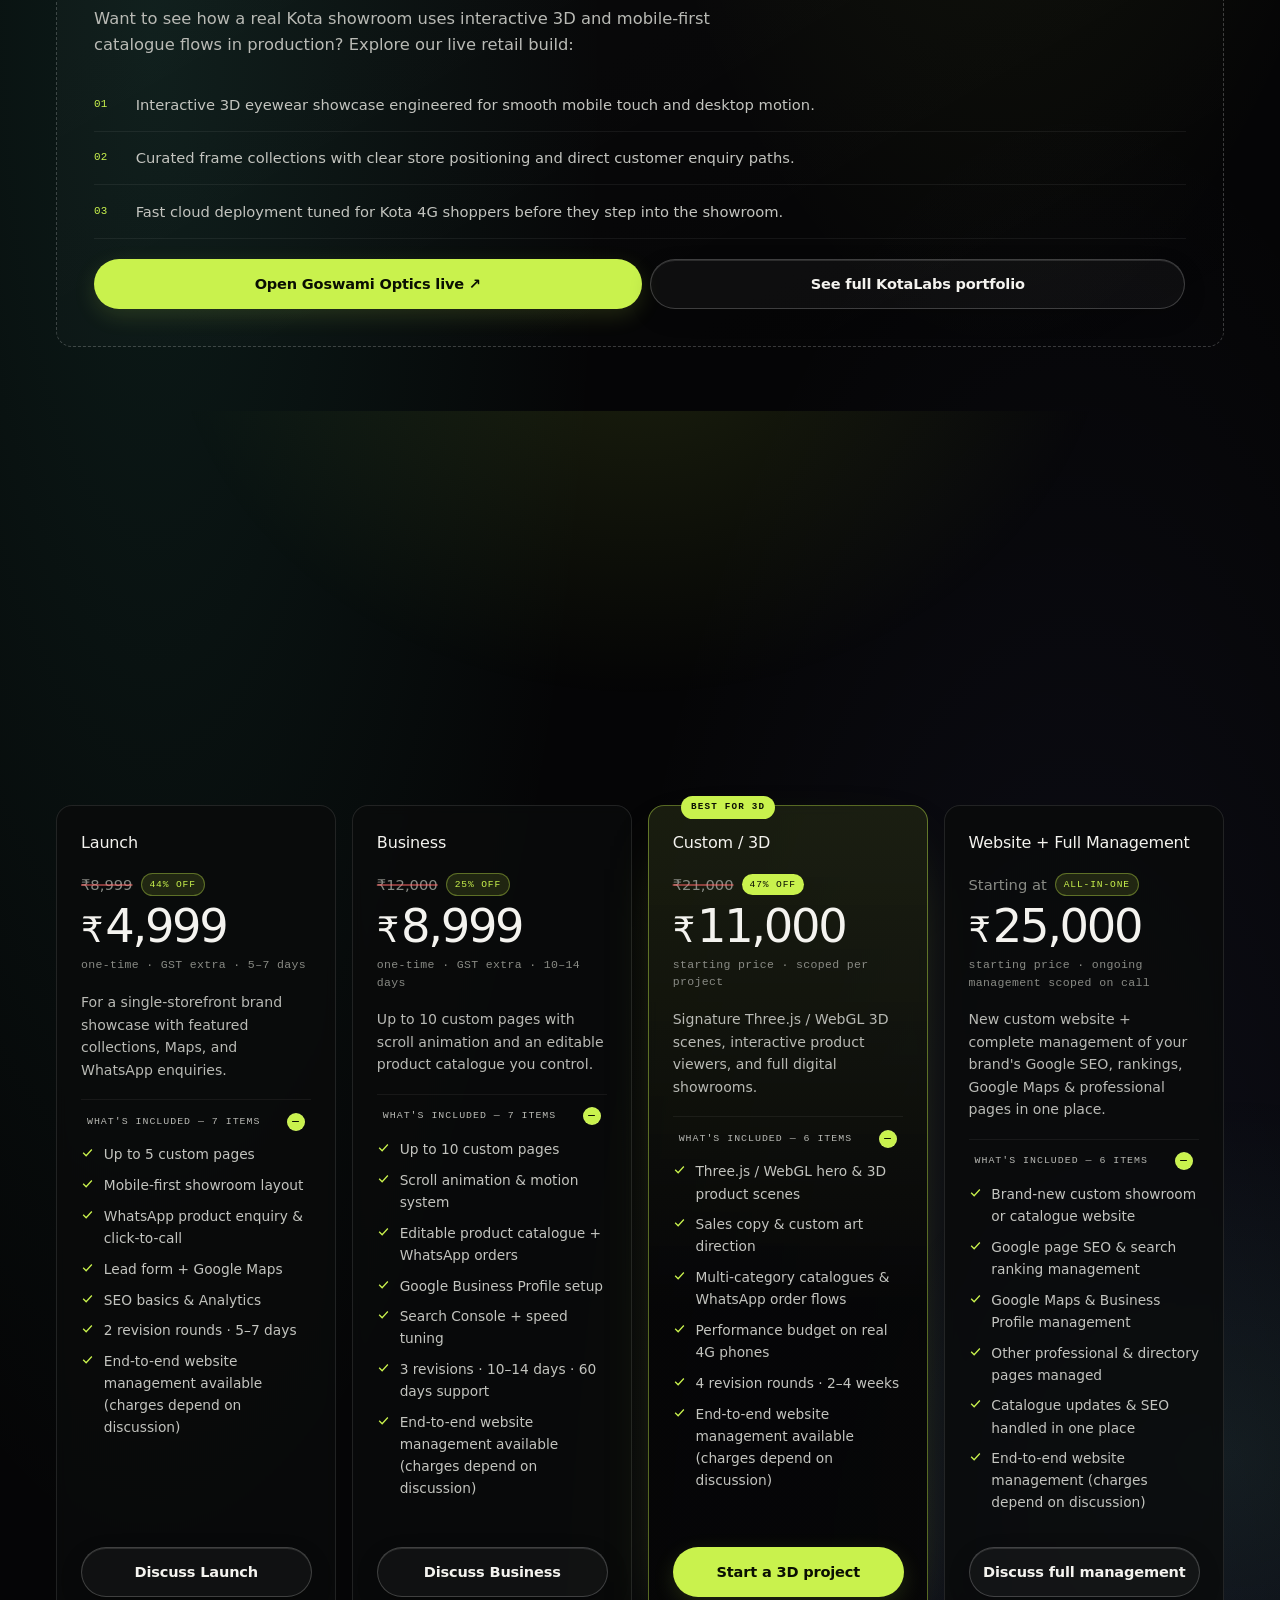
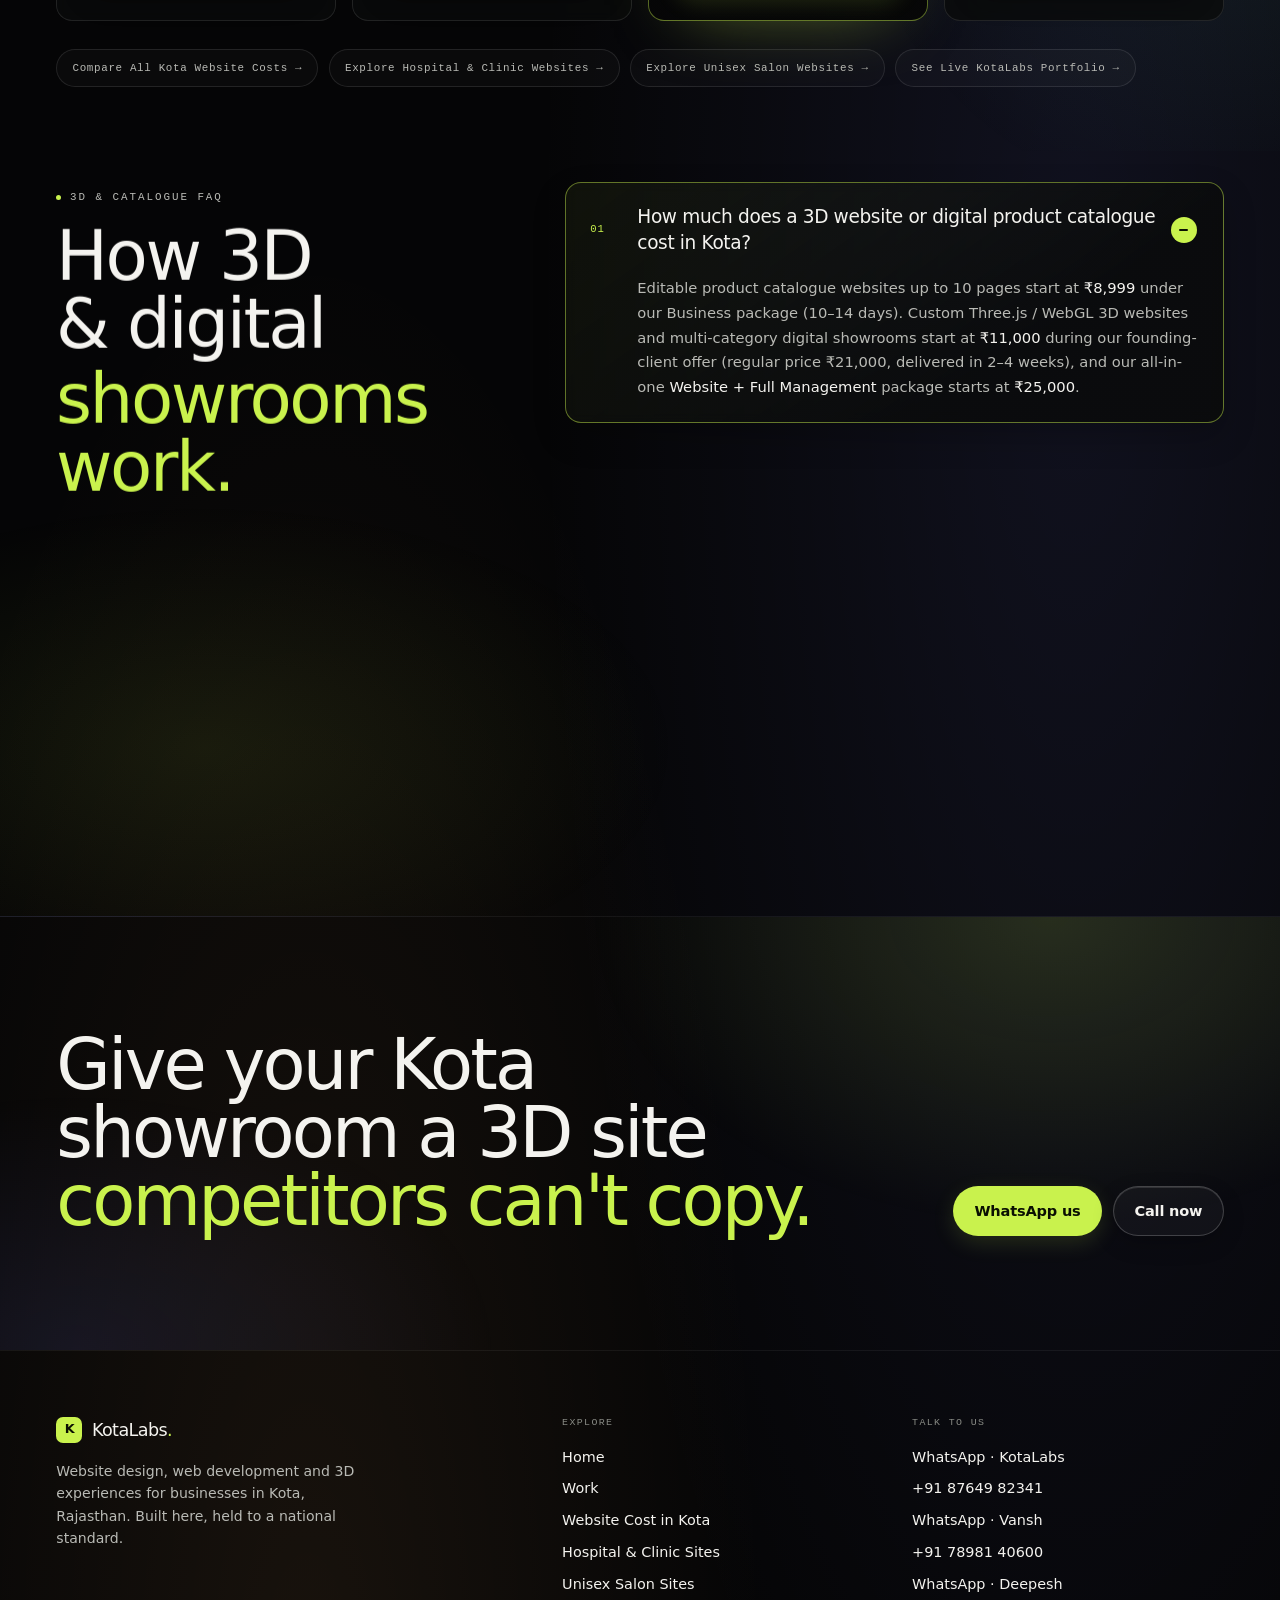
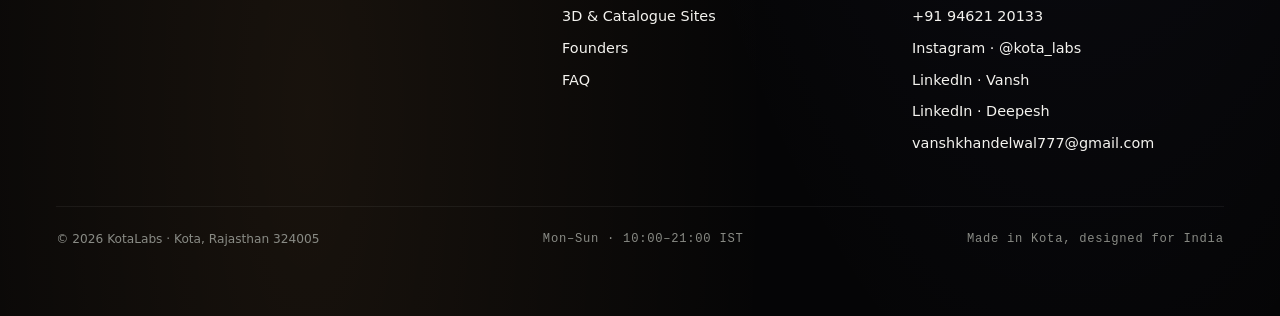
==== commit ad293833: "Remove duplicate founder cards from contact section and add @kota_labs button to top header Co-autho" ====
--- a/kotelabs/ecommerce-3d-websites-kota.html
+++ b/kotelabs/ecommerce-3d-websites-kota.html
@@ -180,7 +180,12 @@
       <a class="nav__link" href="#faq">FAQ</a>
     </nav>
     <div class="header__actions">
+      <a class="btn btn--ig btn--sm" href="https://www.instagram.com/kota_labs/" target="_blank" rel="noopener noreferrer" aria-label="KotaLabs on Instagram (@kota_labs)">
+        <svg class="btn__icon" viewBox="0 0 24 24" fill="none" stroke="currentColor" stroke-width="1.9" stroke-linecap="round" stroke-linejoin="round" aria-hidden="true"><rect x="3" y="3" width="18" height="18" rx="5"/><circle cx="12" cy="12" r="4"/><circle cx="17.5" cy="6.5" r="1" fill="currentColor" stroke="none"/></svg>
+        <span class="btn__label">@kota_labs</span>
+      </a>
       <a class="btn btn--wa btn--sm" href="https://wa.me/918764982341?text=Hi%20KotaLabs!%20I%27m%20interested%20in%20a%203D%20or%20product%20catalogue%20website." target="_blank" rel="noopener">WhatsApp us</a>
+      <a class="btn btn--ghost btn--sm" href="./#contact">Start a project</a>
     </div>
     <button class="burger hamburger-morph" type="button" data-hamburger-morph aria-label="Open menu" aria-expanded="false" aria-controls="mobile-menu">
       <svg class="hamburger-morph__icon" viewBox="0 0 40 40" aria-hidden="true" focusable="false">
@@ -205,6 +210,7 @@
   </nav>
   <div class="mobile-menu__foot">
     <a class="btn btn--wa" href="https://wa.me/918764982341?text=Hi%20KotaLabs!%20I%27m%20interested%20in%20a%203D%20or%20product%20catalogue%20website." target="_blank" rel="noopener">WhatsApp us</a>
+    <a class="btn btn--ig" href="https://www.instagram.com/kota_labs/" target="_blank" rel="noopener noreferrer">Instagram · @kota_labs</a>
     <a class="btn btn--ghost" href="tel:+918764982341">Call now · 87649 82341</a>
     <p class="mobile-menu__phones">Founders: Vansh <a href="tel:+917898140600">78981 40600</a> · Deepesh <a href="tel:+919462120133">94621 20133</a></p>
   </div>
--- a/kotelabs/assets/css/styles.css
+++ b/kotelabs/assets/css/styles.css
@@ -280,6 +280,16 @@
 .btn--solid:hover { background: #d7ff62; box-shadow: 0 10px 28px rgba(201, 242, 77, 0.22); }
 .btn--wa { --btn-bg: var(--lime); --btn-fg: #0a0f02; border-color: transparent; font-weight: 600; box-shadow: 0 7px 22px rgba(201, 242, 77, 0.14); }
 .btn--wa:hover { background: #d7ff62; box-shadow: 0 10px 28px rgba(201, 242, 77, 0.22); }
+.btn--ig {
+  background: linear-gradient(135deg, rgba(245, 133, 41, 0.12), rgba(221, 42, 123, 0.14));
+  border-color: rgba(247, 131, 172, 0.36);
+  color: var(--bone);
+}
+.btn--ig .btn__icon { color: #f783ac; }
+.btn--ig:hover {
+  background: linear-gradient(135deg, rgba(245, 133, 41, 0.2), rgba(221, 42, 123, 0.24));
+  border-color: rgba(247, 131, 172, 0.72);
+}
 .btn--ghost { background: rgba(255, 255, 255, 0.035); }
 .btn--ghost:hover { background: rgba(255, 255, 255, 0.085); border-color: rgba(244, 243, 239, 0.48); }
 .btn--sm { min-height: 44px; padding: 0.55rem 0.98rem; font-size: 0.82rem; }
@@ -469,7 +479,7 @@
 
 .nav { display: none; }
 @media (min-width: 1000px) {
-  .nav { display: flex; align-items: center; gap: 2rem; }
+  .nav { display: flex; align-items: center; gap: clamp(1.15rem, 1.8vw, 2rem); }
 }
 .nav__link {
   position: relative;
@@ -495,9 +505,17 @@
 .nav__link:hover, .nav__link[aria-current="page"] { color: var(--bone); }
 .nav__link:hover::after, .nav__link[aria-current="page"]::after { transform: scaleX(1); }
 
-.header__actions { display: flex; align-items: center; gap: 0.6rem; }
+.header__actions { display: flex; align-items: center; gap: 0.5rem; }
 .header__actions .btn--wa { display: none; }
 @media (min-width: 640px) { .header__actions .btn--wa { display: inline-flex; } }
+@media (max-width: 820px) {
+  .header__actions .btn--ig {
+    min-height: 42px;
+    width: 42px;
+    padding: 0;
+  }
+  .header__actions .btn--ig .btn__label { display: none; }
+}
 
 .burger {
   position: relative;
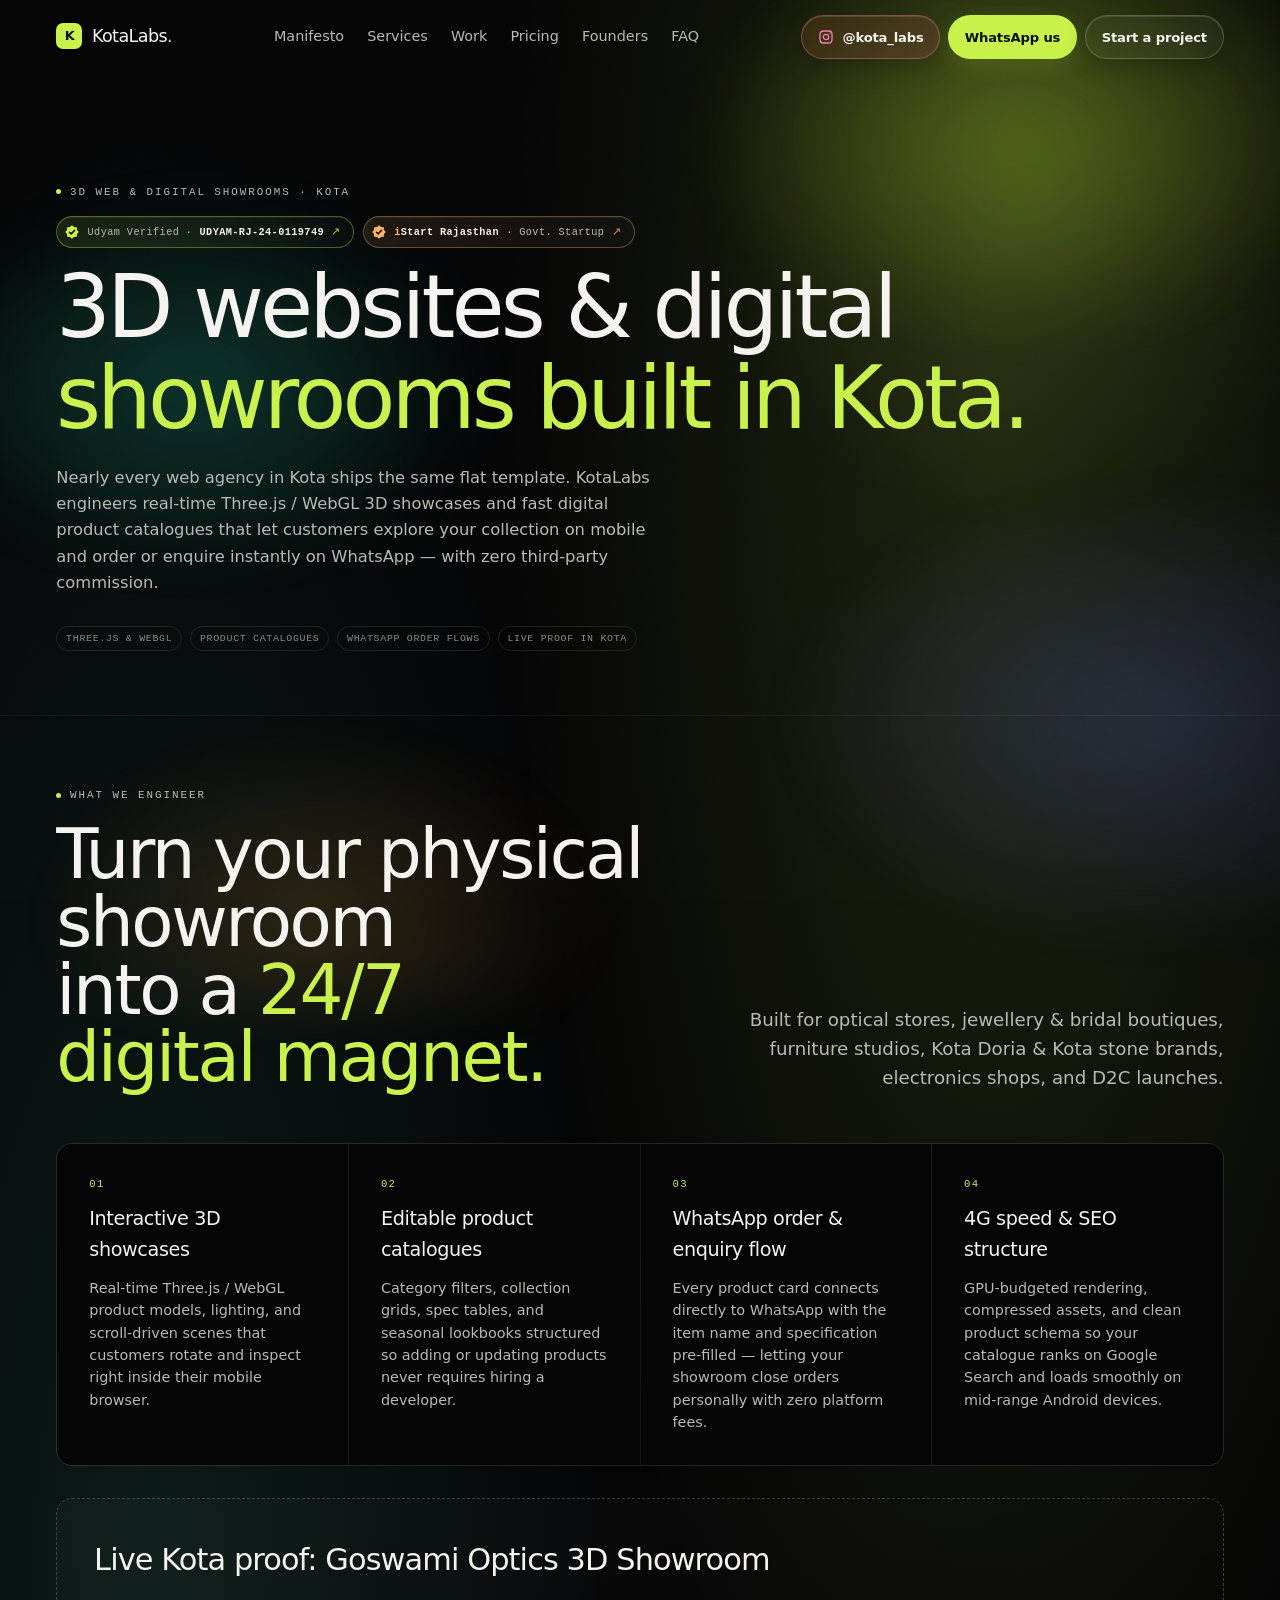
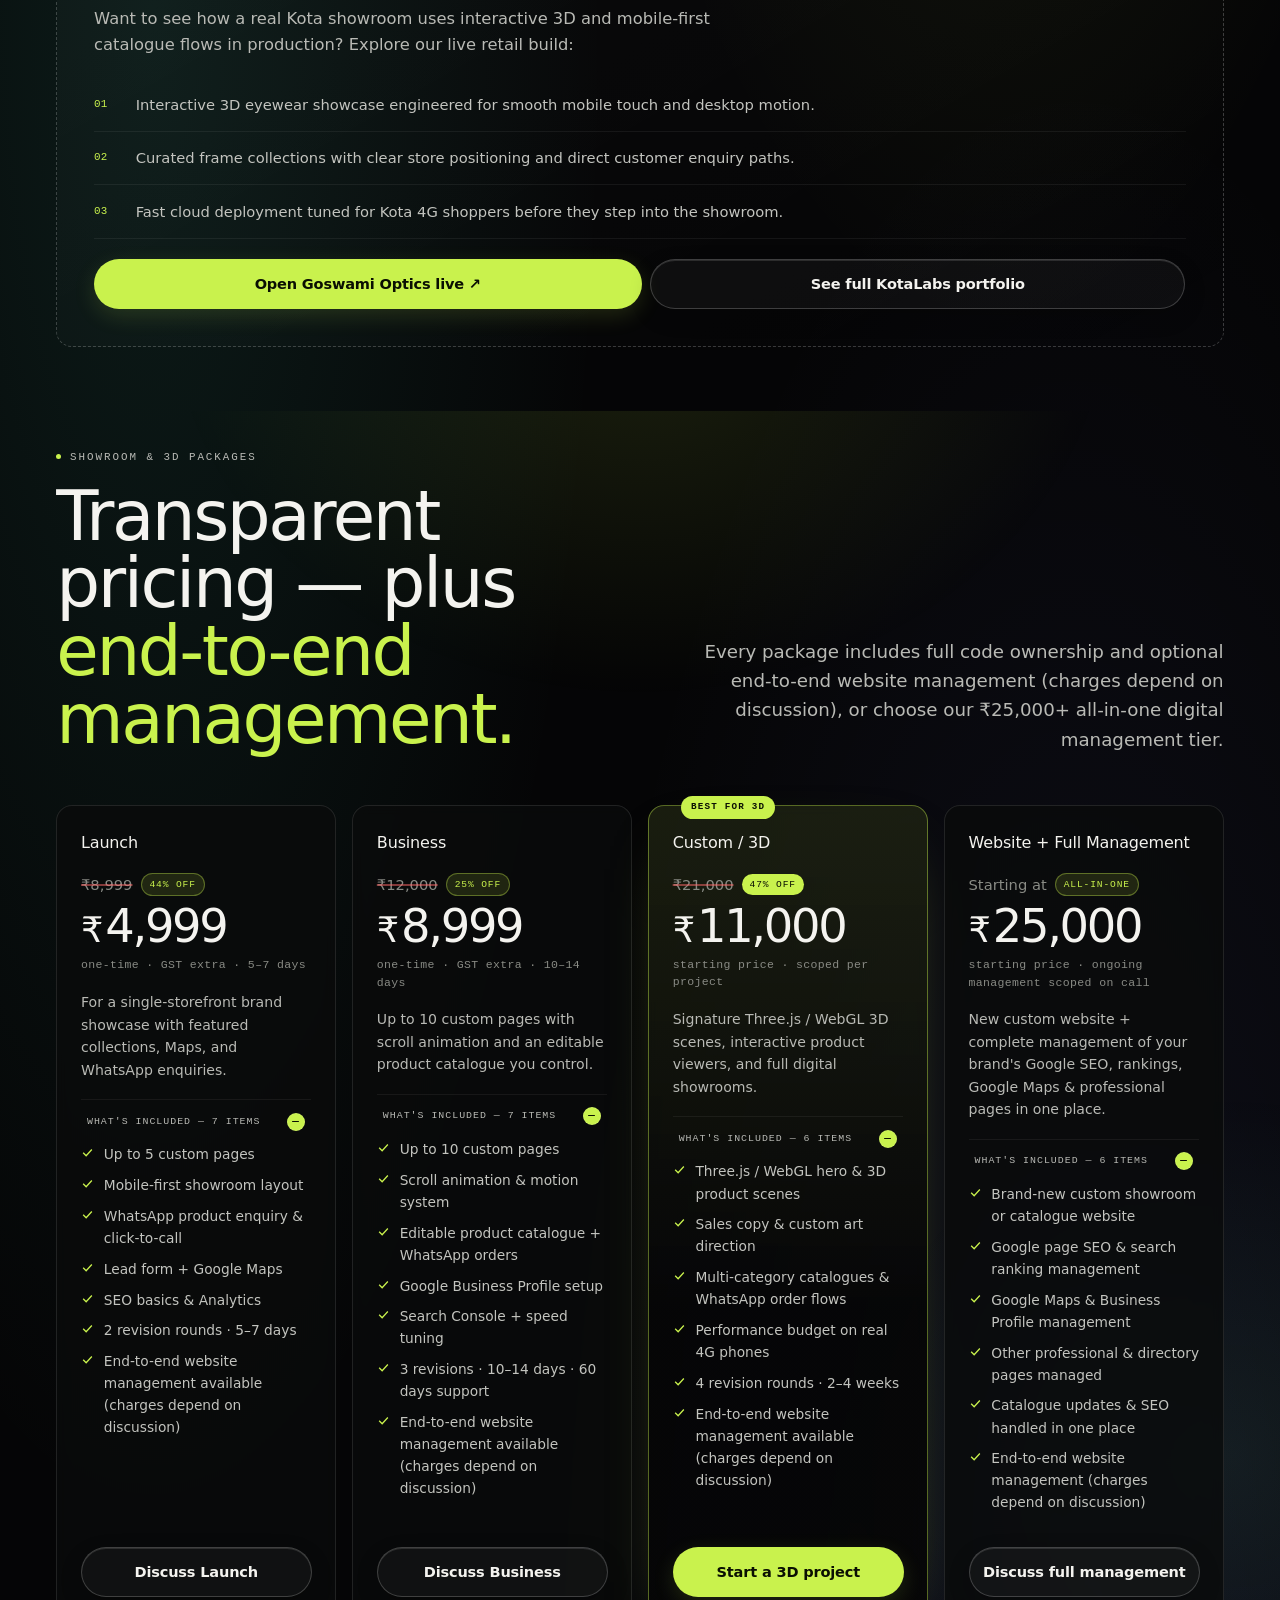
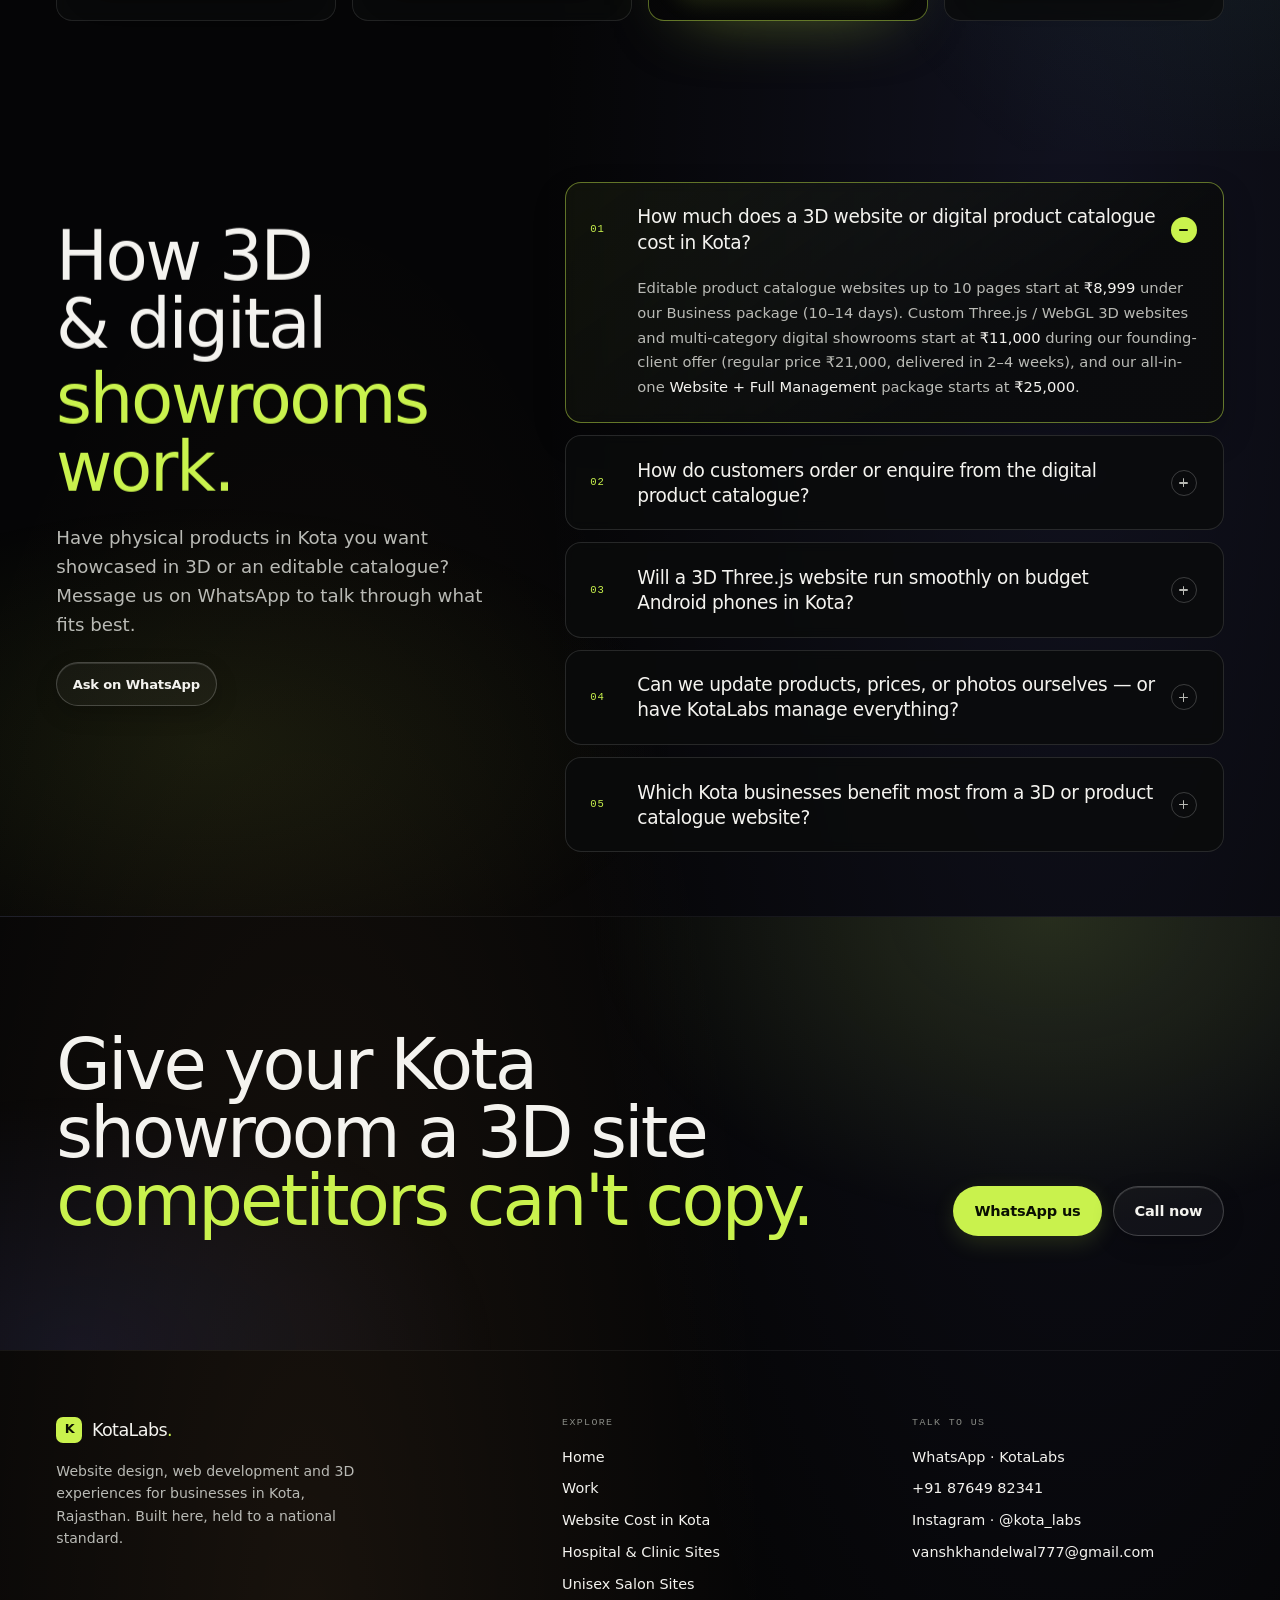
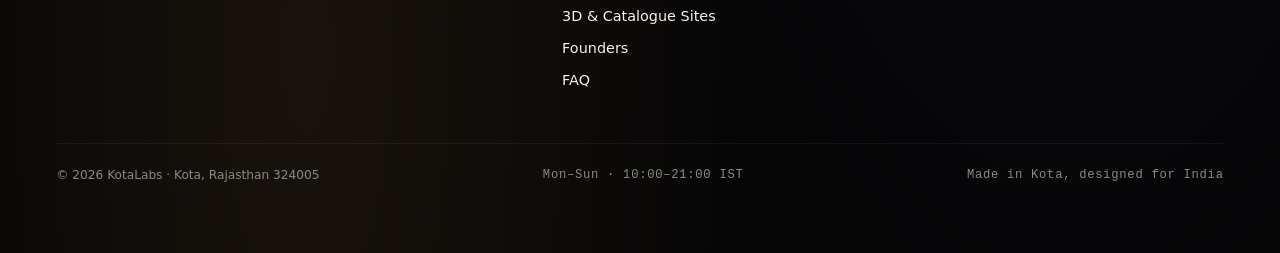
==== commit c9d4c895: "Clean up footer Talk to us column to show only official KotaLabs NAP and channels Co-authored-by: ar" ====
--- a/kotelabs/ecommerce-3d-websites-kota.html
+++ b/kotelabs/ecommerce-3d-websites-kota.html
@@ -577,13 +577,7 @@
         <ul>
           <li><a href="https://wa.me/918764982341?text=Hi%20KotaLabs!%20I%27d%20like%20to%20talk%20about%20a%20website%20for%20my%20business." target="_blank" rel="noopener">WhatsApp · KotaLabs</a></li>
           <li><a href="tel:+918764982341">+91 87649 82341</a></li>
-          <li><a href="https://wa.me/917898140600" target="_blank" rel="noopener">WhatsApp · Vansh</a></li>
-          <li><a href="tel:+917898140600">+91 78981 40600</a></li>
-          <li><a href="https://wa.me/919462120133" target="_blank" rel="noopener">WhatsApp · Deepesh</a></li>
-          <li><a href="tel:+919462120133">+91 94621 20133</a></li>
           <li><a href="https://www.instagram.com/kota_labs/" target="_blank" rel="noopener noreferrer">Instagram · @kota_labs</a></li>
-          <li><a href="https://www.linkedin.com/in/vansh-khandelwal-22636a373/" target="_blank" rel="noopener noreferrer">LinkedIn · Vansh</a></li>
-          <li><a href="https://www.linkedin.com/in/deepesh-chauhan-a12413382/" target="_blank" rel="noopener noreferrer">LinkedIn · Deepesh</a></li>
           <li><a href="mailto:vanshkhandelwal777@gmail.com">vanshkhandelwal777@gmail.com</a></li>
         </ul>
       </div>
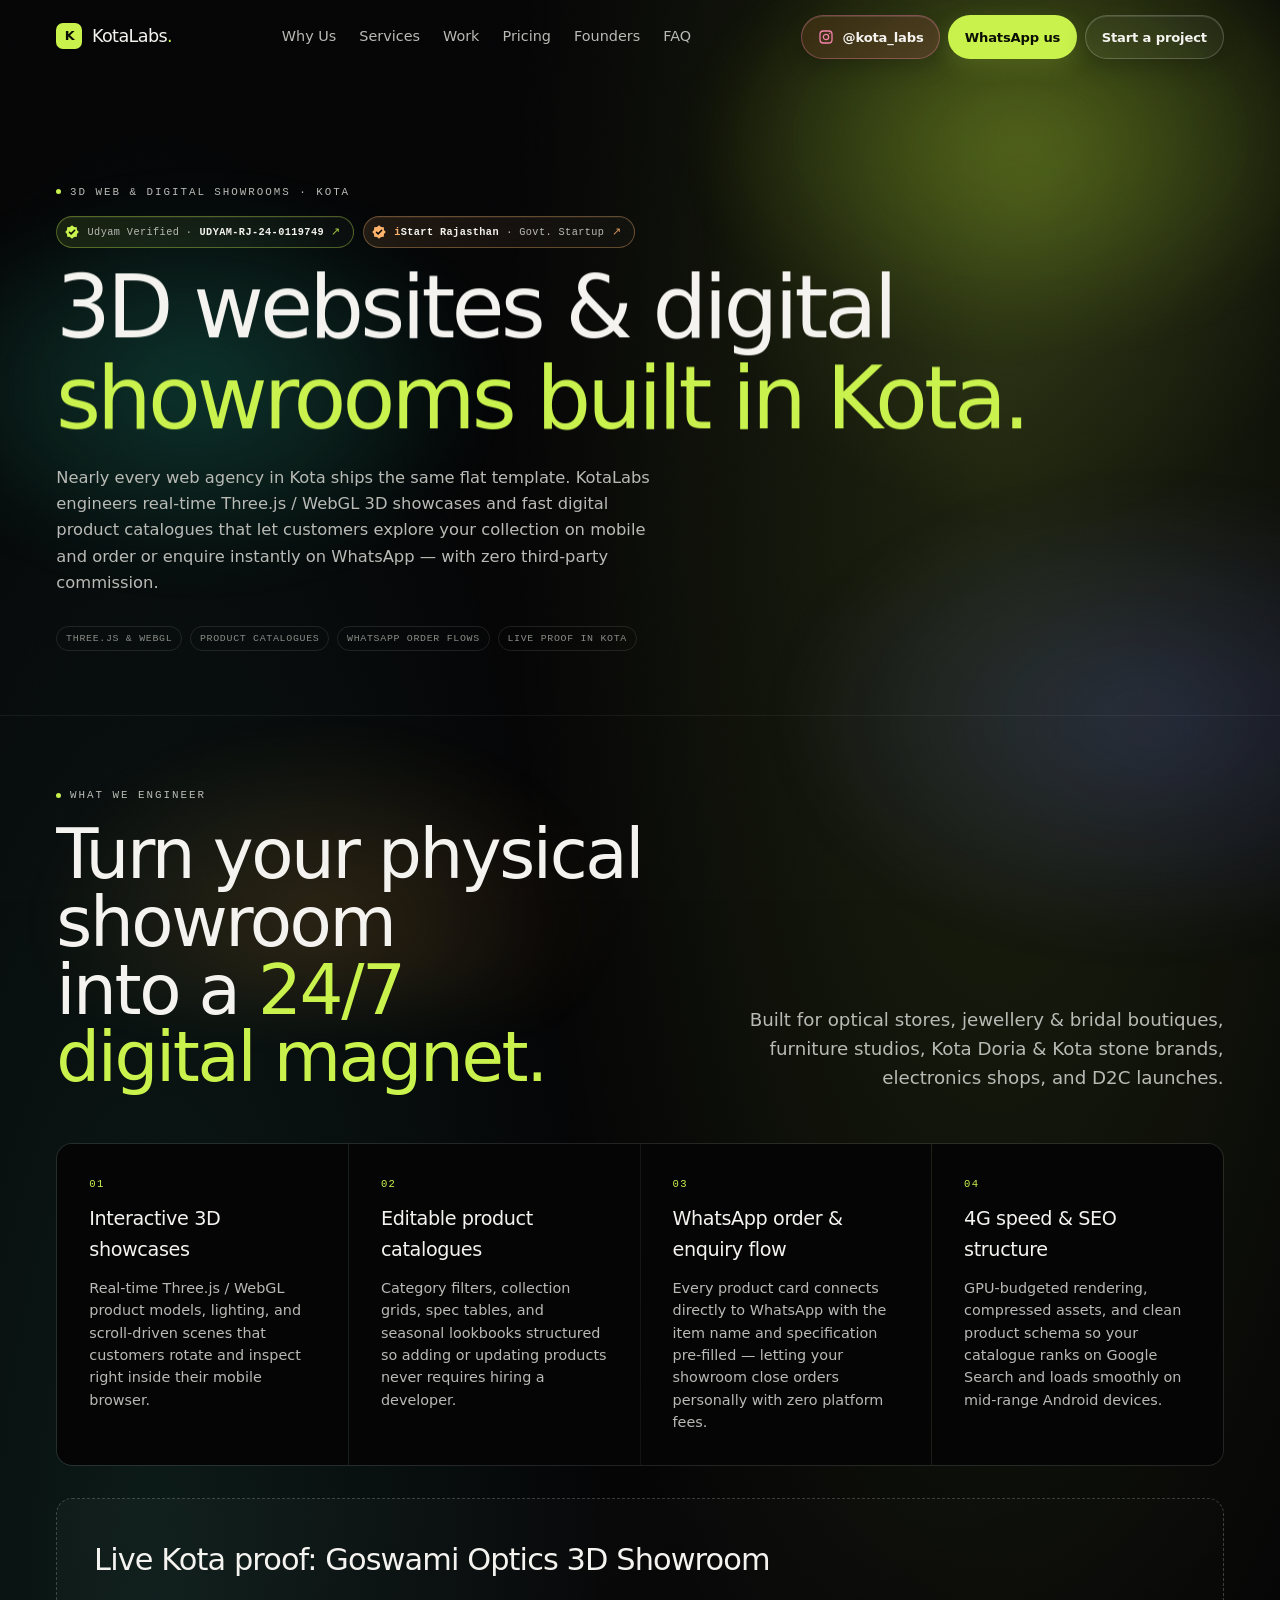
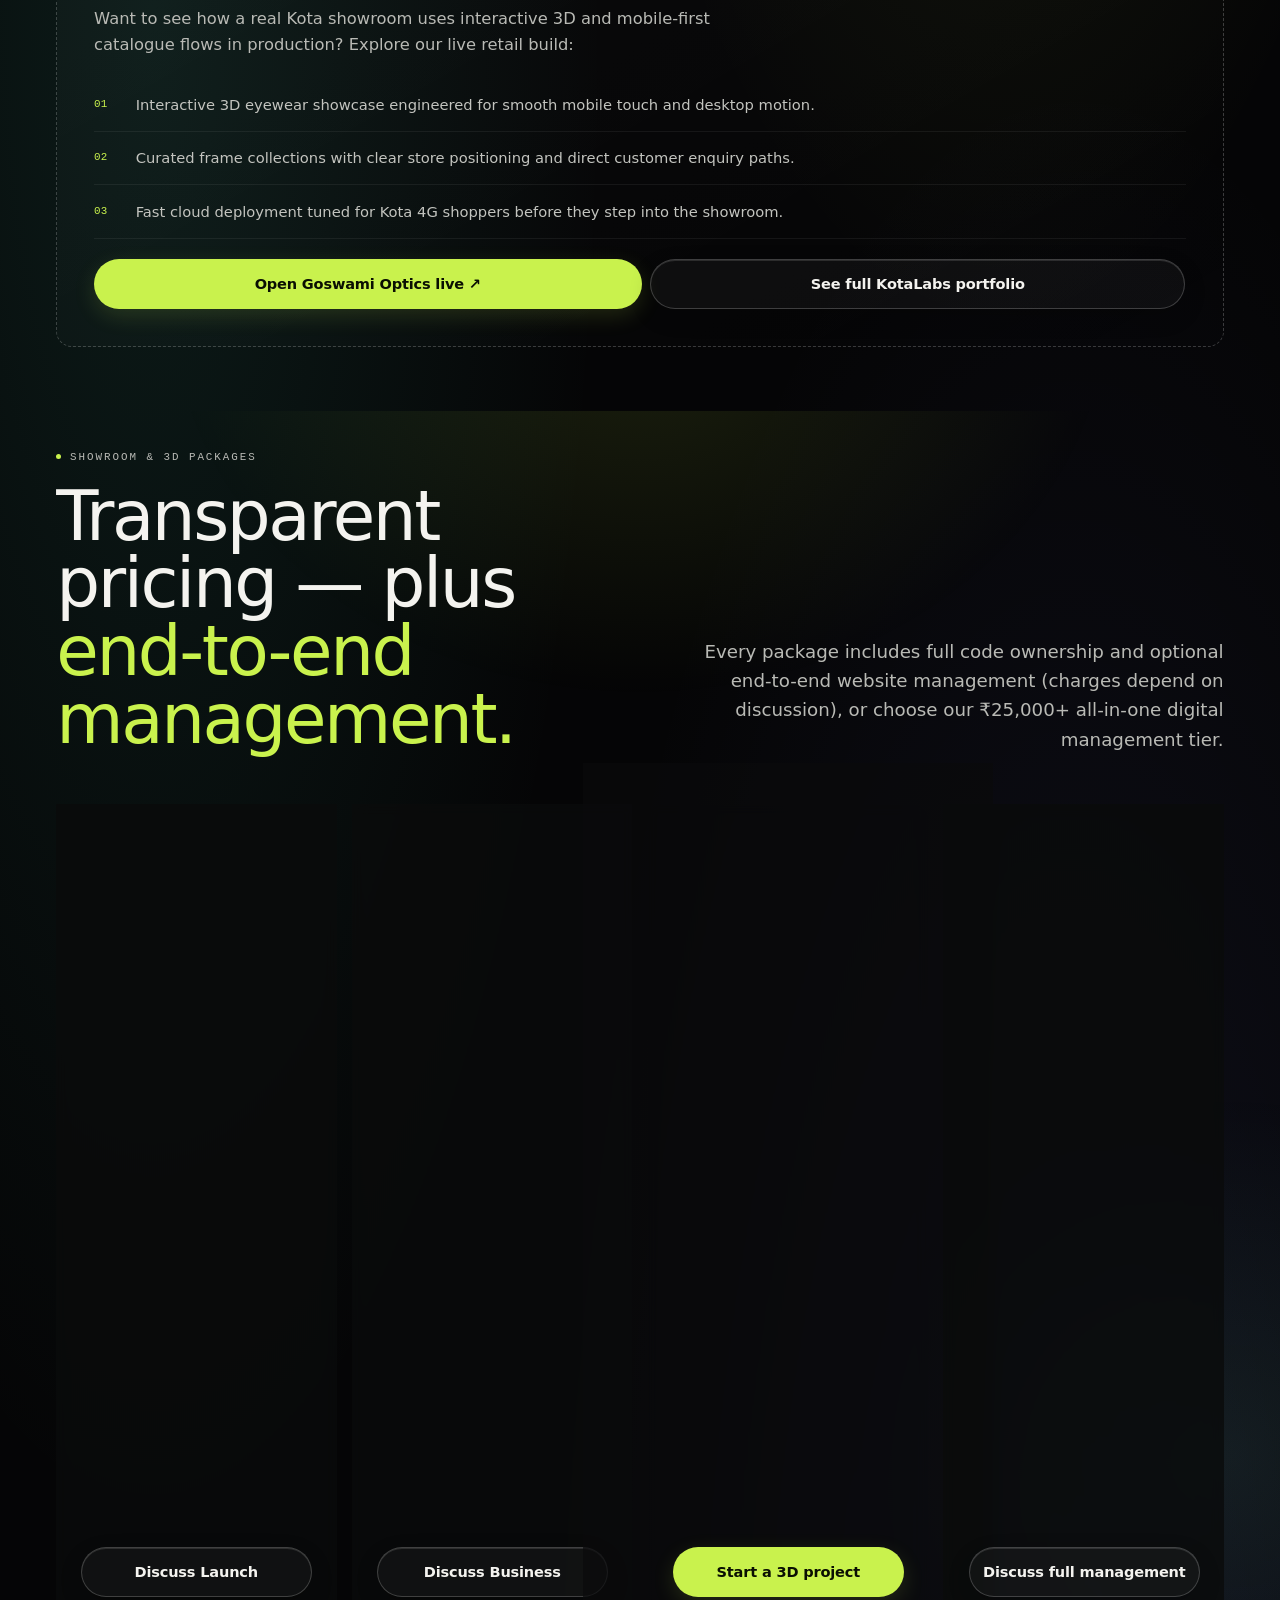
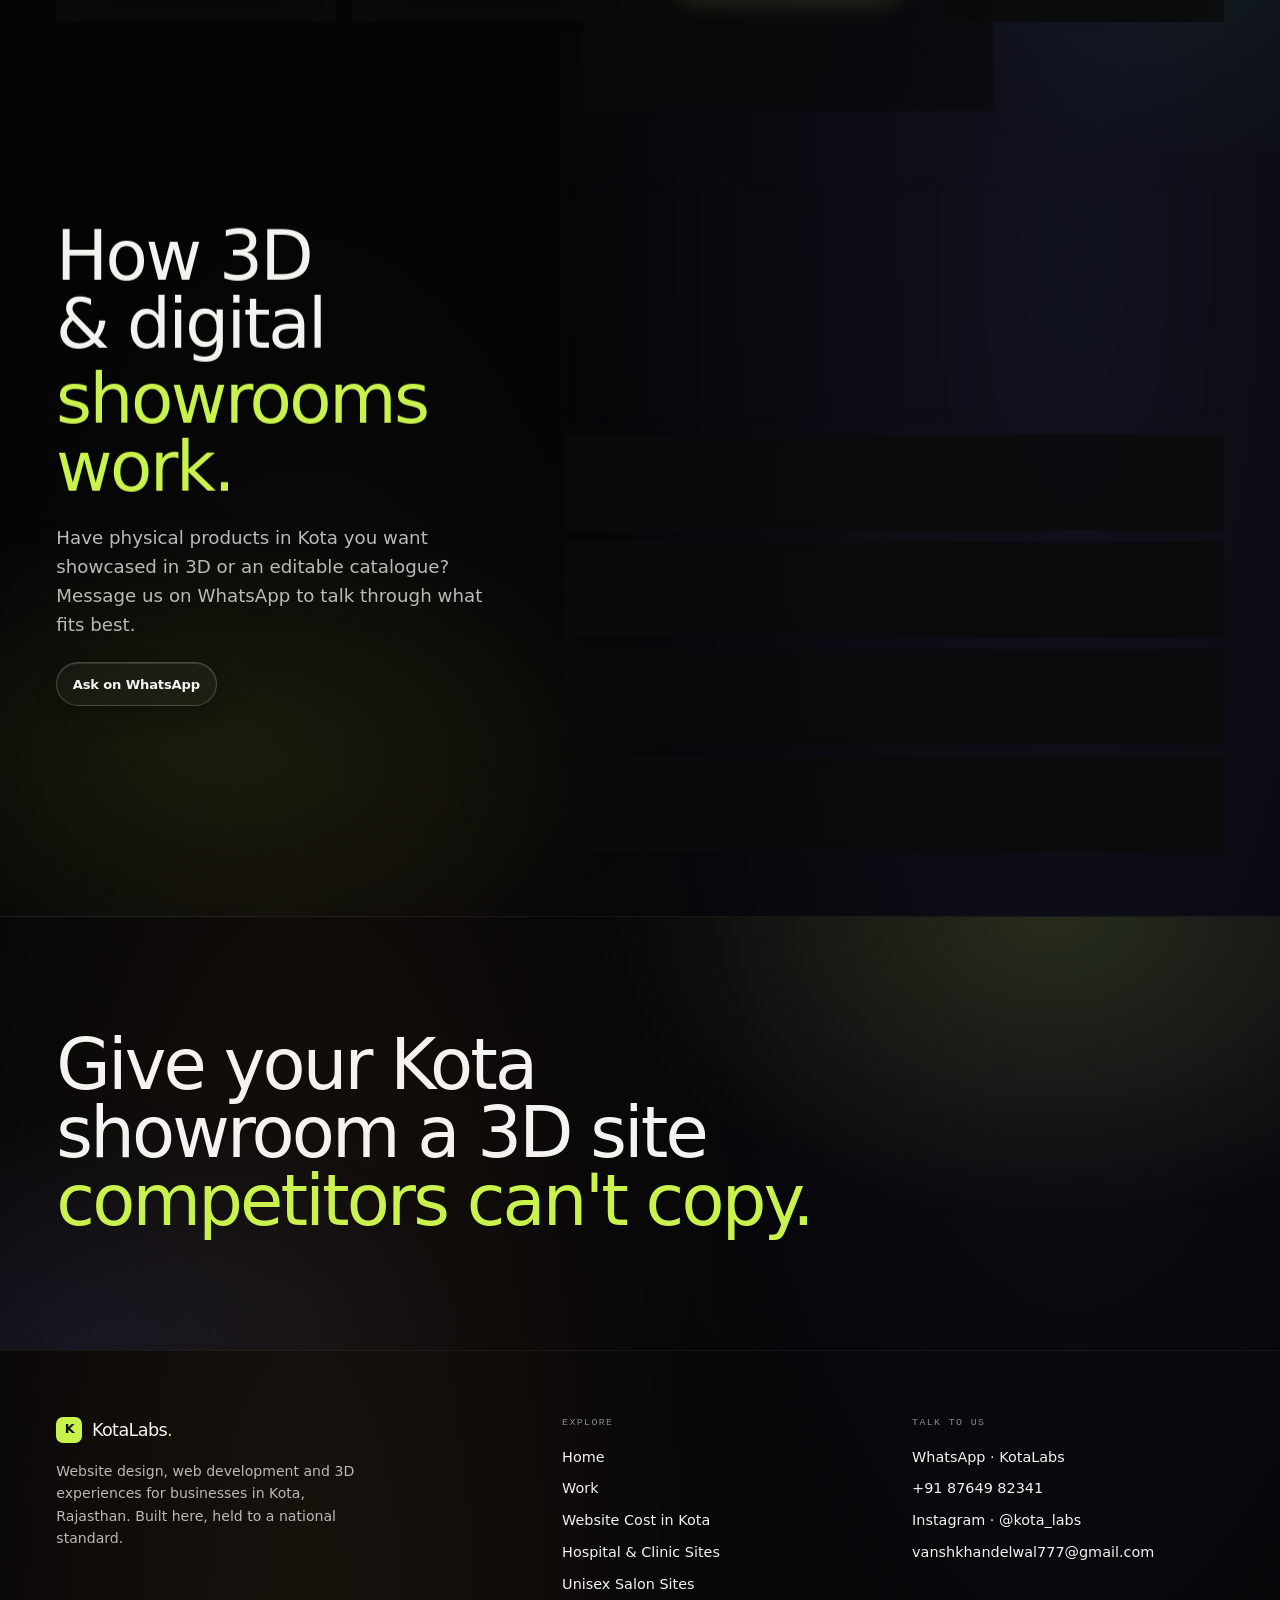
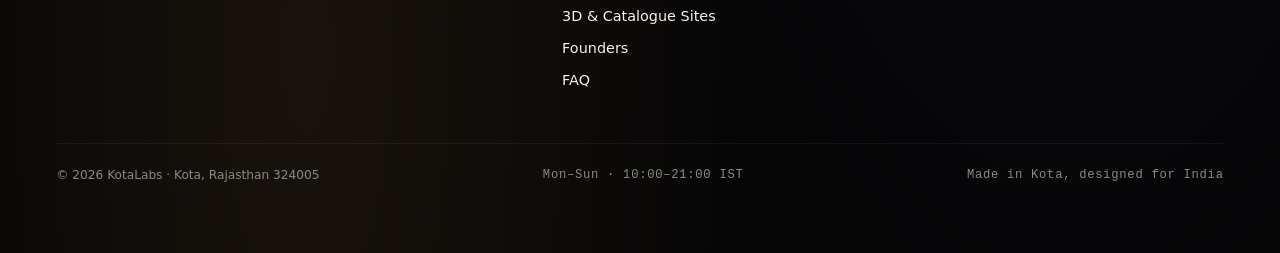
==== commit a0c38d68: "Replace unfamiliar 'Manifesto' nav/section label with SEO-friendly 'Why Us' (#why-us) Co-authored-by" ====
--- a/kotelabs/ecommerce-3d-websites-kota.html
+++ b/kotelabs/ecommerce-3d-websites-kota.html
@@ -172,7 +172,7 @@
       <span>KotaLabs<span class="brand__dot">.</span></span>
     </a>
     <nav class="nav" aria-label="Primary">
-      <a class="nav__link" href="./#manifesto">Manifesto</a>
+      <a class="nav__link" href="./#why-us">Why Us</a>
       <a class="nav__link" href="./#services">Services</a>
       <a class="nav__link" href="work.html">Work</a>
       <a class="nav__link" href="./#pricing">Pricing</a>
@@ -199,7 +199,7 @@
 
 <div class="mobile-menu" id="mobile-menu" aria-hidden="true">
   <nav class="mobile-menu__list" aria-label="Menu">
-    <a class="mobile-menu__link" href="./#manifesto" style="--i:0"><i>01</i> Manifesto</a>
+    <a class="mobile-menu__link" href="./#why-us" style="--i:0"><i>01</i> Why Us</a>
     <a class="mobile-menu__link" href="./#services" style="--i:1"><i>02</i> Services</a>
     <a class="mobile-menu__link" href="work.html" style="--i:2"><i>03</i> Work</a>
     <a class="mobile-menu__link" href="./#process" style="--i:3"><i>04</i> Process</a>
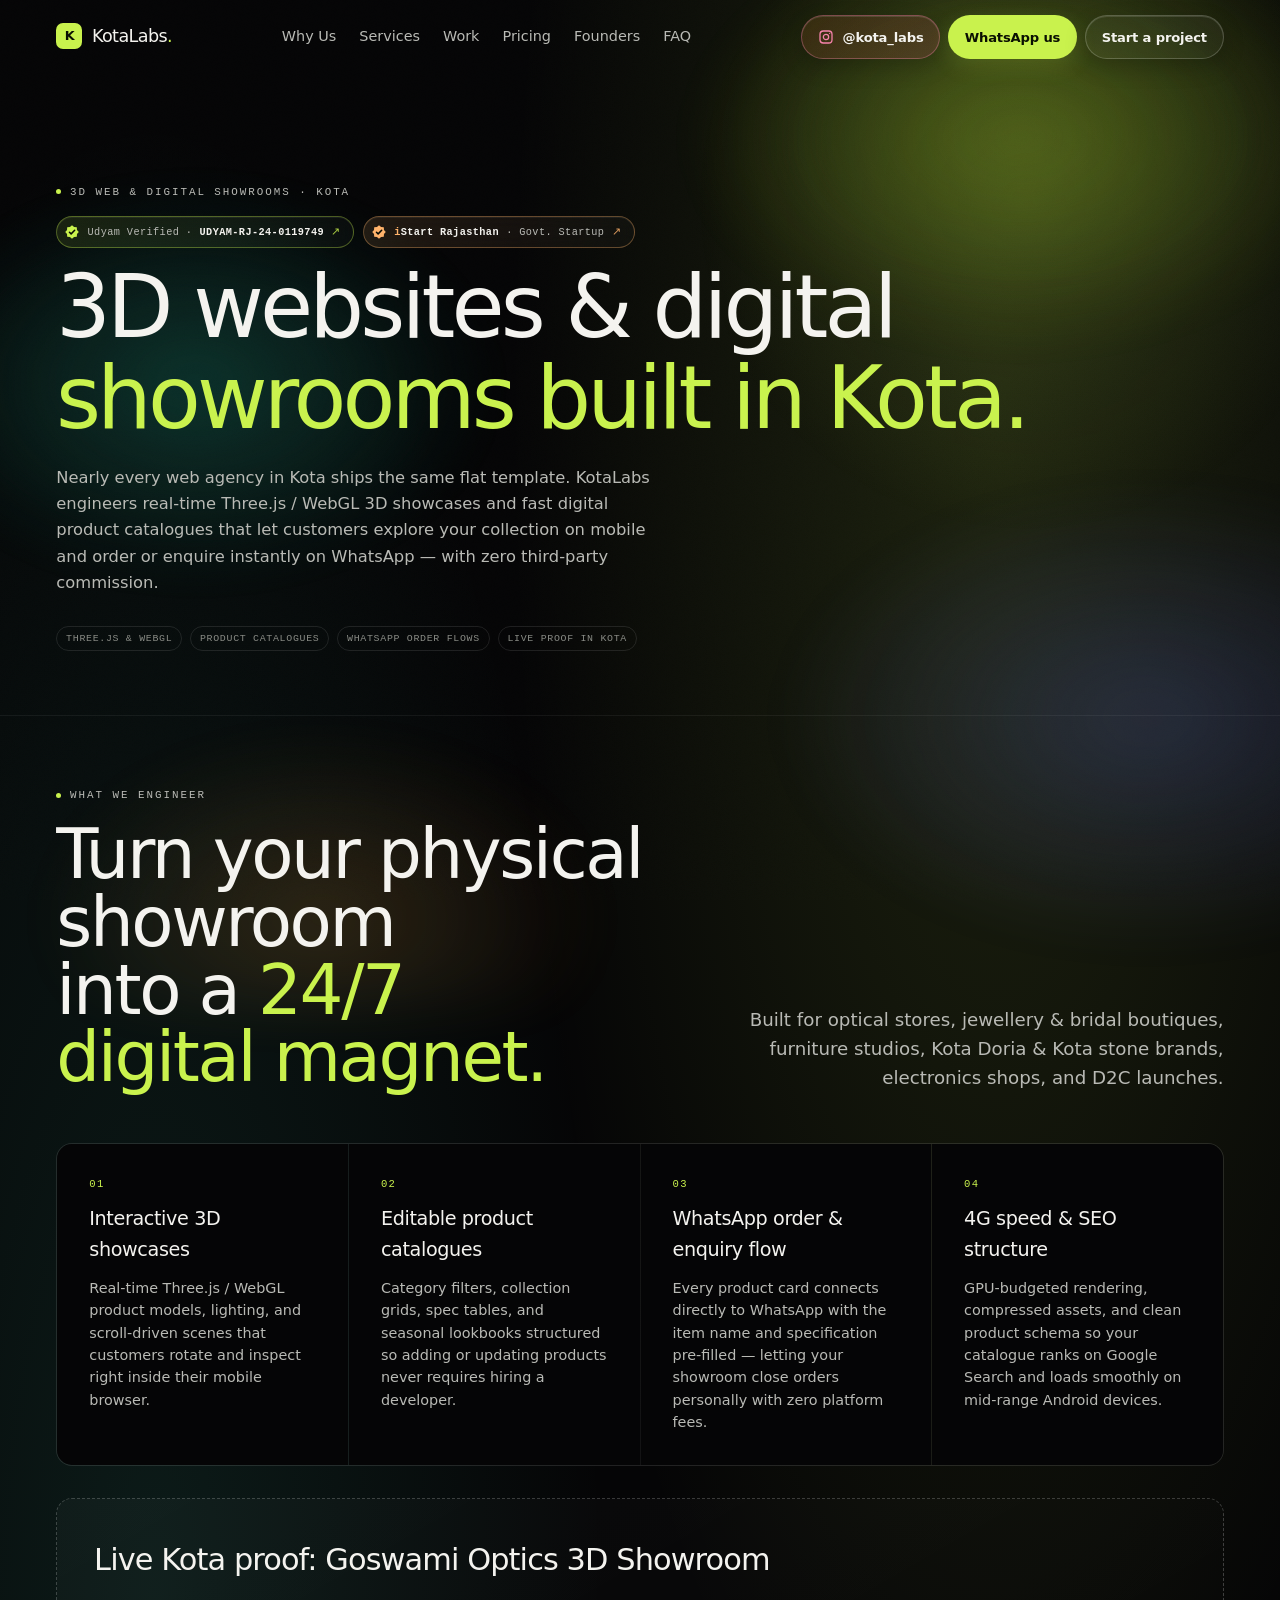
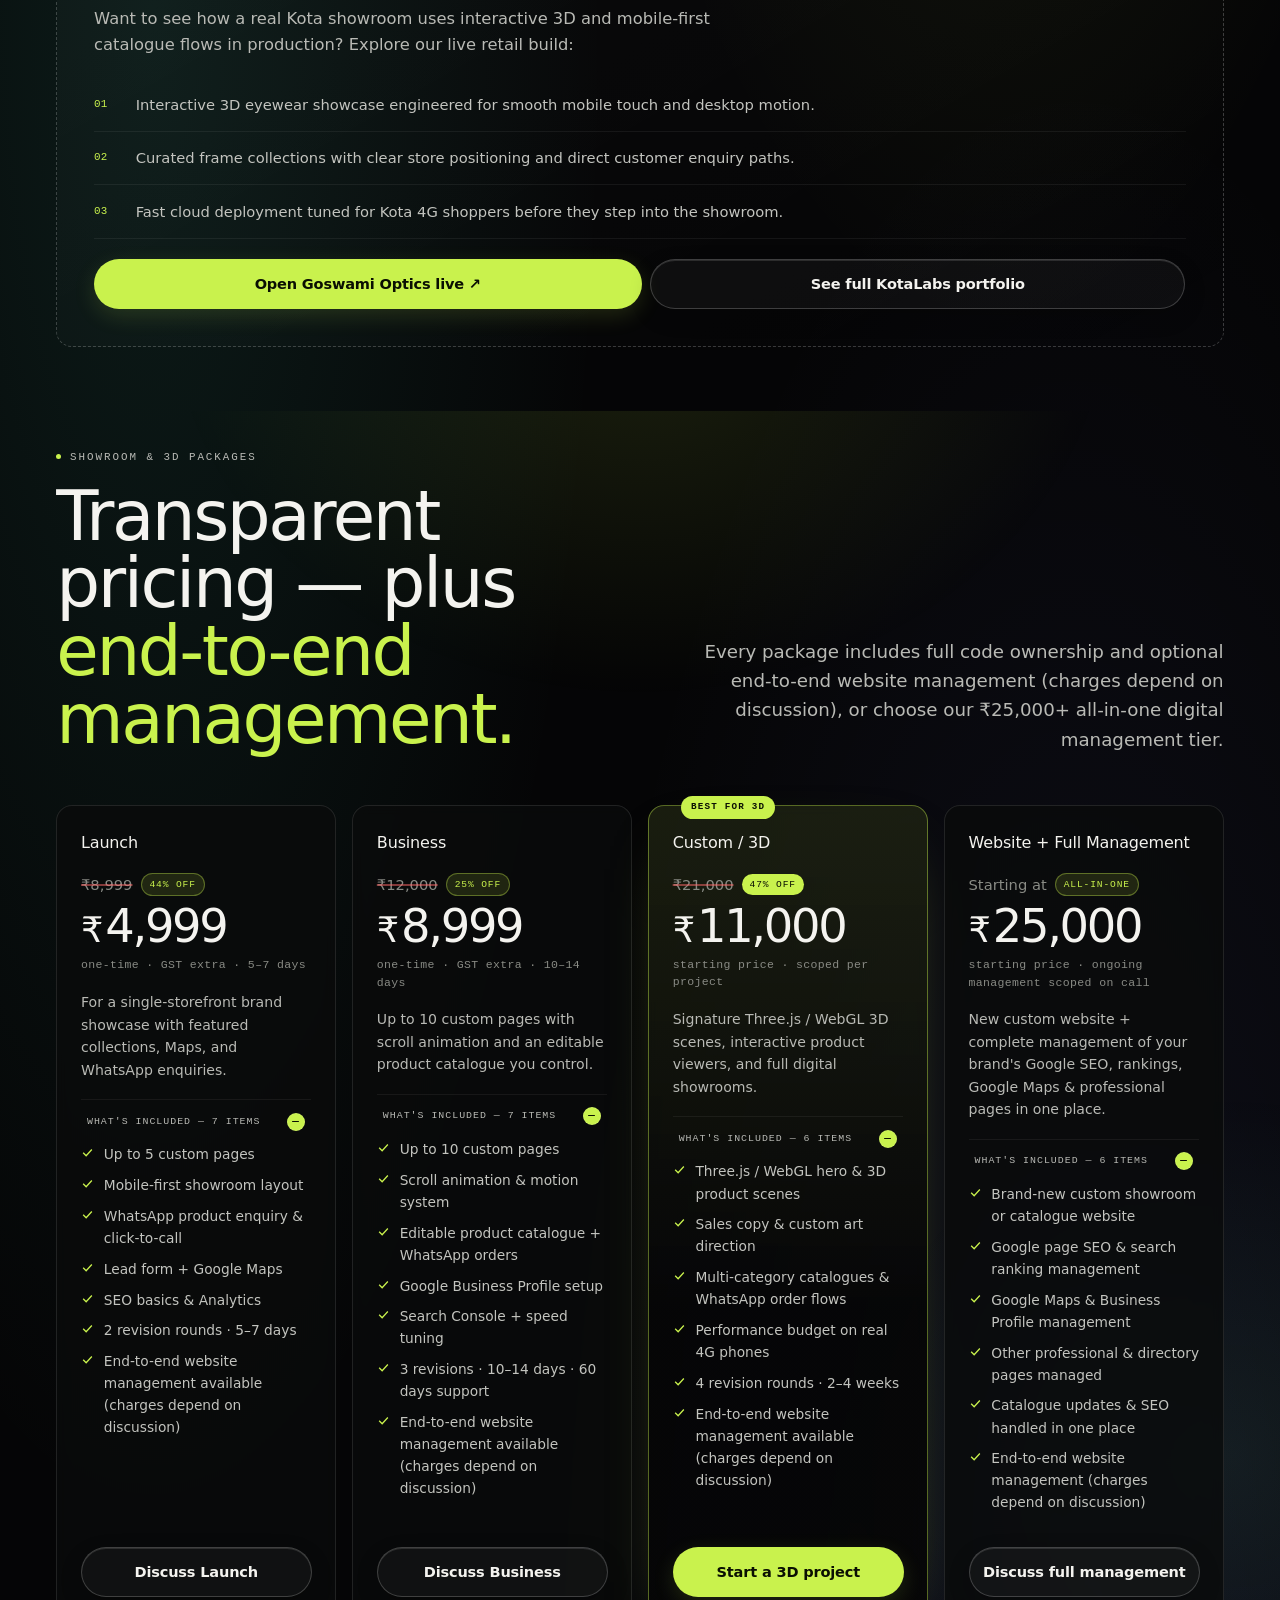
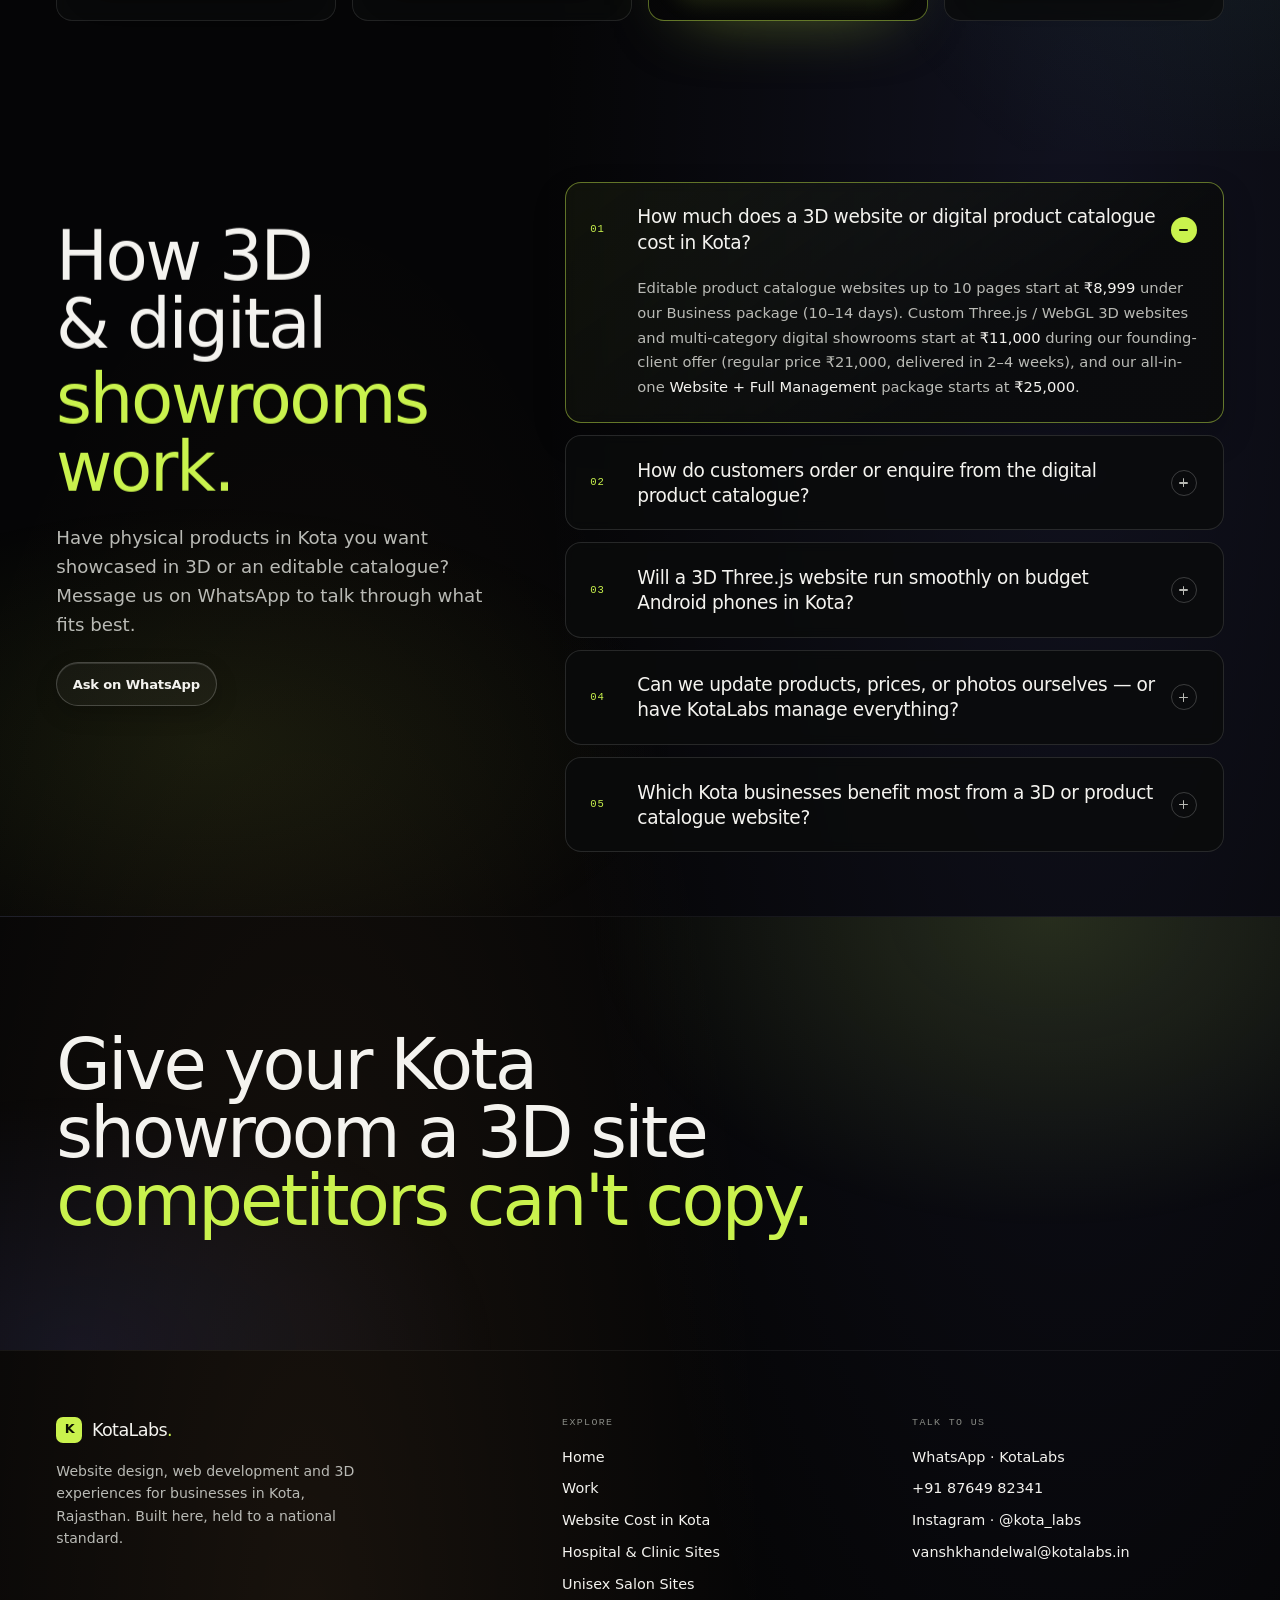
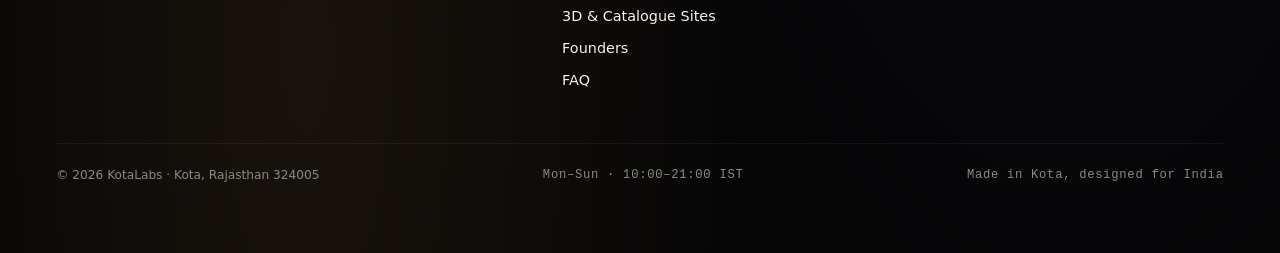
==== commit 96bd1a15: "Switch KotaLabs email to vanshkhandelwal@kotalabs.in and add founder @kotalabs.in emails in #founder" ====
--- a/kotelabs/ecommerce-3d-websites-kota.html
+++ b/kotelabs/ecommerce-3d-websites-kota.html
@@ -578,7 +578,7 @@
           <li><a href="https://wa.me/918764982341?text=Hi%20KotaLabs!%20I%27d%20like%20to%20talk%20about%20a%20website%20for%20my%20business." target="_blank" rel="noopener">WhatsApp · KotaLabs</a></li>
           <li><a href="tel:+918764982341">+91 87649 82341</a></li>
           <li><a href="https://www.instagram.com/kota_labs/" target="_blank" rel="noopener noreferrer">Instagram · @kota_labs</a></li>
-          <li><a href="mailto:vanshkhandelwal777@gmail.com">vanshkhandelwal777@gmail.com</a></li>
+          <li><a href="mailto:vanshkhandelwal@kotalabs.in">vanshkhandelwal@kotalabs.in</a></li>
         </ul>
       </div>
     </div>
--- a/kotelabs/assets/css/styles.css
+++ b/kotelabs/assets/css/styles.css
@@ -1598,6 +1598,20 @@
   gap: 0.5rem;
 }
 .founder__phone:hover { color: var(--lime); }
+.founder__email {
+  font-family: var(--mono);
+  font-size: clamp(0.74rem, 1.15vw, 0.84rem);
+  letter-spacing: 0.01em;
+  color: var(--muted);
+  display: inline-flex;
+  align-items: center;
+  gap: 0.48rem;
+  margin-top: -0.35rem;
+  overflow-wrap: anywhere;
+  transition: color 0.25s ease;
+}
+.founder__email svg { flex: none; color: var(--lime-dim); }
+.founder__email:hover { color: var(--lime); }
 .founder__actions { display: flex; flex-wrap: wrap; gap: 0.55rem; }
 .founder__actions .btn { flex: 1 1 auto; }
 
@@ -1801,6 +1815,7 @@
 .contact__quick { display: grid; gap: 0.85rem; margin-top: 1.55rem; }
 @media (min-width: 560px) {
   .contact__quick { grid-template-columns: repeat(2, minmax(0, 1fr)); }
+  .contact__quick > .quick-card--wide,
   .contact__quick > .quick-card:last-child:nth-child(odd) { grid-column: 1 / -1; }
 }
 .quick-card {
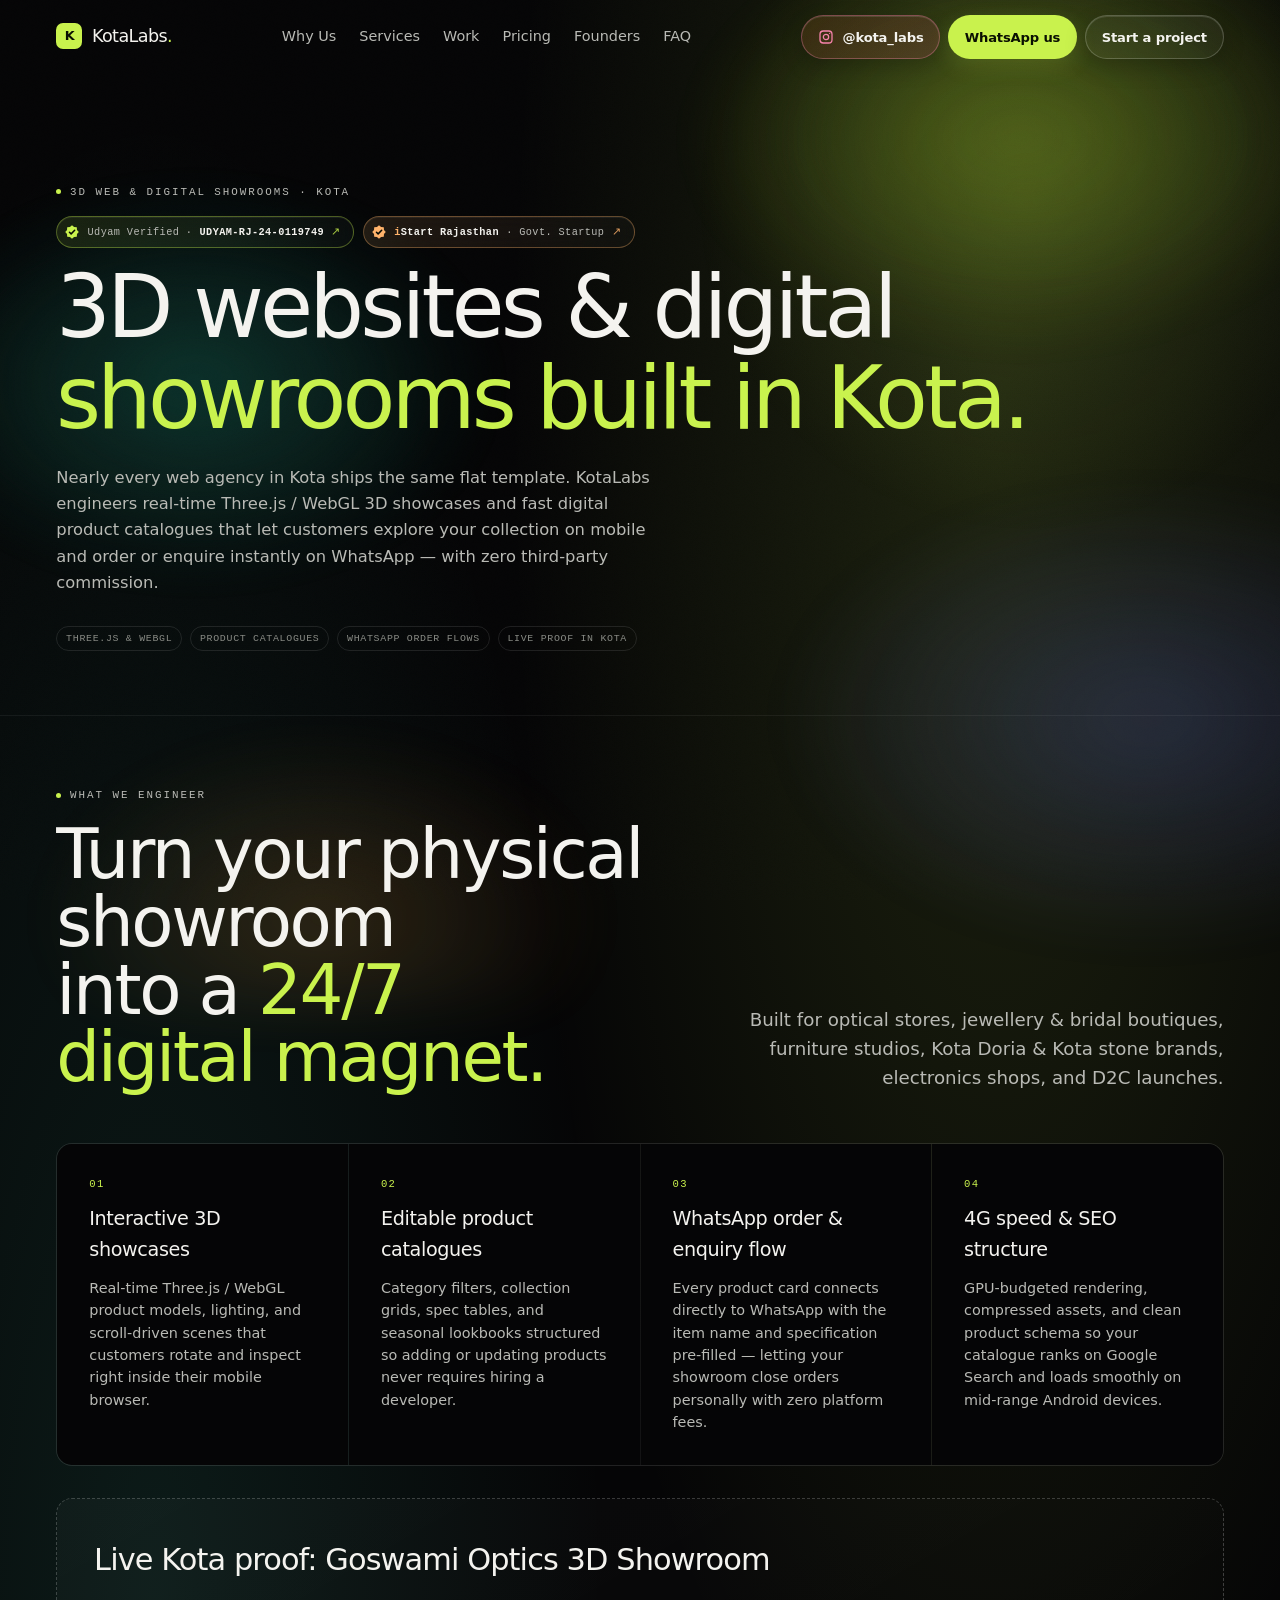
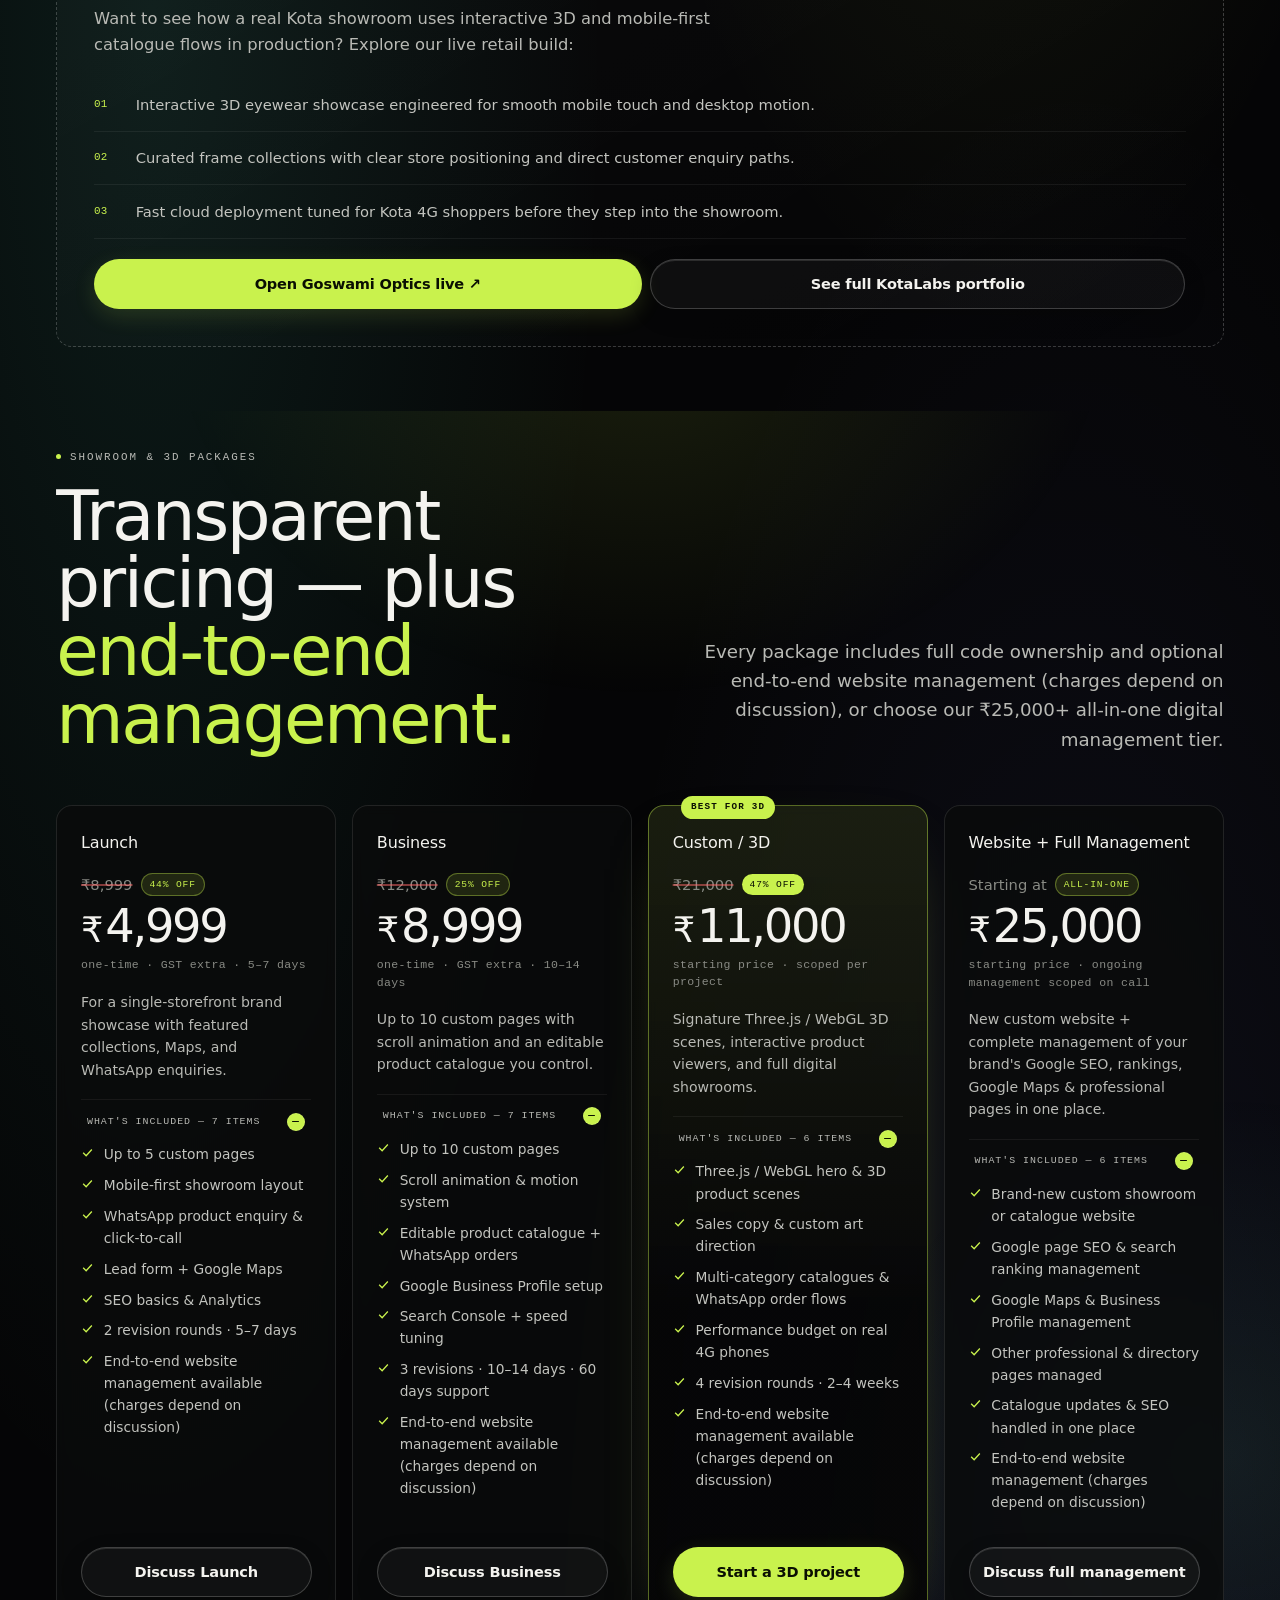
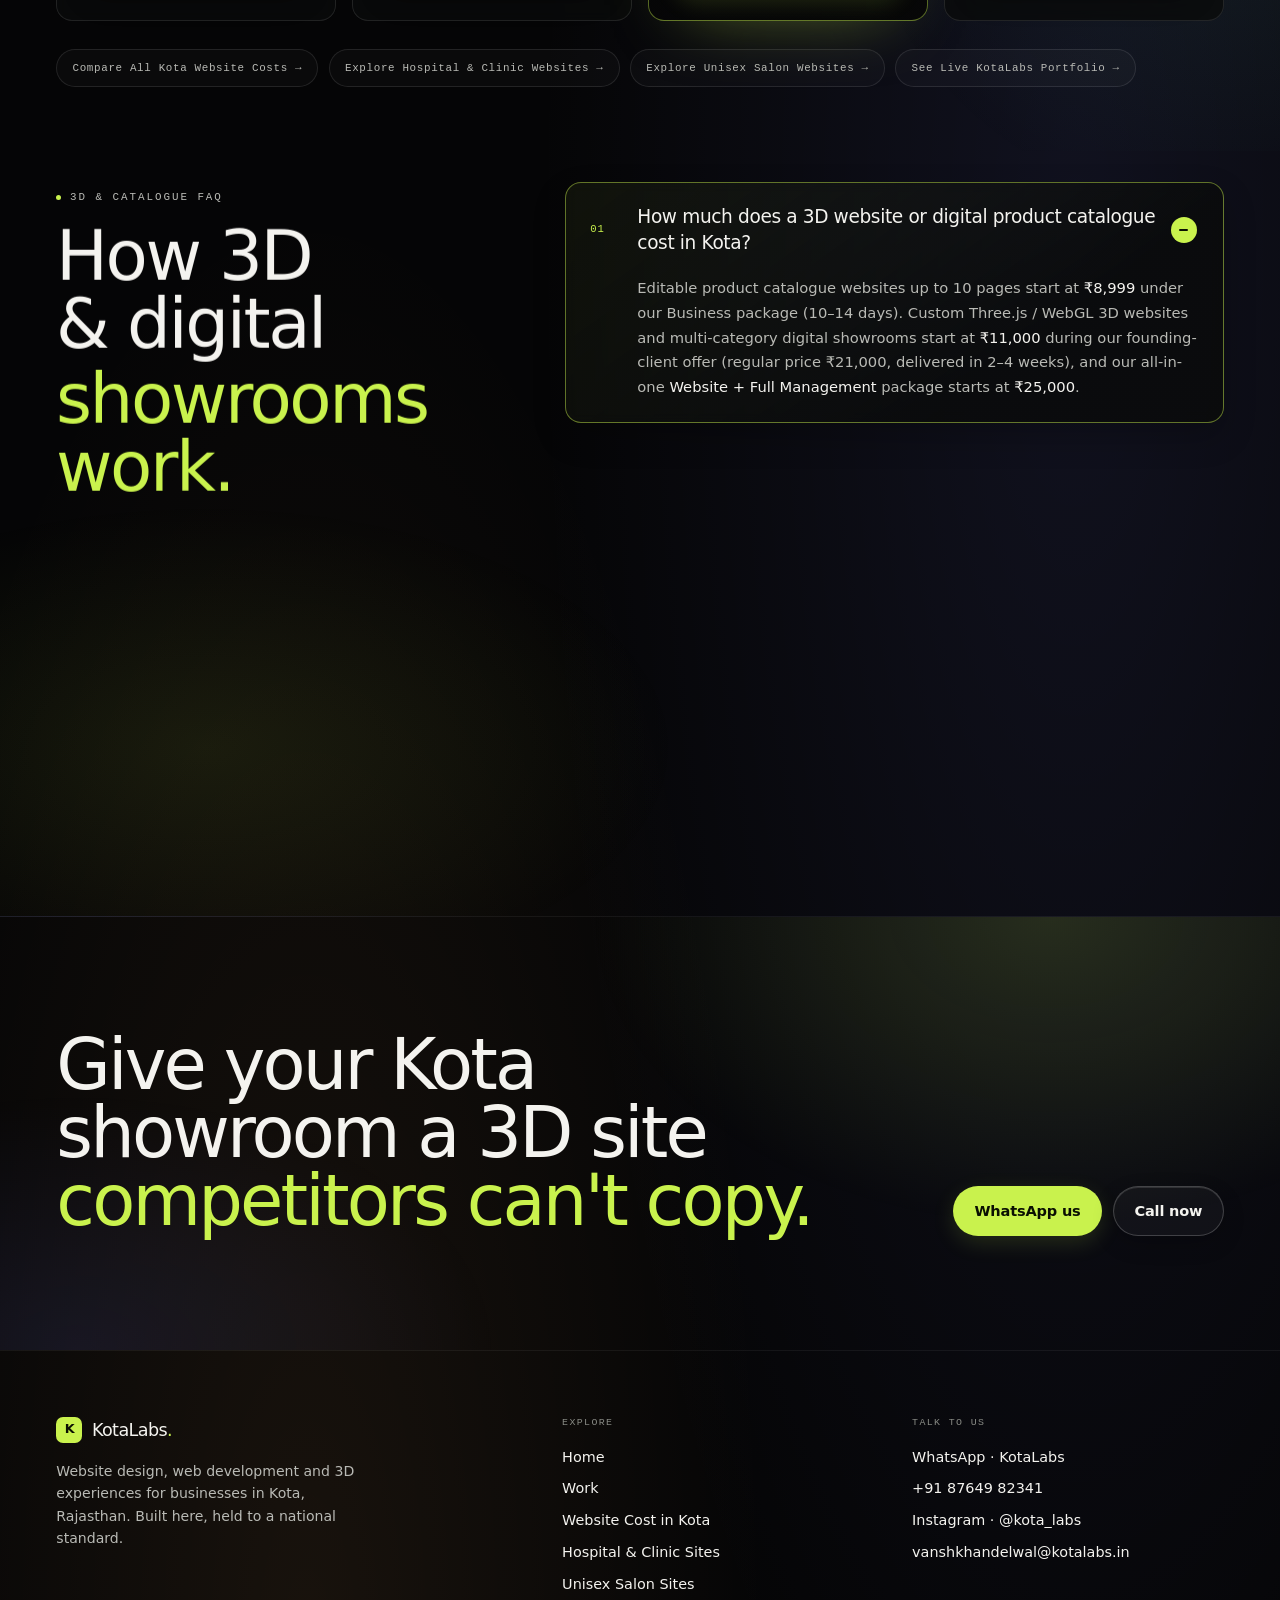
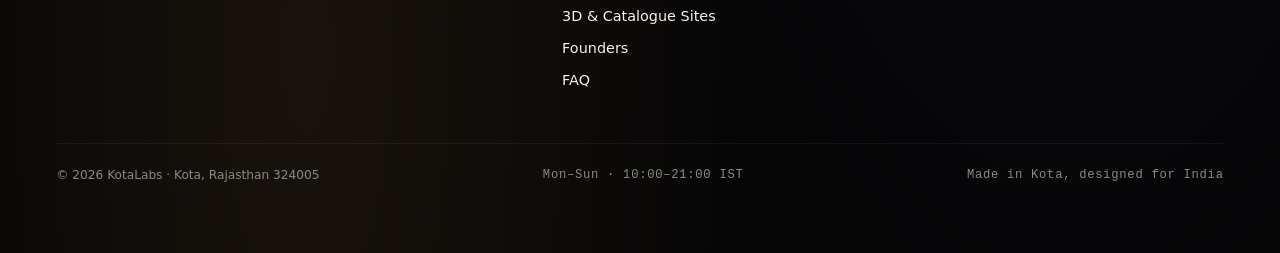
==== commit b3af37b3: "Add multi-size /favicon.ico and 192x192 Organization logo for Google Search snippet icon Co-authored" ====
--- a/kotelabs/ecommerce-3d-websites-kota.html
+++ b/kotelabs/ecommerce-3d-websites-kota.html
@@ -38,10 +38,12 @@
 <meta name="twitter:description" content="See how KotaLabs builds real-time 3D web experiences and digital product catalogues for Kota showrooms and Indian brands.">
 <meta name="twitter:image" content="https://www.kotalabs.in/assets/img/og.jpg">
 
-<link rel="icon" href="favicon.svg" type="image/svg+xml">
-<link rel="icon" href="favicon-48x48.png" sizes="48x48" type="image/png">
-<link rel="icon" href="favicon-96x96.png" sizes="96x96" type="image/png">
-<link rel="apple-touch-icon" href="apple-touch-icon.png" sizes="180x180">
+<link rel="icon" href="/favicon.ico" sizes="48x48">
+<link rel="icon" href="/favicon.svg" sizes="any" type="image/svg+xml">
+<link rel="icon" href="/favicon-48x48.png" sizes="48x48" type="image/png">
+<link rel="icon" href="/favicon-96x96.png" sizes="96x96" type="image/png">
+<link rel="icon" href="/favicon-192x192.png" sizes="192x192" type="image/png">
+<link rel="apple-touch-icon" href="/apple-touch-icon.png" sizes="180x180">
 <link rel="manifest" href="site.webmanifest">
 <link rel="preload" href="assets/fonts/geist-var.woff2" as="font" type="font/woff2" crossorigin>
 <link rel="preload" href="assets/fonts/inter-var.woff2" as="font" type="font/woff2" crossorigin>
